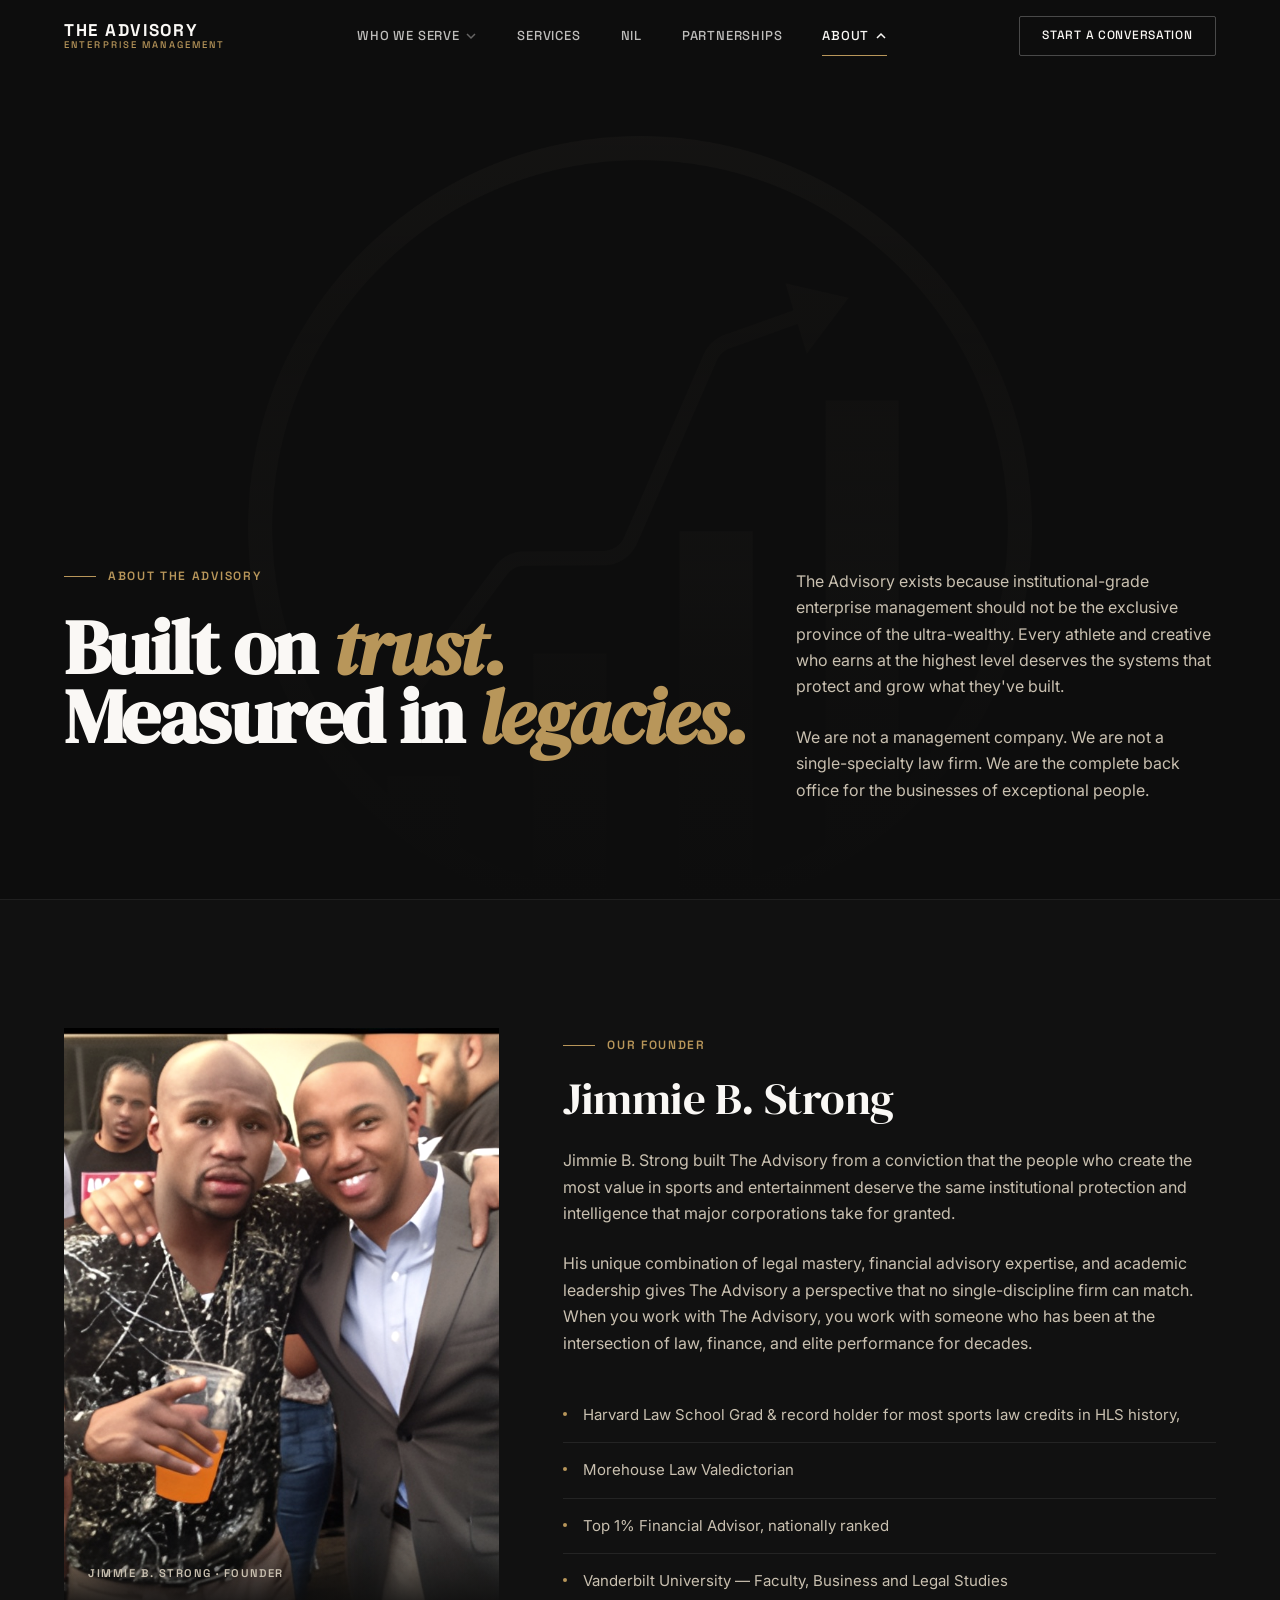
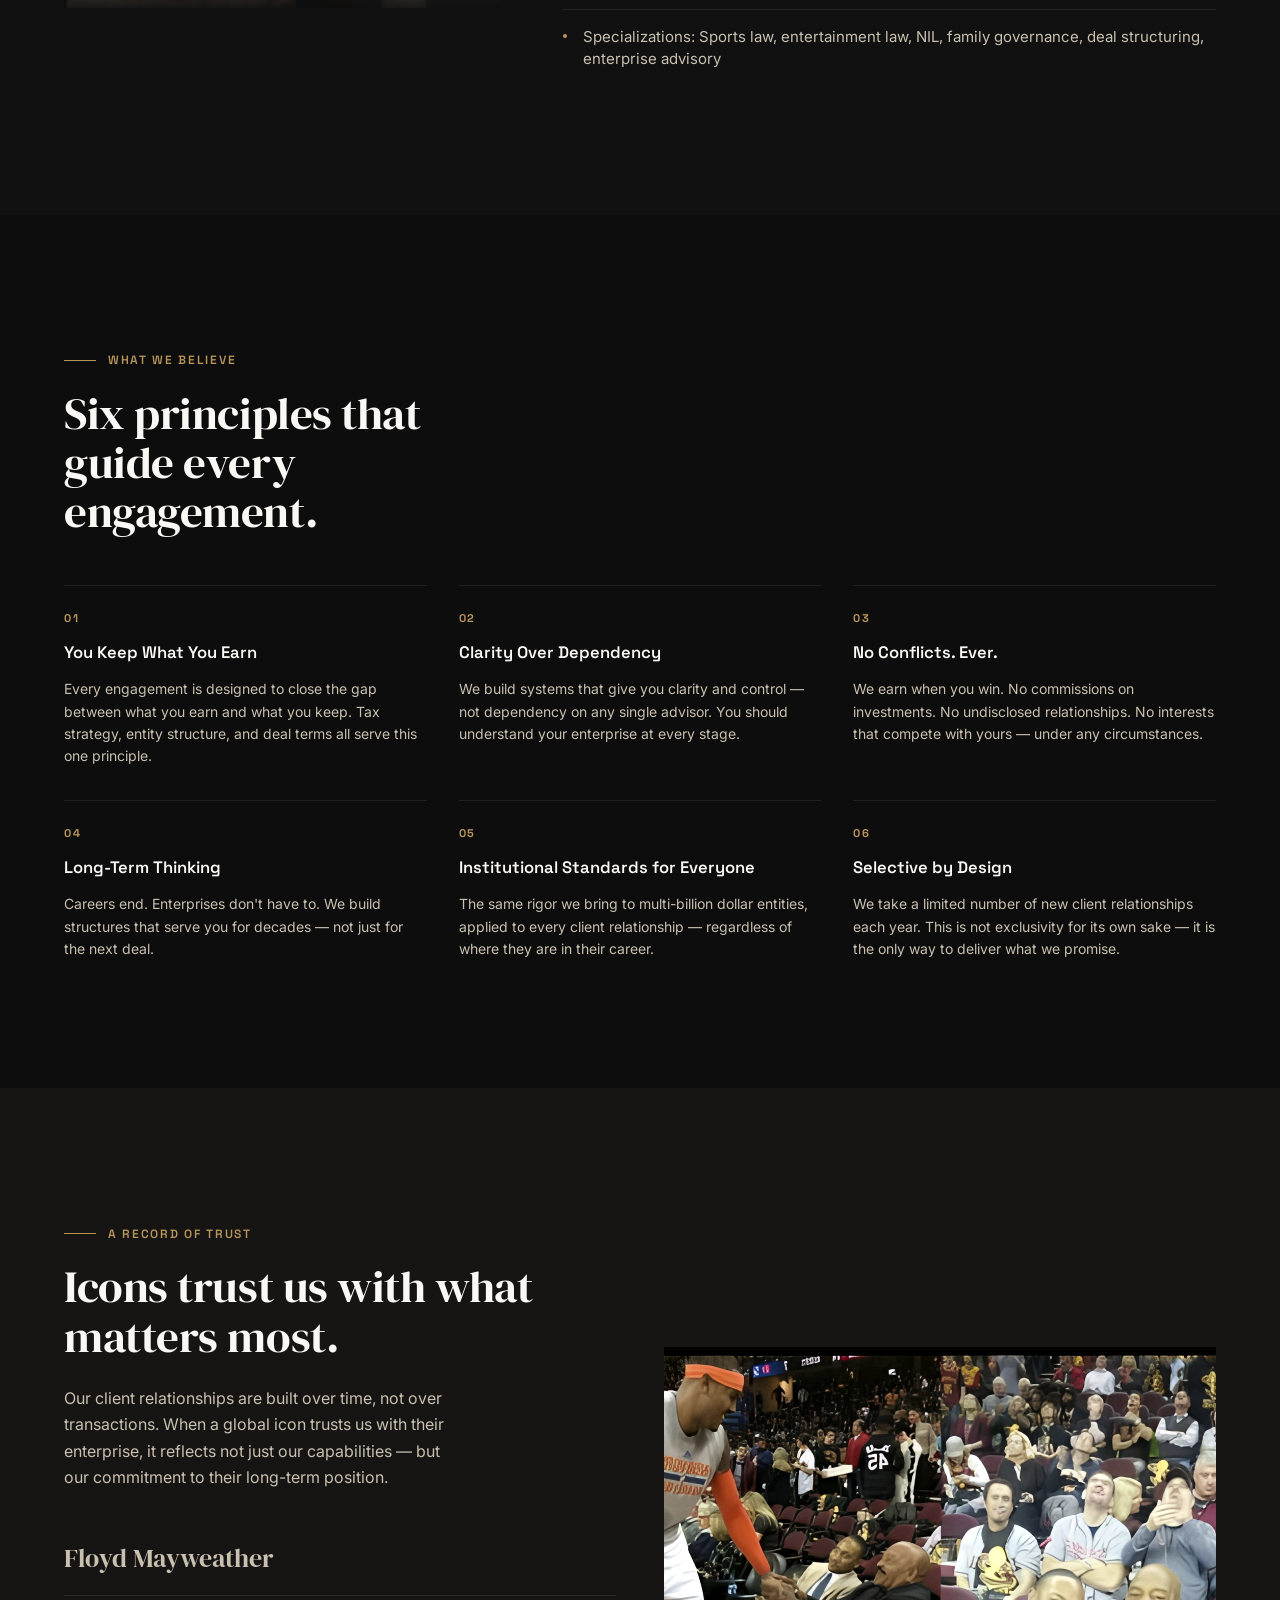
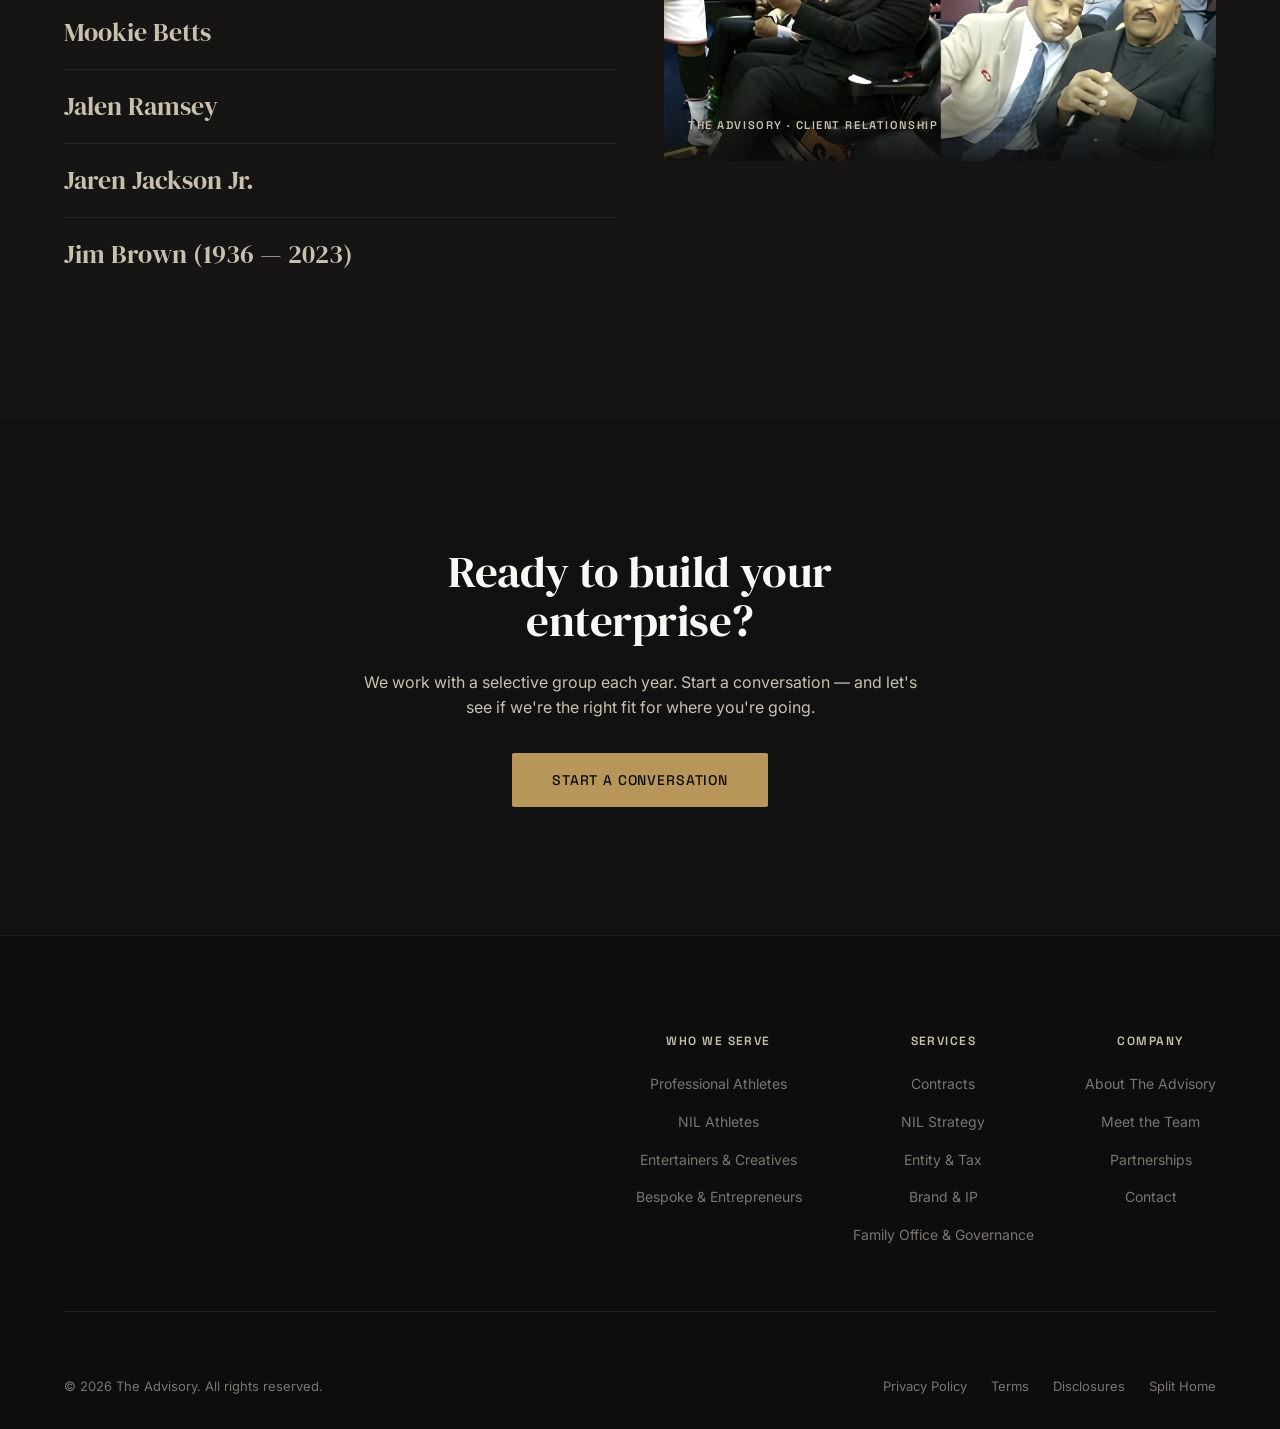
==== about.html @ fe15de4f "Save current mobile fixes" ====
<!DOCTYPE html>
<html lang="en">
<head>
  <meta charset="UTF-8">
  <meta name="viewport" content="width=device-width, initial-scale=1.0">
  <title>About | The Advisory</title>
  <meta name="description" content="Led by Jimmie B. Strong — Harvard Law Valedictorian, Vanderbilt Professor, Top 1% Financial Advisor. The Advisory builds institutional systems for athletes, entertainers, and entrepreneurs.">
  <link rel="stylesheet" href="css/design-system.css">
  <link rel="stylesheet" href="css/nav.css">
  <style>
    body { background-color: var(--near-black); }

    /* ===== ABOUT HERO ===== */
    .about-hero {
      --hero-headline-size: clamp(3rem, 6vw, 7.5rem);
      --hero-headline-lh: 0.9;
      border-bottom: 1px solid var(--border-dark);
      overflow: hidden;
    }

    .about-hero .page-hero__content {
      z-index: 3;
    }

    .about-hero .page-hero__layout {
      justify-items: start;
    }

    .about-hero .page-hero__main {
      align-items: flex-start;
      align-self: stretch;
      width: 100%;
      text-align: left;
    }

    .about-hero .page-hero__eyebrow {
      justify-content: flex-start;
      align-self: stretch;
      width: 100%;
    }

    .about-hero .page-hero__headline {
      text-align: left !important;
      width: 100%;
      max-width: none;
    }

    .about-hero .page-hero__prose {
      text-align: left;
    }

    .about-hero-overlay {
      position: absolute;
      inset: 0;
      background: linear-gradient(
        to top,
        rgba(13,13,13,1) 0%,
        rgba(13,13,13,0.7) 40%,
        rgba(13,13,13,0.35) 100%
      );
      z-index: 1;
    }

    .about-hero-wordmark-bg {
      position: absolute;
      inset: auto;
      top: calc(72px + 3vh);
      left: 0;
      right: 0;
      bottom: auto;
      height: auto;
      z-index: 0;
      display: flex;
      align-items: center;
      justify-content: center;
      pointer-events: none;
    }

    .about-hero-wordmark-bg img {
      width: clamp(420px, 67vw, 1008px);
      max-width: none;
      height: auto;
      object-fit: contain;
      opacity: 0.18;
      filter: brightness(0.45) saturate(0.28) contrast(0.92);
      user-select: none;
    }

    /* ===== FOUNDER SECTION ===== */
    .founder-section {
      background-color: var(--charcoal);
      padding: var(--space-8) 0;
    }

    .founder-layout {
      display: grid;
      grid-template-columns: 1fr 1.5fr;
      gap: var(--space-6);
      align-items: start;
    }

    .founder-image-wrap {
      position: relative;
      aspect-ratio: 3/4;
      overflow: hidden;
      max-height: 600px;
    }

    .founder-image-wrap img {
      width: 100%;
      height: 100%;
      object-fit: cover;
      filter: grayscale(20%) contrast(1.05);
    }

    .founder-credentials {
      margin-top: var(--space-4);
    }

    .credential-item {
      display: flex;
      align-items: flex-start;
      gap: var(--space-2);
      padding: var(--space-2) 0;
      border-bottom: 1px solid var(--border-dark);
    }

    .credential-item:last-child { border-bottom: none; }

    .cred-bullet {
      width: 4px;
      height: 4px;
      border-radius: 50%;
      background-color: var(--gold);
      flex-shrink: 0;
      margin-top: 8px;
    }

    .cred-text {
      font-size: 0.9375rem;
      color: var(--stone);
      line-height: 1.5;
    }

    /* ===== PHILOSOPHY ===== */
    .philosophy-section {
      background-color: var(--near-black);
      padding: var(--space-8) 0;
    }

    .philosophy-items {
      display: grid;
      grid-template-columns: repeat(3, 1fr);
      gap: var(--space-4);
      margin-top: var(--space-5);
    }

    .phi-item {
      padding-top: var(--space-3);
      border-top: 1px solid var(--border-dark);
    }

    .phi-num {
      font-family: var(--font-sans);
      font-size: 0.7rem;
      font-weight: 700;
      letter-spacing: 0.15em;
      color: var(--gold);
      text-transform: uppercase;
      margin-bottom: 0.75rem;
    }

    .phi-title {
      font-family: var(--font-sans);
      font-size: clamp(1rem, 1.3vw, 1.25rem);
      font-weight: 600;
      color: var(--ivory);
      margin-bottom: 0.75rem;
    }

    .phi-desc {
      font-size: 0.875rem;
      color: var(--stone);
      line-height: 1.6;
    }

    /* ===== LEGACY CLIENTS / PROOF ===== */
    .legacy-section {
      background-color: var(--surface-dark);
      padding: var(--space-8) 0;
    }

    .legacy-layout {
      display: grid;
      grid-template-columns: 1fr 1fr;
      gap: var(--space-5);
      align-items: center;
    }

    /* ===== BOTTOM CTA ===== */
    .about-cta {
      background-color: var(--charcoal);
      padding: var(--space-8) 0;
    }

    .about-cta-inner {
      text-align: center;
      max-width: 560px;
      margin: 0 auto;
    }

    .about-cta-inner h2 {
      margin-bottom: var(--space-3);
    }

    .about-cta-desc {
      color: var(--stone);
      margin-bottom: var(--space-4);
    }

    /* ===== RESPONSIVE ===== */
    @media (max-width: 1024px) {
      .founder-layout { grid-template-columns: 1fr; }
      .philosophy-items { grid-template-columns: 1fr 1fr; }
      .legacy-layout { grid-template-columns: 1fr; }
    }

    /* ===== TABLET AND BELOW (1023px and below) ===== */
    @media (max-width: 1023px) {
      .about-hero.page-hero--viewport {
        display: flex;
        flex-direction: column;
        justify-content: flex-start;
        height: auto;
        min-height: 0;
        max-height: none;
        padding-top: calc(72px + var(--space-2));
        padding-bottom: var(--space-3);
        align-items: stretch;
        overflow: hidden;
      }

      .about-hero .page-hero__content {
        position: relative;
        flex: 0 0 auto;
        display: flex;
        flex-direction: column;
        justify-content: flex-start;
        align-items: flex-start;
        text-align: left;
        width: 100%;
        padding: clamp(80px, 16vh, 140px) var(--container-padding) 0;
      }

      .about-hero .page-hero__layout {
        row-gap: var(--space-2);
        justify-items: start;
        width: 100%;
      }

      .about-hero .page-hero__aside {
        width: 100%;
        justify-self: stretch;
      }

      .about-hero .page-hero__prose {
        display: flex;
        flex-direction: column;
        align-items: flex-start;
        text-align: left;
      }

      .about-hero .page-hero__eyebrow {
        margin-bottom: var(--space-2);
        justify-content: flex-start !important;
        align-self: stretch;
        width: 100%;
      }

      .about-hero .page-hero__main {
        align-items: flex-start !important;
        align-self: stretch;
        width: 100%;
        text-align: left;
      }

      .about-hero .page-hero__headline,
      body.page-about:not(.page-video-hero) .about-hero .page-hero__headline {
        text-align: left !important;
        width: 100%;
        max-width: none;
      }

      .about-hero .page-hero__prose p {
        margin-bottom: var(--space-1);
      }

      .about-hero .page-hero__prose p:last-child {
        margin-bottom: 0;
      }

      .about-hero-wordmark-bg {
        top: 72px;
      }

      .about-hero-wordmark-bg img {
        width: clamp(378px, 88vw, 672px);
        opacity: 0.16;
        transform: translateY(-4vh);
      }

      .founder-section {
        padding: var(--space-5) 0;
      }

      .founder-credentials {
        margin-top: var(--space-3);
      }

      .philosophy-section {
        padding: var(--space-5) 0;
      }

      .philosophy-section > .container > .reveal {
        margin-bottom: var(--space-4) !important;
      }

      .philosophy-items {
        margin-top: var(--space-4);
        gap: var(--space-3);
      }

      .legacy-section {
        padding: var(--space-5) 0;
      }

      .about-cta {
        padding: var(--space-4) 0 var(--space-3) !important;
      }

      .about-cta-inner h2 {
        margin-bottom: var(--space-2) !important;
      }

      .about-cta-desc {
        margin-bottom: var(--space-3) !important;
      }

      .about-cta-inner .btn {
        padding: 0.65rem 1.25rem;
        font-size: 0.75rem;
      }

      .page-about .site-footer {
        padding-top: var(--space-3);
      }

      .page-about .footer-top {
        margin-bottom: var(--space-3);
        padding-bottom: var(--space-3);
      }
    }

    @media (max-width: 600px) {
      .philosophy-items { grid-template-columns: 1fr; }
    }
  </style>
</head>
<body class="page-about">

  <!-- HEADER -->
  <header class="site-header" id="site-header">
    <div class="container header-inner">
      <a href="home.html" class="site-logo">
        <div class="logo-text">
          <span class="logo-name">The Advisory</span>
          <span class="logo-sub">Enterprise Management</span>
        </div>
      </a>
      <nav class="primary-nav">
        <ul>
          <li class="nav-item">
            <a href="#" class="nav-link">Who We Serve
              <svg class="chevron" viewBox="0 0 12 12" fill="none" stroke="currentColor" stroke-width="1.5"><path d="M2 4l4 4 4-4"/></svg>
            </a>
            <ul class="dropdown">
              <li class="dropdown-item"><a href="sports.html" class="dropdown-link">Professional Athletes</a></li>
              <li class="dropdown-item"><a href="nil.html" class="dropdown-link">NIL Athletes</a></li>
              <li class="dropdown-item"><a href="creatives.html" class="dropdown-link">Entertainers &amp; Creatives</a></li>
              <li class="dropdown-item"><a href="bespoke.html" class="dropdown-link">Bespoke &amp; Entrepreneurs</a></li>
            </ul>
          </li>
          <li class="nav-item"><a href="services.html" class="nav-link">Services</a></li>
          <li class="nav-item"><a href="nil.html" class="nav-link">NIL</a></li>
          <li class="nav-item"><a href="partnerships.html" class="nav-link">Partnerships</a></li>
          <li class="nav-item active"><a href="about.html" class="nav-link">About<svg class="chevron" viewBox="0 0 12 12" fill="none" stroke="currentColor" stroke-width="1.5"><path d="M2 4l4 4 4-4"/></svg></a><ul class="dropdown"><li class="dropdown-item"><a href="about.html" class="dropdown-link">About The Advisory</a></li><li class="dropdown-item"><a href="https://6a1eb37727fe92400cbf351d--theadvisorypllc.netlify.app/attorneys" class="dropdown-link">Meet the Team</a></li></ul></li>
        </ul>
      </nav>
      <div class="header-cta"><a href="contact.html" class="btn btn--ghost">Start a Conversation</a></div>
      <button class="mobile-toggle" aria-label="Toggle menu"><span></span><span></span><span></span></button>
    </div>
  </header>
  <div class="mobile-nav-overlay"></div>
  <nav class="mobile-nav">
    <ul>
      <li class="mobile-nav-item"><button class="mobile-nav-trigger" data-submenu="ma-serve"><span>Who We Serve</span><svg class="m-chevron" viewBox="0 0 20 20" fill="none" stroke="currentColor" stroke-width="1.5"><path d="M5 8l5 5 5-5"/></svg></button>
        <div class="mobile-submenu" id="ma-serve">
          <a href="sports.html" class="mobile-submenu-link">Professional Athletes</a>
          <a href="nil.html" class="mobile-submenu-link">NIL Athletes</a>
          <a href="creatives.html" class="mobile-submenu-link">Entertainers &amp; Creatives</a>
          <a href="bespoke.html" class="mobile-submenu-link">Bespoke &amp; Entrepreneurs</a>
        </div>
      </li>
      <li class="mobile-nav-item"><button class="mobile-nav-trigger"><a href="services.html">Services</a></button></li>
      <li class="mobile-nav-item"><button class="mobile-nav-trigger"><a href="nil.html">NIL</a></button></li>
      <li class="mobile-nav-item"><button class="mobile-nav-trigger"><a href="partnerships.html">Partnerships</a></button></li>
      <li class="mobile-nav-item">
        <button class="mobile-nav-trigger" data-submenu="ma-about">
          <span>About</span>
          <svg class="m-chevron" viewBox="0 0 20 20" fill="none" stroke="currentColor" stroke-width="1.5"><path d="M5 8l5 5 5-5"/></svg>
        </button>
        <div class="mobile-submenu" id="ma-about">
          <a href="about.html" class="mobile-submenu-link">About The Advisory</a>
          <a href="https://6a1eb37727fe92400cbf351d--theadvisorypllc.netlify.app/attorneys" class="mobile-submenu-link">Meet the Team</a>
        </div>
      </li>
    </ul>
    <div class="mobile-nav-cta"><a href="contact.html" class="btn btn--primary">Start a Conversation</a></div>
  </nav>

  <!-- ABOUT HERO -->
  <section class="about-hero page-hero page-hero--viewport">
    <div class="about-hero-wordmark-bg" aria-hidden="true">
      <img src="images/official-logo-transparent.png"
           alt=""
           onerror="this.style.opacity='0'">
    </div>
    <div class="about-hero-overlay"></div>

    <div class="page-hero__content">
      <div class="page-hero__layout">
        <div class="page-hero__main">
          <div class="page-hero__eyebrow">
            <span class="label text-gold">About The Advisory</span>
          </div>
          <h1 class="page-hero__headline">
            Built on <em>trust.</em><br>Measured in <em>legacies.</em>
          </h1>
        </div>
        <div class="page-hero__aside">
          <div class="page-hero__prose">
            <p class="body-lg text-stone">
              The Advisory exists because institutional-grade enterprise management should not be the
              exclusive province of the ultra-wealthy. Every athlete and creative who earns at the
              highest level deserves the systems that protect and grow what they've built.
            </p>
            <p class="body-md text-stone">
              We are not a management company. We are not a single-specialty law firm.
              We are the complete back office for the businesses of exceptional people.
            </p>
          </div>
        </div>
      </div>
    </div>
  </section>

  <!-- FOUNDER SECTION -->
  <section class="founder-section">
    <div class="container">
      <div class="founder-layout">

        <div class="reveal">
          <div class="founder-image-wrap">
            <img src="images/social-proof-enhanced-1.jpg"
                 alt="Jimmie B. Strong, Founder — The Advisory"
                 loading="lazy"
                 onerror="this.src='images/social-proof-2.jpg'">
            <div style="position:absolute;bottom:0;left:0;right:0;padding:1.5rem;background:linear-gradient(to top,rgba(13,13,13,0.9),transparent);">
              <span style="font-family:var(--font-sans);font-size:0.7rem;font-weight:600;letter-spacing:0.14em;text-transform:uppercase;color:var(--stone);">Jimmie B. Strong · Founder</span>
            </div>
          </div>
        </div>

        <div class="reveal reveal-delay-1">
          <div class="eyebrow"><span class="label">Our Founder</span></div>
          <h2 class="display-md text-white" style="margin-bottom: var(--space-3);">Jimmie B. Strong</h2>
          <p class="body-md text-stone" style="margin-bottom: var(--space-3);">
            Jimmie B. Strong built The Advisory from a conviction that the people who create the
            most value in sports and entertainment deserve the same institutional protection
            and intelligence that major corporations take for granted.
          </p>
          <p class="body-md text-stone" style="margin-bottom: var(--space-4);">
            His unique combination of legal mastery, financial advisory expertise, and academic
            leadership gives The Advisory a perspective that no single-discipline firm can match.
            When you work with The Advisory, you work with someone who has been at the
            intersection of law, finance, and elite performance for decades.
          </p>

          <div class="founder-credentials">
            <div class="credential-item">
              <div class="cred-bullet"></div>
              <div class="cred-text">Harvard Law School Grad &amp; record holder for most sports law credits in HLS history,</div>
            </div>
            <div class="credential-item">
              <div class="cred-bullet"></div>
              <div class="cred-text">Morehouse Law Valedictorian</div>
            </div>
            <div class="credential-item">
              <div class="cred-bullet"></div>
              <div class="cred-text">Top 1% Financial Advisor, nationally ranked</div>
            </div>
            <div class="credential-item">
              <div class="cred-bullet"></div>
              <div class="cred-text">Vanderbilt University — Faculty, Business and Legal Studies</div>
            </div>
            <div class="credential-item">
              <div class="cred-bullet"></div>
              <div class="cred-text">Specializations: Sports law, entertainment law, NIL, family governance, deal structuring, enterprise advisory</div>
            </div>
          </div>
        </div>

      </div>
    </div>
  </section>

  <!-- PHILOSOPHY -->
  <section class="philosophy-section">
    <div class="container">
      <div class="reveal" style="margin-bottom: var(--space-5);">
        <div class="eyebrow"><span class="label">What We Believe</span></div>
        <h2 class="display-md text-white" style="max-width: 16ch;">Six principles that guide every engagement.</h2>
      </div>

      <div class="philosophy-items">
        <div class="phi-item reveal">
          <div class="phi-num">01</div>
          <div class="phi-title">You Keep What You Earn</div>
          <div class="phi-desc">Every engagement is designed to close the gap between what you earn and what you keep. Tax strategy, entity structure, and deal terms all serve this one principle.</div>
        </div>
        <div class="phi-item reveal reveal-delay-1">
          <div class="phi-num">02</div>
          <div class="phi-title">Clarity Over Dependency</div>
          <div class="phi-desc">We build systems that give you clarity and control — not dependency on any single advisor. You should understand your enterprise at every stage.</div>
        </div>
        <div class="phi-item reveal reveal-delay-2">
          <div class="phi-num">03</div>
          <div class="phi-title">No Conflicts. Ever.</div>
          <div class="phi-desc">We earn when you win. No commissions on investments. No undisclosed relationships. No interests that compete with yours — under any circumstances.</div>
        </div>
        <div class="phi-item reveal reveal-delay-1">
          <div class="phi-num">04</div>
          <div class="phi-title">Long-Term Thinking</div>
          <div class="phi-desc">Careers end. Enterprises don't have to. We build structures that serve you for decades — not just for the next deal.</div>
        </div>
        <div class="phi-item reveal reveal-delay-2">
          <div class="phi-num">05</div>
          <div class="phi-title">Institutional Standards for Everyone</div>
          <div class="phi-desc">The same rigor we bring to multi-billion dollar entities, applied to every client relationship — regardless of where they are in their career.</div>
        </div>
        <div class="phi-item reveal reveal-delay-3">
          <div class="phi-num">06</div>
          <div class="phi-title">Selective by Design</div>
          <div class="phi-desc">We take a limited number of new client relationships each year. This is not exclusivity for its own sake — it is the only way to deliver what we promise.</div>
        </div>
      </div>
    </div>
  </section>

  <!-- LEGACY CLIENTS -->
  <section class="legacy-section">
    <div class="container">
      <div class="legacy-layout">
        <div class="reveal">
          <div class="eyebrow"><span class="label">A Record of Trust</span></div>
          <h2 class="display-md text-white" style="margin-bottom: var(--space-3);">
            Icons trust us with what matters most.
          </h2>
          <p class="body-md text-stone" style="max-width: 38ch; margin-bottom: var(--space-4);">
            Our client relationships are built over time, not over transactions.
            When a global icon trusts us with their enterprise, it reflects not just our
            capabilities — but our commitment to their long-term position.
          </p>
          <div style="display: flex; flex-direction: column; gap: 0;">
            <div style="padding: 1rem 0; border-bottom: 1px solid var(--border-dark); font-family: var(--font-display); font-size: clamp(1.25rem, 2vw, 1.875rem); color: var(--stone);">Floyd Mayweather</div>
            <div style="padding: 1rem 0; border-bottom: 1px solid var(--border-dark); font-family: var(--font-display); font-size: clamp(1.25rem, 2vw, 1.875rem); color: var(--stone);">Mookie Betts</div>
            <div style="padding: 1rem 0; border-bottom: 1px solid var(--border-dark); font-family: var(--font-display); font-size: clamp(1.25rem, 2vw, 1.875rem); color: var(--stone);">Jalen Ramsey</div>
            <div style="padding: 1rem 0; border-bottom: 1px solid var(--border-dark); font-family: var(--font-display); font-size: clamp(1.25rem, 2vw, 1.875rem); color: var(--stone);">Jaren Jackson Jr.</div>
            <div style="padding: 1rem 0; font-family: var(--font-display); font-size: clamp(1.25rem, 2vw, 1.875rem); color: var(--stone);">Jim Brown (1936 — 2023)</div>
          </div>
        </div>

        <div class="reveal reveal-delay-2" style="position: relative; aspect-ratio: 4/3; overflow: hidden;">
          <img src="images/social-proof-enhanced-2.jpg"
               alt="The Advisory founder with clients"
               loading="lazy"
               onerror="this.src='images/social-proof-3.jpg'"
               style="width:100%;height:100%;object-fit:cover;filter:grayscale(20%) contrast(1.05);">
          <div style="position:absolute;bottom:0;left:0;right:0;padding:1.5rem;background:linear-gradient(to top,rgba(13,13,13,0.85),transparent);">
            <span style="font-family:var(--font-sans);font-size:0.7rem;font-weight:600;letter-spacing:0.14em;text-transform:uppercase;color:var(--stone);">The Advisory · Client Relationship</span>
          </div>
        </div>
      </div>
    </div>
  </section>

  <!-- CTA -->
  <section class="about-cta">
    <div class="container">
      <div class="about-cta-inner reveal">
        <h2 class="display-md text-white">Ready to build your enterprise?</h2>
        <p class="about-cta-desc">We work with a selective group each year. Start a conversation — and let's see if we're the right fit for where you're going.</p>
        <a href="contact.html" class="btn btn--primary" style="padding: 1rem 2.5rem;">Start a Conversation</a>
      </div>
    </div>
  </section>

  <!-- FOOTER -->
  <footer class="site-footer">
    <div class="container">
      <div class="footer-top">
        <div class="footer-nav-cols"><div class="footer-col"><h5>Who We Serve</h5><ul><li><a href="sports.html">Professional Athletes</a></li><li><a href="nil.html">NIL Athletes</a></li><li><a href="creatives.html">Entertainers &amp; Creatives</a></li><li><a href="bespoke.html">Bespoke &amp; Entrepreneurs</a></li></ul></div>
        <div class="footer-col"><h5>Services</h5><ul><li><a href="services.html#contracts">Contracts</a></li><li><a href="nil.html">NIL Strategy</a></li><li><a href="services.html#entity">Entity &amp; Tax</a></li><li><a href="services.html#brand-ip">Brand &amp; IP</a></li><li><a href="services.html#family-governance">Family Office &amp; Governance</a></li></ul></div>
        <div class="footer-col"><h5>Company</h5><ul><li><a href="about.html">About The Advisory</a></li><li><a href="https://6a1eb37727fe92400cbf351d--theadvisorypllc.netlify.app/attorneys">Meet the Team</a></li><li><a href="partnerships.html">Partnerships</a></li><li><a href="contact.html">Contact</a></li></ul></div></div>
      </div>
      <div class="footer-bottom">
        <p>&copy; 2026 The Advisory. All rights reserved.</p>
        <div class="footer-legal"><a href="#">Privacy Policy</a><a href="#">Terms</a><a href="#">Disclosures</a><a href="index.html">Split Home</a></div>
      </div>
    </div>
  </footer>

  <script src="js/main.js"></script>
</body>
</html>
---- css/design-system.css ----
/* ============================================================
   THE ADVISORY — Design System
   2026 Premium Web Standard
   ============================================================ */

/* ============================================================
   FONTS
   ============================================================ */
@import url('https://fonts.googleapis.com/css2?family=DM+Serif+Display:ital@0;1&family=Inter:wght@300;400;500;600&family=Space+Grotesk:wght@300;400;500;600;700&display=swap');

/* ============================================================
   CSS CUSTOM PROPERTIES
   ============================================================ */
:root {
  /* Brand colors */
  --charcoal: #111111;
  --near-black: #0D0D0D;
  --ivory: #FAF8F5;
  --stone: #C9C0B0;
  --gold: #B8965A;
  --warm-white: #F5F3EF;
  --body-text: #2C2C2C;
  --muted: #7A7570;

  /* Extended palette */
  --gold-light: #D4AF7A;
  --gold-dark: #9A7840;
  --surface-dark: #161514;
  --surface-dark-2: #1C1B19;
  --border-dark: rgba(255,255,255,0.08);
  --border-light: rgba(0,0,0,0.10);
  --overlay-dark: rgba(13,13,13,0.72);

  /* Typography scale */
  --font-display: 'DM Serif Display', Georgia, serif;
  --font-sans: 'Space Grotesk', 'Inter', system-ui, sans-serif;
  --font-body: 'Inter', system-ui, sans-serif;

  /* Spacing system (8px base) */
  --space-1: 0.5rem;   /* 8px */
  --space-2: 1rem;     /* 16px */
  --space-3: 1.5rem;   /* 24px */
  --space-4: 2rem;     /* 32px */
  --space-5: 3rem;     /* 48px */
  --space-6: 4rem;     /* 64px */
  --space-7: 6rem;     /* 96px */
  --space-8: 8rem;     /* 128px */
  --space-9: 12rem;    /* 192px */

  /* Container */
  --container-max: 1440px;
  --container-padding: clamp(1.5rem, 5vw, 5rem);

  /* Transitions */
  --ease-smooth: cubic-bezier(0.25, 0.46, 0.45, 0.94);
  --ease-out-expo: cubic-bezier(0.16, 1, 0.3, 1);
  --ease-in-expo: cubic-bezier(0.7, 0, 0.84, 0);
  --duration-fast: 200ms;
  --duration-base: 350ms;
  --duration-slow: 600ms;
  --duration-xslow: 900ms;

  /* Borders */
  --radius-sm: 2px;
  --radius-md: 4px;
  --radius-lg: 8px;
  --radius-xl: 16px;
  --radius-full: 9999px;

  /* Z-index layers */
  --z-base: 1;
  --z-above: 10;
  --z-nav: 100;
  --z-overlay: 200;
  --z-modal: 300;
}

/* ============================================================
   RESET & BASE
   ============================================================ */
*, *::before, *::after {
  box-sizing: border-box;
  margin: 0;
  padding: 0;
}

html {
  font-size: 16px;
  scroll-behavior: smooth;
  -webkit-text-size-adjust: 100%;
}

body {
  font-family: var(--font-body);
  font-weight: 400;
  line-height: 1.6;
  color: var(--body-text);
  background-color: var(--near-black);
  -webkit-font-smoothing: antialiased;
  -moz-osx-font-smoothing: grayscale;
  overflow-x: hidden;
}

img, video {
  max-width: 100%;
  height: auto;
  display: block;
}

a {
  color: inherit;
  text-decoration: none;
}

ul, ol {
  list-style: none;
}

button {
  cursor: pointer;
  border: none;
  background: none;
  font-family: inherit;
}

/* ============================================================
   LAYOUT UTILITIES
   ============================================================ */
.container {
  max-width: var(--container-max);
  margin-left: auto;
  margin-right: auto;
  padding-left: var(--container-padding);
  padding-right: var(--container-padding);
}

.container--narrow {
  max-width: 900px;
  margin-left: auto;
  margin-right: auto;
  padding-left: var(--container-padding);
  padding-right: var(--container-padding);
}

.container--wide {
  max-width: 1600px;
  margin-left: auto;
  margin-right: auto;
  padding-left: var(--container-padding);
  padding-right: var(--container-padding);
}

/* ============================================================
   TYPOGRAPHY
   ============================================================ */

/* Display headings — DM Serif Display */
.display-hero {
  font-family: var(--font-display);
  font-size: clamp(4rem, 10vw, 11rem);
  line-height: 0.9;
  letter-spacing: -0.02em;
  font-weight: 400;
}

.display-xl {
  font-family: var(--font-display);
  font-size: clamp(3rem, 7vw, 8rem);
  line-height: 0.92;
  letter-spacing: -0.02em;
  font-weight: 400;
}

.display-lg {
  font-family: var(--font-display);
  font-size: clamp(2.5rem, 5vw, 5.5rem);
  line-height: 1.0;
  letter-spacing: -0.02em;
  font-weight: 400;
}

.display-md {
  font-family: var(--font-display);
  font-size: clamp(2rem, 3.5vw, 3.75rem);
  line-height: 1.1;
  letter-spacing: -0.01em;
  font-weight: 400;
}

/* Section headings — Space Grotesk */
.heading-xl {
  font-family: var(--font-sans);
  font-size: clamp(1.75rem, 3vw, 3rem);
  line-height: 1.15;
  letter-spacing: -0.025em;
  font-weight: 600;
}

.heading-lg {
  font-family: var(--font-sans);
  font-size: clamp(1.5rem, 2.5vw, 2.25rem);
  line-height: 1.2;
  letter-spacing: -0.02em;
  font-weight: 600;
}

.heading-md {
  font-family: var(--font-sans);
  font-size: clamp(1.25rem, 1.75vw, 1.75rem);
  line-height: 1.25;
  letter-spacing: -0.015em;
  font-weight: 500;
}

.heading-sm {
  font-family: var(--font-sans);
  font-size: clamp(1rem, 1.25vw, 1.25rem);
  line-height: 1.3;
  letter-spacing: -0.01em;
  font-weight: 600;
}

/* Body — Inter */
.body-lg {
  font-family: var(--font-body);
  font-size: clamp(1rem, 1.2vw, 1.175rem);
  line-height: 1.65;
  font-weight: 400;
}

.body-md {
  font-family: var(--font-body);
  font-size: 1rem;
  line-height: 1.65;
  font-weight: 400;
}

.body-sm {
  font-family: var(--font-body);
  font-size: 0.875rem;
  line-height: 1.6;
  font-weight: 400;
}

/* Labels / overlines */
.label {
  font-family: var(--font-sans);
  font-size: 0.75rem;
  line-height: 1.4;
  letter-spacing: 0.14em;
  font-weight: 600;
  text-transform: uppercase;
}

.label-lg {
  font-family: var(--font-sans);
  font-size: 0.8125rem;
  line-height: 1.4;
  letter-spacing: 0.12em;
  font-weight: 600;
  text-transform: uppercase;
}

/* Color utilities */
.text-white { color: var(--ivory); }
.text-gold { color: var(--gold); }
.text-stone { color: var(--stone); }
.text-muted { color: var(--muted); }
.text-dark { color: var(--body-text); }

/* ============================================================
   BUTTONS
   ============================================================ */
.btn {
  display: inline-flex;
  align-items: center;
  justify-content: center;
  gap: 0.5em;
  font-family: var(--font-sans);
  font-size: 0.875rem;
  font-weight: 500;
  letter-spacing: 0.06em;
  text-transform: uppercase;
  padding: 0.875rem 2rem;
  border-radius: var(--radius-sm);
  transition: all var(--duration-base) var(--ease-smooth);
  position: relative;
  overflow: hidden;
  white-space: nowrap;
  text-align: center;
}

.btn--primary {
  background-color: var(--gold);
  color: var(--near-black);
}
.btn--primary:hover {
  background-color: var(--gold-light);
  transform: translateY(-1px);
}

.btn--ghost {
  background-color: transparent;
  color: var(--ivory);
  border: 1px solid rgba(255,255,255,0.25);
}
.btn--ghost:hover {
  border-color: var(--gold);
  color: var(--gold);
}

.btn--ghost-dark {
  background-color: transparent;
  color: var(--body-text);
  border: 1px solid var(--border-light);
}
.btn--ghost-dark:hover {
  border-color: var(--gold);
  color: var(--gold);
}

.btn--text {
  background: transparent;
  color: var(--gold);
  padding: 0;
  letter-spacing: 0.08em;
}
.btn--text::after {
  content: '→';
  display: inline-block;
  margin-left: 0.5rem;
  transition: transform var(--duration-fast) var(--ease-smooth);
}
.btn--text:hover::after {
  transform: translateX(4px);
}

/* ============================================================
   SECTION BASE STYLES
   ============================================================ */
.section {
  padding: var(--space-8) 0;
}

.section--dark {
  background-color: var(--near-black);
  color: var(--ivory);
}

.section--charcoal {
  background-color: var(--charcoal);
  color: var(--ivory);
}

.section--surface {
  background-color: var(--surface-dark);
  color: var(--ivory);
}

.section--light {
  background-color: var(--warm-white);
  color: var(--body-text);
}

.section--ivory {
  background-color: var(--ivory);
  color: var(--body-text);
}

.section--sm {
  padding: var(--space-6) 0;
}

.section--lg {
  padding: var(--space-9) 0;
}

/* Section eyebrow + headline pattern */
.section-header {
  margin-bottom: var(--space-6);
}

.eyebrow {
  display: inline-flex;
  align-items: center;
  gap: 0.75rem;
  color: var(--gold);
  margin-bottom: 1.25rem;
}

.eyebrow::before {
  content: '';
  display: block;
  width: 2rem;
  height: 1px;
  background-color: var(--gold);
  flex-shrink: 0;
}

/* ============================================================
   DIVIDERS
   ============================================================ */
.divider {
  width: 100%;
  height: 1px;
  background-color: var(--border-dark);
}

.divider--light {
  background-color: var(--border-light);
}

/* ============================================================
   GRID SYSTEM
   ============================================================ */
.grid-2 {
  display: grid;
  grid-template-columns: repeat(2, 1fr);
  gap: var(--space-4);
}

.grid-3 {
  display: grid;
  grid-template-columns: repeat(3, 1fr);
  gap: var(--space-4);
}

.grid-4 {
  display: grid;
  grid-template-columns: repeat(4, 1fr);
  gap: var(--space-3);
}

.grid-auto {
  display: grid;
  grid-template-columns: repeat(auto-fit, minmax(280px, 1fr));
  gap: var(--space-4);
}

@media (max-width: 1024px) {
  .grid-4 { grid-template-columns: repeat(2, 1fr); }
}

@media (max-width: 768px) {
  .grid-2, .grid-3, .grid-4 { grid-template-columns: 1fr; }
}

/* ============================================================
   CARD COMPONENTS
   ============================================================ */
.card {
  border: 1px solid var(--border-dark);
  padding: var(--space-4);
  transition: border-color var(--duration-base) var(--ease-smooth);
}

.card:hover {
  border-color: var(--gold);
}

.card--light {
  border-color: var(--border-light);
  background-color: transparent;
}

.card--light:hover {
  border-color: var(--gold);
}

/* ============================================================
   GOLD LINE ACCENT
   ============================================================ */
.gold-line {
  display: block;
  width: 3rem;
  height: 1px;
  background-color: var(--gold);
}

.gold-line--lg {
  width: 5rem;
}

/* ============================================================
   PAGE TRANSITIONS
   ============================================================ */
.page-enter {
  opacity: 0;
  transform: translateY(16px);
}

.page-enter-active {
  opacity: 1;
  transform: translateY(0);
  transition: opacity var(--duration-slow) var(--ease-out-expo),
              transform var(--duration-slow) var(--ease-out-expo);
}

/* ============================================================
   SCROLL REVEAL
   ============================================================ */
.reveal {
  opacity: 0;
  transform: translateY(24px);
  transition: opacity 0.7s var(--ease-out-expo),
              transform 0.7s var(--ease-out-expo);
}

.reveal.revealed {
  opacity: 1;
  transform: translateY(0);
}

.reveal-delay-1 { transition-delay: 0.1s; }
.reveal-delay-2 { transition-delay: 0.2s; }
.reveal-delay-3 { transition-delay: 0.3s; }
.reveal-delay-4 { transition-delay: 0.4s; }

/* ============================================================
   MEDIA WRAPPER
   ============================================================ */
.media-wrapper {
  position: relative;
  overflow: hidden;
  background-color: var(--charcoal);
}

.media-wrapper iframe {
  position: absolute;
  top: 50%;
  left: 50%;
  transform: translate(-50%, -50%);
  width: 100%;
  height: 100%;
  border: none;
  pointer-events: none;
}

.media-wrapper--16-9 {
  aspect-ratio: 16 / 9;
}

.media-wrapper--full {
  width: 100%;
  height: 100vh;
  min-height: 600px;
}

/* ============================================================
   STAT BLOCKS
   ============================================================ */
.stat-block {
  border-top: 1px solid var(--border-dark);
  padding-top: var(--space-3);
}

.stat-number {
  font-family: var(--font-display);
  font-size: clamp(2.5rem, 4vw, 4rem);
  line-height: 1;
  color: var(--gold);
  font-weight: 400;
}

.stat-label {
  font-family: var(--font-sans);
  font-size: 0.875rem;
  color: var(--muted);
  margin-top: 0.5rem;
  text-transform: uppercase;
  letter-spacing: 0.08em;
}

/* ============================================================
   QUOTE BLOCK
   ============================================================ */
.quote-block {
  position: relative;
  padding-left: 2rem;
}

.quote-block::before {
  content: '';
  position: absolute;
  left: 0;
  top: 0;
  bottom: 0;
  width: 2px;
  background-color: var(--gold);
}

.quote-text {
  font-family: var(--font-display);
  font-style: italic;
  font-size: clamp(1.25rem, 2vw, 2rem);
  line-height: 1.4;
  color: var(--ivory);
}

.quote-attribution {
  margin-top: 1rem;
  font-size: 0.875rem;
  color: var(--stone);
  letter-spacing: 0.06em;
  text-transform: uppercase;
}

/* ============================================================
   INTERIOR PAGE HERO — shared layout system
   ============================================================ */
.page-hero {
  --hero-headline-lh: 0.9;
  --hero-headline-size: clamp(3rem, 6vw, 7.5rem);
  position: relative;
}

.page-hero--viewport {
  height: 100vh;
  min-height: 680px;
  max-height: 1080px;
  overflow: hidden;
  display: flex;
  align-items: flex-end;
  background-color: var(--near-black);
}

.page-hero--static {
  padding: 160px var(--container-padding) var(--space-8);
  background-color: var(--near-black);
  overflow: hidden;
}

.page-hero__content {
  position: relative;
  z-index: 2;
  padding: 0 var(--container-padding) var(--space-7);
  max-width: var(--container-max);
  margin: 0 auto;
  width: 100%;
}

.page-hero--static .page-hero__content {
  padding: 0;
}

.page-hero__eyebrow {
  display: flex;
  align-items: center;
  gap: 0.75rem;
  margin-bottom: 1.75rem;
}

.page-hero__eyebrow::before {
  content: '';
  display: block;
  width: 2rem;
  height: 1px;
  background-color: var(--gold);
  flex-shrink: 0;
}

.page-hero__layout {
  display: grid;
  grid-template-columns: minmax(0, 1fr) auto;
  column-gap: var(--space-5);
  row-gap: var(--space-3);
  align-items: start;
}

.page-hero__main {
  display: flex;
  flex-direction: column;
  align-items: flex-start;
  min-width: 0;
}

.page-hero__headline {
  font-family: var(--font-display);
  font-size: var(--hero-headline-size);
  line-height: var(--hero-headline-lh);
  letter-spacing: -0.02em;
  color: var(--ivory);
  margin: 0;
}

.page-hero__headline em {
  font-style: italic;
  color: var(--gold);
}

.page-hero__tagline {
  font-size: clamp(0.9rem, 1.1vw, 1.05rem);
  color: var(--stone);
  max-width: 44ch;
  line-height: 1.65;
  margin: var(--space-3) 0 0;
}

.page-hero__aside {
  align-self: start;
  flex-shrink: 0;
  justify-self: end;
  margin-top: var(--hero-aside-offset, 0px);
}

.page-hero__actions {
  display: flex;
  flex-direction: column;
  gap: 0.875rem;
  align-items: flex-end;
}

.page-hero__prose {
  max-width: 42ch;
}

.page-hero__prose p {
  margin-bottom: var(--space-3);
}

.page-hero__prose p:last-child {
  margin-bottom: 0;
}

@media (max-width: 1024px) {
  .page-hero__layout {
    grid-template-columns: 1fr;
    align-items: start;
  }

  .page-hero__aside {
    align-self: start;
    margin-top: 0;
  }
}

/* Hero Vimeo unmute control (NIL, Bespoke) */
.page-hero-vimeo-unmute {
  position: absolute;
  top: 50%;
  left: 50%;
  right: auto;
  transform: translate(-50%, -50%);
  z-index: 4;
  display: inline-flex;
  align-items: center;
  gap: 0.5rem;
  min-height: 44px;
  padding: 0.5rem 1rem;
  font-family: var(--font-sans);
  font-size: 0.75rem;
  font-weight: 600;
  letter-spacing: 0.1em;
  text-transform: uppercase;
  color: var(--ivory);
  background-color: rgba(13, 13, 13, 0.72);
  border: 1px solid rgba(184, 150, 90, 0.45);
  border-radius: var(--radius-sm);
  cursor: pointer;
  backdrop-filter: blur(6px);
  transition: border-color var(--duration-base) var(--ease-smooth),
              background-color var(--duration-base) var(--ease-smooth);
}

.page-hero-vimeo-unmute:hover {
  border-color: var(--gold);
  background-color: rgba(13, 13, 13, 0.88);
}

.page-hero-vimeo-unmute.is-hidden {
  display: none;
}

.page-hero-vimeo-unmute-icon {
  display: inline-block;
  width: 1rem;
  height: 1rem;
  border: 1px solid var(--gold);
  border-radius: 50%;
  position: relative;
  flex-shrink: 0;
}

.page-hero-vimeo-unmute-icon::after {
  content: '';
  position: absolute;
  top: 50%;
  left: 50%;
  width: 0;
  height: 0;
  border-top: 3px solid transparent;
  border-bottom: 3px solid transparent;
  border-left: 5px solid var(--gold);
  transform: translate(-35%, -50%);
}

/* ============================================================
   LOGO STENCIL EFFECT (NIL reference concept)
   ============================================================ */
.logo-stencil-container {
  position: relative;
  overflow: hidden;
}

.logo-stencil-container img.bg-img {
  width: 100%;
  height: 100%;
  object-fit: cover;
  opacity: 0.5;
  filter: grayscale(60%) contrast(1.1);
}

/* ============================================================
   TAG / BADGE
   ============================================================ */
.tag {
  display: inline-block;
  font-family: var(--font-sans);
  font-size: 0.75rem;
  font-weight: 600;
  letter-spacing: 0.1em;
  text-transform: uppercase;
  padding: 0.35rem 0.85rem;
  border: 1px solid var(--gold);
  color: var(--gold);
  border-radius: var(--radius-sm);
}

/* ============================================================
   HORIZONTAL RULE SECTION SEPARATOR
   ============================================================ */
.hr-section {
  border: none;
  border-top: 1px solid var(--border-dark);
  margin: 0;
}

/* ============================================================
   SOCIAL PROOF IMAGE
   ============================================================ */
.social-proof-image {
  position: relative;
  overflow: hidden;
}

.social-proof-image img {
  width: 100%;
  height: 100%;
  object-fit: cover;
  filter: grayscale(20%) contrast(1.05);
  transition: filter var(--duration-slow) var(--ease-smooth),
              transform var(--duration-xslow) var(--ease-smooth);
}

.social-proof-image:hover img {
  filter: grayscale(0%) contrast(1.0);
  transform: scale(1.02);
}

.social-proof-image .caption {
  position: absolute;
  bottom: 0;
  left: 0;
  right: 0;
  padding: 1.5rem;
  background: linear-gradient(to top, rgba(13,13,13,0.85), transparent);
  color: var(--stone);
  font-size: 0.75rem;
  letter-spacing: 0.1em;
  text-transform: uppercase;
}

/* ============================================================
   SERVICE LANE CARDS
   ============================================================ */
.lane-card {
  padding: var(--space-4) 0;
  border-bottom: 1px solid var(--border-dark);
  display: grid;
  grid-template-columns: 2rem 1fr auto;
  align-items: start;
  gap: var(--space-3);
  transition: all var(--duration-base) var(--ease-smooth);
  cursor: pointer;
}

.lane-card:last-child {
  border-bottom: none;
}

.lane-card:hover .lane-title {
  color: var(--gold);
}

.lane-card:hover .lane-arrow {
  transform: translateX(6px);
  color: var(--gold);
}

.lane-number {
  font-family: var(--font-sans);
  font-size: 0.75rem;
  font-weight: 600;
  color: var(--gold);
  letter-spacing: 0.08em;
  margin-top: 3px;
}

.lane-title {
  font-family: var(--font-sans);
  font-size: clamp(1.1rem, 1.5vw, 1.4rem);
  font-weight: 500;
  color: var(--ivory);
  letter-spacing: -0.01em;
  transition: color var(--duration-base) var(--ease-smooth);
}

.lane-desc {
  font-size: 0.875rem;
  color: var(--muted);
  margin-top: 0.5rem;
  line-height: 1.5;
}

.lane-arrow {
  color: var(--stone);
  font-size: 1.25rem;
  margin-top: 3px;
  transition: all var(--duration-base) var(--ease-smooth);
}

/* ============================================================
   TIER CARDS
   ============================================================ */
.tier-card {
  padding: var(--space-5) var(--space-4);
  border: 1px solid var(--border-dark);
  position: relative;
  transition: border-color var(--duration-base) var(--ease-smooth),
              transform var(--duration-base) var(--ease-smooth);
}

.tier-card:hover {
  border-color: var(--gold);
  transform: translateY(-2px);
}

.tier-card--featured {
  border-color: var(--gold);
  background-color: rgba(184, 150, 90, 0.05);
}

.tier-card .tier-badge {
  position: absolute;
  top: -1px;
  left: var(--space-4);
  background-color: var(--gold);
  color: var(--near-black);
  font-family: var(--font-sans);
  font-size: 0.7rem;
  font-weight: 700;
  letter-spacing: 0.12em;
  text-transform: uppercase;
  padding: 0.25rem 0.75rem;
}

.tier-name {
  font-family: var(--font-display);
  font-size: clamp(1.75rem, 2.5vw, 2.5rem);
  font-weight: 400;
  color: var(--ivory);
  margin-bottom: 0.75rem;
}

.tier-tagline {
  font-size: 0.875rem;
  color: var(--stone);
  margin-bottom: var(--space-4);
  line-height: 1.5;
}

.tier-features {
  list-style: none;
  display: flex;
  flex-direction: column;
  gap: 0.875rem;
}

.tier-features li {
  display: flex;
  align-items: flex-start;
  gap: 0.75rem;
  font-size: 0.875rem;
  color: var(--stone);
  line-height: 1.5;
}

.tier-features li::before {
  content: '—';
  color: var(--gold);
  font-weight: 700;
  flex-shrink: 0;
  margin-top: 1px;
}

/* ============================================================
   PARTNER TIER CARDS (Partnerships page)
   ============================================================ */
.partner-card {
  padding: var(--space-5) var(--space-4);
  border-top: 2px solid transparent;
  background-color: var(--warm-white);
  transition: border-color var(--duration-base) var(--ease-smooth),
              box-shadow var(--duration-base) var(--ease-smooth);
}

.partner-card:hover {
  border-top-color: var(--gold);
  box-shadow: 0 8px 40px rgba(0,0,0,0.08);
}

.partner-card .partner-icon {
  width: 3rem;
  height: 3rem;
  border: 1px solid var(--border-light);
  display: flex;
  align-items: center;
  justify-content: center;
  margin-bottom: var(--space-3);
  color: var(--gold);
  font-size: 1.25rem;
}

/* ============================================================
   ACCORDION
   ============================================================ */
.accordion-item {
  border-bottom: 1px solid var(--border-dark);
}

.accordion-trigger {
  width: 100%;
  display: flex;
  align-items: center;
  justify-content: space-between;
  padding: var(--space-3) 0;
  font-family: var(--font-sans);
  font-size: clamp(1rem, 1.25vw, 1.2rem);
  font-weight: 500;
  color: var(--ivory);
  text-align: left;
  cursor: pointer;
  transition: color var(--duration-base) var(--ease-smooth);
}

.accordion-trigger:hover {
  color: var(--gold);
}

.accordion-trigger .icon {
  flex-shrink: 0;
  width: 1.5rem;
  height: 1.5rem;
  border: 1px solid var(--border-dark);
  display: flex;
  align-items: center;
  justify-content: center;
  color: var(--gold);
  font-size: 1rem;
  transition: transform var(--duration-base) var(--ease-smooth),
              border-color var(--duration-base) var(--ease-smooth);
}

.accordion-trigger.active .icon {
  transform: rotate(45deg);
  border-color: var(--gold);
}

.accordion-content {
  max-height: 0;
  overflow: hidden;
  transition: max-height var(--duration-slow) var(--ease-smooth),
              padding var(--duration-slow) var(--ease-smooth);
}

.accordion-content.open {
  max-height: 800px;
}

.accordion-content-inner {
  padding-bottom: var(--space-3);
  color: var(--stone);
  font-size: 0.9375rem;
  line-height: 1.65;
}

/* ============================================================
   FOOTER
   ============================================================ */
.site-footer {
  background-color: var(--near-black);
  border-top: 1px solid var(--border-dark);
  padding: var(--space-7) 0 var(--space-4);
}

.footer-top {
  display: grid;
  grid-template-columns: 1.5fr 1fr 1fr 1fr;
  gap: var(--space-5);
  margin-bottom: var(--space-6);
  padding-bottom: var(--space-6);
  border-bottom: 1px solid var(--border-dark);
}

.footer-brand .footer-logo {
  font-family: var(--font-sans);
  font-size: 1.25rem;
  font-weight: 700;
  letter-spacing: 0.08em;
  text-transform: uppercase;
  color: var(--ivory);
  margin-bottom: var(--space-2);
}

.footer-brand p {
  font-size: 0.875rem;
  color: var(--muted);
  line-height: 1.65;
  max-width: 280px;
}

.footer-col h5 {
  font-family: var(--font-sans);
  font-size: 0.75rem;
  font-weight: 600;
  letter-spacing: 0.12em;
  text-transform: uppercase;
  color: var(--stone);
  margin-bottom: 1.25rem;
}

.footer-col ul {
  display: flex;
  flex-direction: column;
  gap: 0.75rem;
}

.footer-col ul li a {
  font-size: 0.875rem;
  color: var(--muted);
  transition: color var(--duration-base) var(--ease-smooth);
}

.footer-col ul li a:hover {
  color: var(--gold);
}

.footer-bottom {
  display: flex;
  align-items: center;
  justify-content: space-between;
  flex-wrap: wrap;
  gap: var(--space-2);
}

.footer-bottom p {
  font-size: 0.8125rem;
  color: var(--muted);
}

.footer-legal {
  display: flex;
  gap: var(--space-3);
}

.footer-legal a {
  font-size: 0.8125rem;
  color: var(--muted);
  transition: color var(--duration-base) var(--ease-smooth);
}

.footer-legal a:hover {
  color: var(--stone);
}

@media (max-width: 1024px) {
  .footer-top {
    grid-template-columns: 1fr;
    gap: var(--space-4);
    margin-bottom: var(--space-4);
    padding-bottom: var(--space-4);
  }

  .footer-nav-cols {
    display: grid;
    grid-template-columns: repeat(3, minmax(0, 1fr));
    gap: var(--space-2) var(--space-3);
    align-items: start;
  }

  .footer-col h5 {
    margin-bottom: 0.75rem;
    font-size: 0.6875rem;
  }

  .footer-col ul {
    gap: 0.5rem;
  }

  .footer-col ul li a {
    font-size: 0.8125rem;
    line-height: 1.4;
  }
}

@media (max-width: 600px) {
  .footer-nav-cols {
    grid-template-columns: repeat(3, minmax(0, 1fr));
    gap: var(--space-2);
  }

  .footer-bottom {
    flex-direction: column;
    align-items: flex-start;
  }
}

/* ============================================================
   RESPONSIVE UTILITIES
   ============================================================ */
@media (max-width: 768px) {
  :root {
    --space-7: 4rem;
    --space-8: 5rem;
    --space-9: 6rem;
  }

  .section {
    padding: var(--space-7) 0;
  }
}

/* ============================================================
   RESPONSIVE COLLAPSIBLE ROWS (tablet / phablet / mobile)
   ============================================================ */
@media (max-width: 1023px) {
  .rc-collapsible:not(.rc-expanded) .pathway-desc,
  .rc-collapsible:not(.rc-expanded) .pathway-link,
  .rc-collapsible:not(.rc-expanded) .lane-desc,
  .rc-collapsible:not(.rc-expanded) .sp-desc,
  .rc-collapsible:not(.rc-expanded) .who-desc,
  .rc-collapsible:not(.rc-expanded) .ip-item-desc {
    display: none;
  }

  .rc-collapsible.rc-expanded .pathway-link,
  .rc-collapsible.rc-expanded .lane-arrow {
    display: inline-flex;
  }

  .rc-collapsible {
    cursor: pointer;
  }

  .rc-collapsible .lane-card,
  .rc-collapsible.lane-card {
    padding-top: var(--space-2);
    padding-bottom: var(--space-2);
  }

  .pathway-item.rc-collapsible:not(.rc-expanded) {
    padding-top: var(--space-3);
    padding-bottom: var(--space-3);
  }

  .pathway-item.rc-collapsible:not(.rc-expanded) .pathway-title {
    display: flex;
    align-items: center;
    justify-content: space-between;
    gap: var(--space-2);
    margin-bottom: 0;
  }

  .pathway-item.rc-collapsible:not(.rc-expanded) .pathway-title::after,
  .pathway-item.rc-collapsible.rc-expanded .pathway-title::after {
    content: '+';
    flex-shrink: 0;
    font-family: var(--font-sans);
    font-size: 1.125rem;
    font-weight: 400;
    color: var(--gold);
    opacity: 0.55;
    line-height: 1;
  }

  .pathway-item.rc-collapsible.rc-expanded .pathway-title::after {
    content: '−';
  }

  .lane-card.rc-collapsible:not(.rc-expanded) {
    grid-template-columns: 2rem 1fr 1.5rem;
    align-items: center;
  }

  .lane-card.rc-collapsible:not(.rc-expanded) .lane-title {
    margin-bottom: 0;
  }

  .lane-card.rc-collapsible:not(.rc-expanded) .lane-arrow {
    display: block;
    justify-self: end;
    text-align: right;
    width: 1.5rem;
    margin-top: 0;
    line-height: 1;
    font-size: 0;
    transform: none;
  }

  .lane-card.rc-collapsible:not(.rc-expanded) .lane-arrow::after {
    content: '+';
    font-family: var(--font-sans);
    font-size: 1.125rem;
    font-weight: 400;
    color: var(--gold);
    opacity: 0.55;
  }

  .lane-card.rc-collapsible.rc-expanded .lane-arrow {
    font-size: 1.25rem;
  }

  .lane-card.rc-collapsible.rc-expanded .lane-arrow::after {
    content: none;
  }

  .service-preview-item.rc-collapsible:not(.rc-expanded) {
    padding-bottom: var(--space-3);
  }

  .service-preview-item.rc-collapsible:not(.rc-expanded) .sp-title {
    display: flex;
    align-items: flex-start;
    justify-content: space-between;
    gap: var(--space-2);
    margin-bottom: 0;
  }

  .service-preview-item.rc-collapsible:not(.rc-expanded) .sp-title::after,
  .service-preview-item.rc-collapsible.rc-expanded .sp-title::after {
    content: '+';
    flex-shrink: 0;
    font-family: var(--font-sans);
    font-size: 1.125rem;
    font-weight: 400;
    color: var(--gold);
    opacity: 0.55;
    line-height: 1;
  }

  .service-preview-item.rc-collapsible.rc-expanded .sp-title::after {
    content: '−';
  }

  /* Tag / headline / paragraph stack tightening */
  .section-stack-tight .eyebrow,
  .mission-left .eyebrow,
  .lanes-header .eyebrow,
  .proof-section > .container > .reveal > .eyebrow {
    margin-bottom: var(--space-2);
  }

  .section-stack-tight .display-md,
  .mission-headline,
  .lanes-header .display-md {
    margin-bottom: var(--space-2);
  }

  .text-justify-responsive {
    text-align: justify;
  }

  .headline-keep {
    white-space: nowrap;
  }

  /* Hero headline centered only (exclude video hero pages) */
  body.page-home .hero-headline,
  body.page-home .hero-headline .line,
  body.page-home .hero-headline .line-inner {
    text-align: center;
  }

  body:not(.page-video-hero) .page-hero__headline {
    text-align: center;
  }

  /* Lanes + mission: center headline only, hide ghost CTAs */
  .lanes-header .display-md {
    text-align: center;
    margin-bottom: var(--space-1);
  }

  .lanes-header .lanes-section-cta {
    display: none;
  }

  .lanes-header {
    gap: var(--space-2);
    margin-bottom: var(--space-4);
  }

  .lanes-header .body-lg {
    margin-top: 0;
    margin-bottom: 0;
  }

  .mission-headline {
    text-align: center;
  }

  .mission-section-cta {
    display: none;
  }

  .mission-layout {
    gap: var(--space-3);
  }

  .mission-left .eyebrow {
    margin-bottom: var(--space-1);
  }

  .mission-headline {
    margin-bottom: var(--space-2);
  }

  /* Footer: brand block flush to top, space below */
  .cta-banner {
    padding-bottom: var(--space-3);
  }

  .site-footer {
    padding-top: var(--space-3);
    padding-bottom: var(--space-8);
  }

  .footer-top {
    align-items: start;
    margin-bottom: var(--space-3);
    padding-bottom: var(--space-3);
  }
}

@media (max-width: 430px) {
  .headline-keep {
    white-space: normal;
  }
}

/* ============================================================
   HOME — large mobile hero (430px and below only)
   ============================================================ */
@media screen and (max-width: 430px) {
  body.page-home .hero {
    display: block;
    height: auto;
    min-height: unset;
    max-height: none;
    padding-top: calc(72px + var(--space-2));
    padding-bottom: var(--space-5);
  }

  body.page-home .hero-wordmark-bg {
    inset: auto;
    top: 0;
    left: 0;
    right: 0;
    height: 52vh;
    min-height: 260px;
    align-items: center;
    justify-content: center;
  }

  body.page-home .hero-content {
    position: relative;
    z-index: 2;
    display: flex;
    flex-direction: column;
    align-items: flex-start;
    margin-top: 0;
    padding: 0 var(--container-padding) 0;
  }

  body.page-home .hero-eyebrow {
    width: 100%;
    margin-bottom: var(--space-3);
  }

  body.page-home .hero-headline {
    text-align: center;
    max-width: none;
    width: 100%;
    margin-bottom: var(--space-3);
  }

  body.page-home .hero-headline .line,
  body.page-home .hero-headline .line-inner {
    text-align: center;
  }

  body.page-home .hero-descriptor {
    text-align: justify;
    max-width: none;
    width: 100%;
    margin-bottom: var(--space-3);
  }

  body.page-home .hero-sub-row {
    display: flex;
    flex-direction: column;
    align-items: flex-start;
    width: 100%;
    gap: var(--space-3);
  }

  body.page-home .hero-actions {
    flex-wrap: nowrap;
    justify-content: center;
    align-items: stretch;
    align-self: center;
    width: 100%;
    max-width: 320px;
    margin: 0 auto;
  }

  body.page-home .hero-actions .btn {
    flex: 1 1 50%;
    min-width: 0;
    justify-content: center;
    text-align: center;
    padding-left: 0.5rem;
    padding-right: 0.5rem;
    font-size: 0.75rem;
  }
}

@media (min-width: 431px) and (max-width: 1023px) {
  body.page-home .hero {
    display: block;
    height: auto;
    min-height: unset;
    max-height: none;
    justify-content: flex-start;
    padding-top: calc(72px + var(--space-3));
    padding-bottom: var(--space-5);
  }

  body.page-home .hero-content {
    padding-bottom: var(--space-4);
  }

  body.page-home .hero-descriptor {
    text-align: justify;
  }

  body.page-home .hero-actions {
    justify-content: center;
    max-width: 340px;
    margin-top: var(--space-2);
  }

  body.page-home .hero-actions .btn {
    flex: 1 1 50%;
    justify-content: center;
  }
}

/* ============================================================
   STANDARD / SMALL LAPTOP ONLY (1366×768, 1440×900)
   Range: 1024px–1440px — does NOT affect tablet or desktop >1440
   ============================================================ */
@media (min-width: 1024px) and (max-width: 1440px) {
  /* Home: uniform Explore link alignment across pathway cards */
  .pathway-item {
    display: flex;
    flex-direction: column;
  }

  .pathway-desc {
    flex: 1 0 auto;
  }

  .pathway-link {
    margin-top: auto;
    padding-top: var(--space-3);
  }

  /* Home: crop thin black letterbox strip at top of proof photo */
  .proof-section--cream .proof-image-wrap {
    position: relative;
    overflow: hidden;
    aspect-ratio: 4/3;
    background-color: var(--warm-white);
    line-height: 0;
  }

  .proof-section--cream .proof-image-wrap img {
    position: absolute;
    top: -22px;
    left: 0;
    width: 100%;
    height: calc(100% + 22px);
    object-fit: cover;
    object-position: center top;
    display: block;
    transform: none;
  }

  .proof-section--cream .proof-image-wrap:hover img {
    transform: none;
  }

  .proof-section--cream .proof-image-caption {
    z-index: 1;
  }

  /* Footer: columns stay right; sub-category links centered within each col */
  .footer-top {
    display: flex;
    justify-content: space-between;
    align-items: flex-start;
    gap: var(--space-5);
  }

  .footer-top:not(:has(.footer-brand)) {
    justify-content: flex-end;
  }

  .footer-nav-cols {
    display: flex;
    flex: 0 0 auto;
    justify-content: flex-end;
    gap: clamp(2rem, 4vw, 3.5rem);
    margin-left: auto;
  }

  .footer-col {
    text-align: center;
  }

  .footer-col h5 {
    text-align: center;
  }

  .footer-col ul {
    align-items: center;
  }

  /* Sports hero: equal CTAs at laptop */
  .sports-hero .page-hero__actions {
    flex-direction: row;
    align-items: stretch;
    justify-content: flex-end;
    width: 100%;
    max-width: 24rem;
    gap: var(--space-2);
  }

  .sports-hero .page-hero__actions .btn {
    flex: 1 1 50%;
    min-width: 0;
    min-height: 44px;
    justify-content: center;
    text-align: center;
    padding-left: 0.65rem;
    padding-right: 0.65rem;
    font-size: 0.75rem;
  }

  /* Sports: What We Do — visible headline + Get Started CTA */
  .pro-services .display-md.text-white {
    color: var(--body-text) !important;
  }

  .pro-services .pro-services-cta {
    display: inline-flex !important;
    align-items: center;
    margin-top: var(--space-4);
    color: var(--gold);
  }

  /* NIL hero: equal CTAs at laptop */
  .nil-hero .page-hero__actions {
    flex-direction: row;
    align-items: stretch;
    justify-content: flex-end;
    width: 100%;
    max-width: 28rem;
    gap: var(--space-2);
  }

  .nil-hero .page-hero__actions .btn {
    flex: 1 1 50%;
    min-width: 0;
    min-height: 44px;
    justify-content: center;
    text-align: center;
    padding-left: 0.65rem;
    padding-right: 0.65rem;
    font-size: clamp(0.625rem, 1vw, 0.75rem);
    white-space: nowrap;
  }

  /* Creatives hero: stacked CTAs at laptop */
  .creatives-hero .page-hero__actions {
    flex-direction: column;
    align-items: stretch;
    max-width: 17rem;
  }

  .creatives-hero .page-hero__actions .btn {
    width: 100%;
    padding: 0.875rem 1.5rem;
  }

  /* Creatives: uniform identity card alignment */
  .creatives-who .who-item {
    display: flex;
    flex-direction: column;
  }

  .creatives-who .who-label {
    min-height: 2.75rem;
  }

  .creatives-who .who-title {
    min-height: 4.25rem;
    line-height: 1.15;
  }

  .creatives-who .who-desc {
    flex: 1;
  }

  /* Creatives: Our Standard — align label over quote start */
  .bespoke-quote-inner {
    display: flex;
    flex-direction: column;
    align-items: center;
    text-align: left;
  }

  .bespoke-quote-eyebrow,
  .bespoke-quote blockquote,
  .bespoke-quote-cite {
    width: 100%;
    max-width: 20ch;
    text-align: left;
    margin-left: auto;
    margin-right: auto;
  }

  .bespoke-quote-eyebrow {
    justify-content: flex-start;
    margin-bottom: var(--space-3);
  }

  .bespoke-quote blockquote {
    margin-bottom: var(--space-4);
  }

  /* Bespoke: lower background text 5% + more visible stencil */
  .bespoke-hero-stencil {
    top: 21.67%;
  }

  .bespoke-hero-stencil .stencil-text {
    opacity: 0.92;
    -webkit-text-stroke: 1.5px rgba(184, 150, 90, 0.35);
  }
}
---- css/nav.css ----
/* ============================================================
   THE ADVISORY — Navigation System
   CAA-inspired deep hierarchy with hover reveals (desktop)
   click reveals (mobile), with sticky behavior
   ============================================================ */

/* ============================================================
   SITE HEADER
   ============================================================ */
.site-header {
  position: fixed;
  top: 0;
  left: 0;
  right: 0;
  z-index: var(--z-nav);
  height: 72px;
  display: flex;
  align-items: center;
  transition: background-color var(--duration-base) var(--ease-smooth),
              border-color var(--duration-base) var(--ease-smooth),
              backdrop-filter var(--duration-base) var(--ease-smooth);
}

.site-header.scrolled {
  background-color: rgba(13, 13, 13, 0.92);
  backdrop-filter: blur(12px);
  -webkit-backdrop-filter: blur(12px);
  border-bottom: 1px solid var(--border-dark);
}

.site-header.scrolled-light {
  background-color: rgba(245, 243, 239, 0.92);
  backdrop-filter: blur(12px);
  -webkit-backdrop-filter: blur(12px);
  border-bottom: 1px solid var(--border-light);
}

.header-inner {
  display: flex;
  align-items: center;
  justify-content: space-between;
  width: 100%;
}

/* ============================================================
   LOGO
   ============================================================ */
.site-logo {
  display: flex;
  align-items: center;
  gap: 0.75rem;
  flex-shrink: 0;
  z-index: calc(var(--z-nav) + 1);
}

.logo-icon {
  width: 36px;
  height: 36px;
  flex-shrink: 0;
}

.logo-icon img {
  width: 100%;
  height: 100%;
  object-fit: contain;
  display: block;
}

.logo-text {
  display: flex;
  flex-direction: column;
  gap: 0;
}

.logo-name {
  font-family: var(--font-sans);
  font-size: 1.0625rem;
  font-weight: 700;
  letter-spacing: 0.1em;
  text-transform: uppercase;
  color: var(--ivory);
  line-height: 1.1;
  transition: color var(--duration-base) var(--ease-smooth);
}

.logo-sub {
  font-family: var(--font-sans);
  font-size: 0.6rem;
  font-weight: 500;
  letter-spacing: 0.22em;
  text-transform: uppercase;
  color: var(--gold);
  line-height: 1.2;
}

.site-header.light-header .logo-name {
  color: var(--body-text);
}

/* ============================================================
   PRIMARY NAVIGATION (Desktop)
   ============================================================ */
.primary-nav {
  display: flex;
  align-items: center;
  gap: 0;
}

.primary-nav > ul {
  display: flex;
  align-items: center;
}

/* Level 1 items */
.nav-item {
  position: relative;
}

.nav-link {
  display: flex;
  align-items: center;
  gap: 0.35rem;
  padding: 0 1.25rem;
  height: 72px;
  font-family: var(--font-sans);
  font-size: 0.8125rem;
  font-weight: 500;
  letter-spacing: 0.06em;
  text-transform: uppercase;
  color: rgba(250, 248, 245, 0.75);
  transition: color var(--duration-base) var(--ease-smooth);
  white-space: nowrap;
}

.nav-link:hover,
.nav-item.active > .nav-link {
  color: var(--ivory);
}

.nav-link .chevron {
  width: 12px;
  height: 12px;
  opacity: 0.5;
  transition: transform var(--duration-base) var(--ease-smooth),
              opacity var(--duration-base) var(--ease-smooth);
}

.nav-item:hover .nav-link .chevron,
.nav-item.active > .nav-link .chevron {
  transform: rotate(180deg);
  opacity: 1;
}

/* Hover underline */
.nav-link::after {
  content: '';
  position: absolute;
  bottom: 16px;
  left: 1.25rem;
  right: 1.25rem;
  height: 1px;
  background-color: var(--gold);
  transform: scaleX(0);
  transform-origin: left center;
  transition: transform var(--duration-base) var(--ease-smooth);
}

.nav-link:hover::after,
.nav-item.active > .nav-link::after {
  transform: scaleX(1);
}

/* Light header nav */
.site-header.light-header .nav-link {
  color: rgba(44, 44, 44, 0.65);
}
.site-header.light-header .nav-link:hover,
.site-header.light-header .nav-item.active > .nav-link {
  color: var(--body-text);
}

/* ============================================================
   DROPDOWN MENUS (Level 2)
   ============================================================ */
.dropdown {
  position: absolute;
  top: calc(72px - 8px);
  left: 50%;
  transform: translateX(-50%) translateY(8px);
  min-width: 220px;
  background-color: var(--surface-dark-2);
  border: 1px solid var(--border-dark);
  border-top: 1px solid var(--gold);
  padding: 0.75rem 0;
  opacity: 0;
  visibility: hidden;
  pointer-events: none;
  transition: opacity var(--duration-base) var(--ease-smooth),
              transform var(--duration-base) var(--ease-smooth),
              visibility var(--duration-base) var(--ease-smooth);
  z-index: var(--z-overlay);
}

.nav-item:hover .dropdown {
  opacity: 1;
  visibility: visible;
  pointer-events: auto;
  transform: translateX(-50%) translateY(0);
}

/* Dropdown items */
.dropdown-item {
  position: relative;
}

.dropdown-link {
  display: flex;
  align-items: center;
  justify-content: space-between;
  padding: 0.625rem 1.25rem;
  font-family: var(--font-sans);
  font-size: 0.8125rem;
  font-weight: 500;
  letter-spacing: 0.03em;
  color: var(--stone);
  transition: color var(--duration-fast) var(--ease-smooth),
              background-color var(--duration-fast) var(--ease-smooth),
              padding-left var(--duration-fast) var(--ease-smooth);
  white-space: nowrap;
}

.dropdown-link:hover {
  color: var(--ivory);
  padding-left: 1.625rem;
}

.dropdown-link .sub-chevron {
  width: 10px;
  height: 10px;
  opacity: 0.4;
  transform: rotate(-90deg);
  flex-shrink: 0;
}

/* Level 3 dropdown (sub-dropdown) */
.sub-dropdown {
  position: absolute;
  top: -0.75rem;
  left: calc(100% - 2px);
  min-width: 200px;
  background-color: var(--surface-dark-2);
  border: 1px solid var(--border-dark);
  border-left: 1px solid var(--gold);
  padding: 0.75rem 0;
  opacity: 0;
  visibility: hidden;
  pointer-events: none;
  transition: opacity var(--duration-base) var(--ease-smooth),
              visibility var(--duration-base) var(--ease-smooth);
  z-index: var(--z-overlay);
}

.dropdown-item:hover .sub-dropdown {
  opacity: 1;
  visibility: visible;
  pointer-events: auto;
}

/* ============================================================
   HEADER CTA
   ============================================================ */
.header-cta {
  display: flex;
  align-items: center;
  gap: var(--space-2);
  flex-shrink: 0;
}

.header-cta .btn {
  padding: 0.6rem 1.4rem;
  font-size: 0.75rem;
}

/* ============================================================
   MOBILE MENU TOGGLE
   ============================================================ */
.mobile-toggle {
  display: none;
  flex-direction: column;
  justify-content: center;
  align-items: center;
  gap: 6px;
  width: 40px;
  height: 40px;
  cursor: pointer;
  z-index: calc(var(--z-nav) + 2);
  background: transparent;
  border: none;
  padding: 0;
}

.mobile-toggle span {
  display: block;
  width: 22px;
  height: 2px;
  background-color: var(--ivory);
  border-radius: 1px;
  transition: transform var(--duration-base) var(--ease-smooth),
              opacity var(--duration-base) var(--ease-smooth);
  transform-origin: center;
}

.mobile-toggle.active span:nth-child(1) {
  transform: translateY(8px) rotate(45deg);
}
.mobile-toggle.active span:nth-child(2) {
  opacity: 0;
  transform: scaleX(0);
}
.mobile-toggle.active span:nth-child(3) {
  transform: translateY(-8px) rotate(-45deg);
}

/* ============================================================
   MOBILE NAVIGATION PANEL
   ============================================================ */
.mobile-nav {
  position: fixed;
  top: 0;
  right: 0;
  bottom: 0;
  width: min(420px, 100vw);
  background-color: var(--near-black);
  border-left: 1px solid var(--border-dark);
  transform: translateX(100%);
  transition: transform var(--duration-slow) var(--ease-out-expo);
  z-index: var(--z-overlay);
  overflow-y: auto;
  padding: 100px var(--space-4) var(--space-5);
}

.mobile-nav.open {
  transform: translateX(0);
}

.mobile-nav-overlay {
  position: fixed;
  inset: 0;
  background-color: rgba(0,0,0,0.5);
  z-index: calc(var(--z-overlay) - 1);
  opacity: 0;
  visibility: hidden;
  transition: opacity var(--duration-base) var(--ease-smooth),
              visibility var(--duration-base) var(--ease-smooth);
}

.mobile-nav-overlay.active {
  opacity: 1;
  visibility: visible;
}

/* Mobile nav items */
.mobile-nav-item {
  border-bottom: 1px solid var(--border-dark);
}

.mobile-nav-trigger {
  width: 100%;
  display: flex;
  align-items: center;
  justify-content: space-between;
  padding: 1.1rem 0;
  font-family: var(--font-sans);
  font-size: 1.0625rem;
  font-weight: 500;
  color: var(--ivory);
  text-align: left;
  letter-spacing: 0.02em;
  background: transparent;
  border: none;
  cursor: pointer;
  transition: color var(--duration-base) var(--ease-smooth);
}

.mobile-nav-trigger a {
  flex: 1;
  color: inherit;
  text-decoration: none;
}

.mobile-nav-trigger:hover {
  color: var(--gold);
}

.mobile-nav-trigger .m-chevron {
  width: 20px;
  height: 20px;
  color: var(--muted);
  transition: transform var(--duration-base) var(--ease-smooth),
              color var(--duration-base) var(--ease-smooth);
  flex-shrink: 0;
}

.mobile-nav-trigger.open .m-chevron {
  transform: rotate(180deg);
  color: var(--gold);
}

.mobile-submenu {
  max-height: 0;
  overflow: hidden;
  transition: max-height var(--duration-slow) var(--ease-smooth);
}

.mobile-submenu.open {
  max-height: 600px;
}

.mobile-submenu-link {
  display: block;
  padding: 0.75rem 0 0.75rem 1.25rem;
  font-family: var(--font-sans);
  font-size: 0.9375rem;
  color: var(--stone);
  transition: color var(--duration-base) var(--ease-smooth),
              padding-left var(--duration-base) var(--ease-smooth);
  border-bottom: 1px solid rgba(255,255,255,0.04);
}

.mobile-submenu-link:last-child {
  border-bottom: none;
}

.mobile-submenu-link:hover {
  color: var(--gold);
  padding-left: 1.625rem;
}

.mobile-nav-cta {
  margin-top: var(--space-4);
  display: flex;
  flex-direction: column;
  gap: 0.875rem;
}

.mobile-nav-cta .btn {
  width: 100%;
  justify-content: center;
  padding: 1rem;
}

/* ============================================================
   PAGE HEADER SPACER
   ============================================================ */
.header-spacer {
  height: 72px;
}

/* ============================================================
   RESPONSIVE
   ============================================================ */
@media (max-width: 1200px) {
  .primary-nav {
    display: none;
  }
  .mobile-toggle {
    display: flex;
  }
}

@media (max-width: 600px) {
  .header-cta {
    display: none;
  }
}
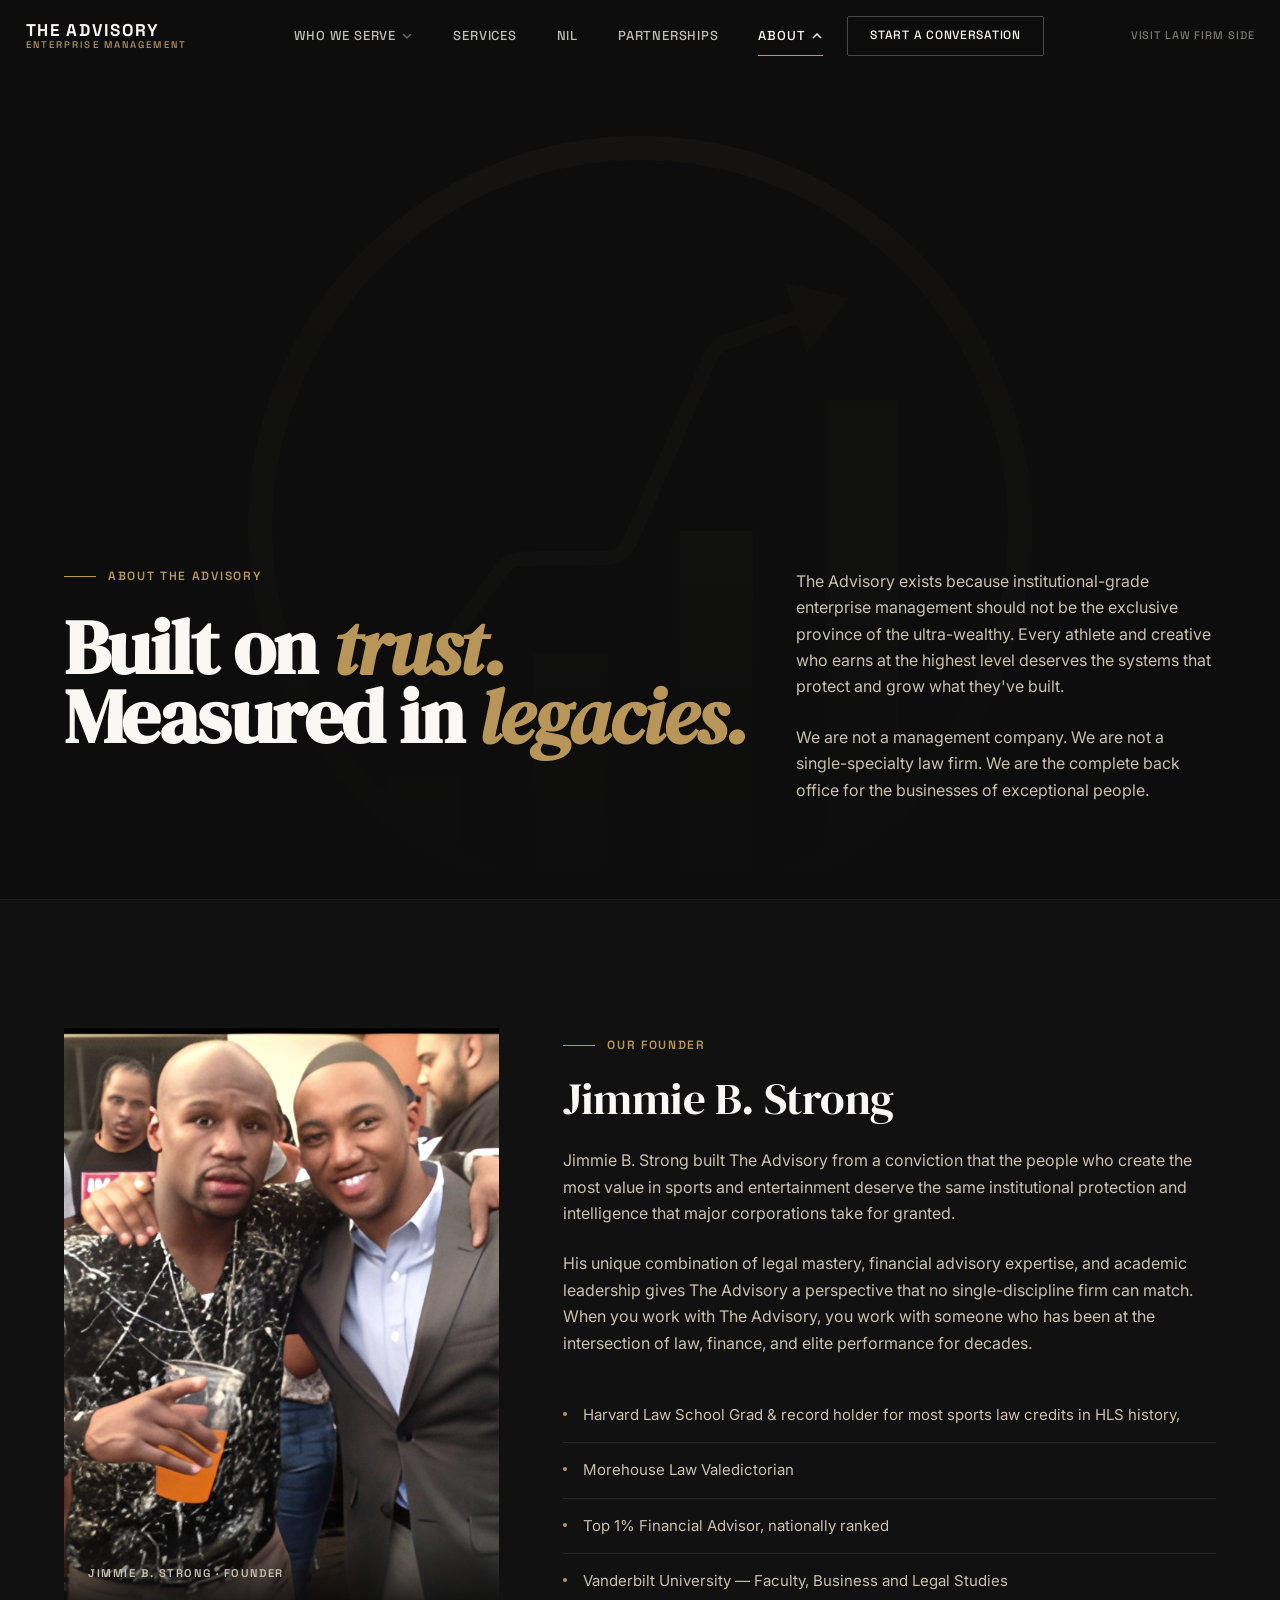
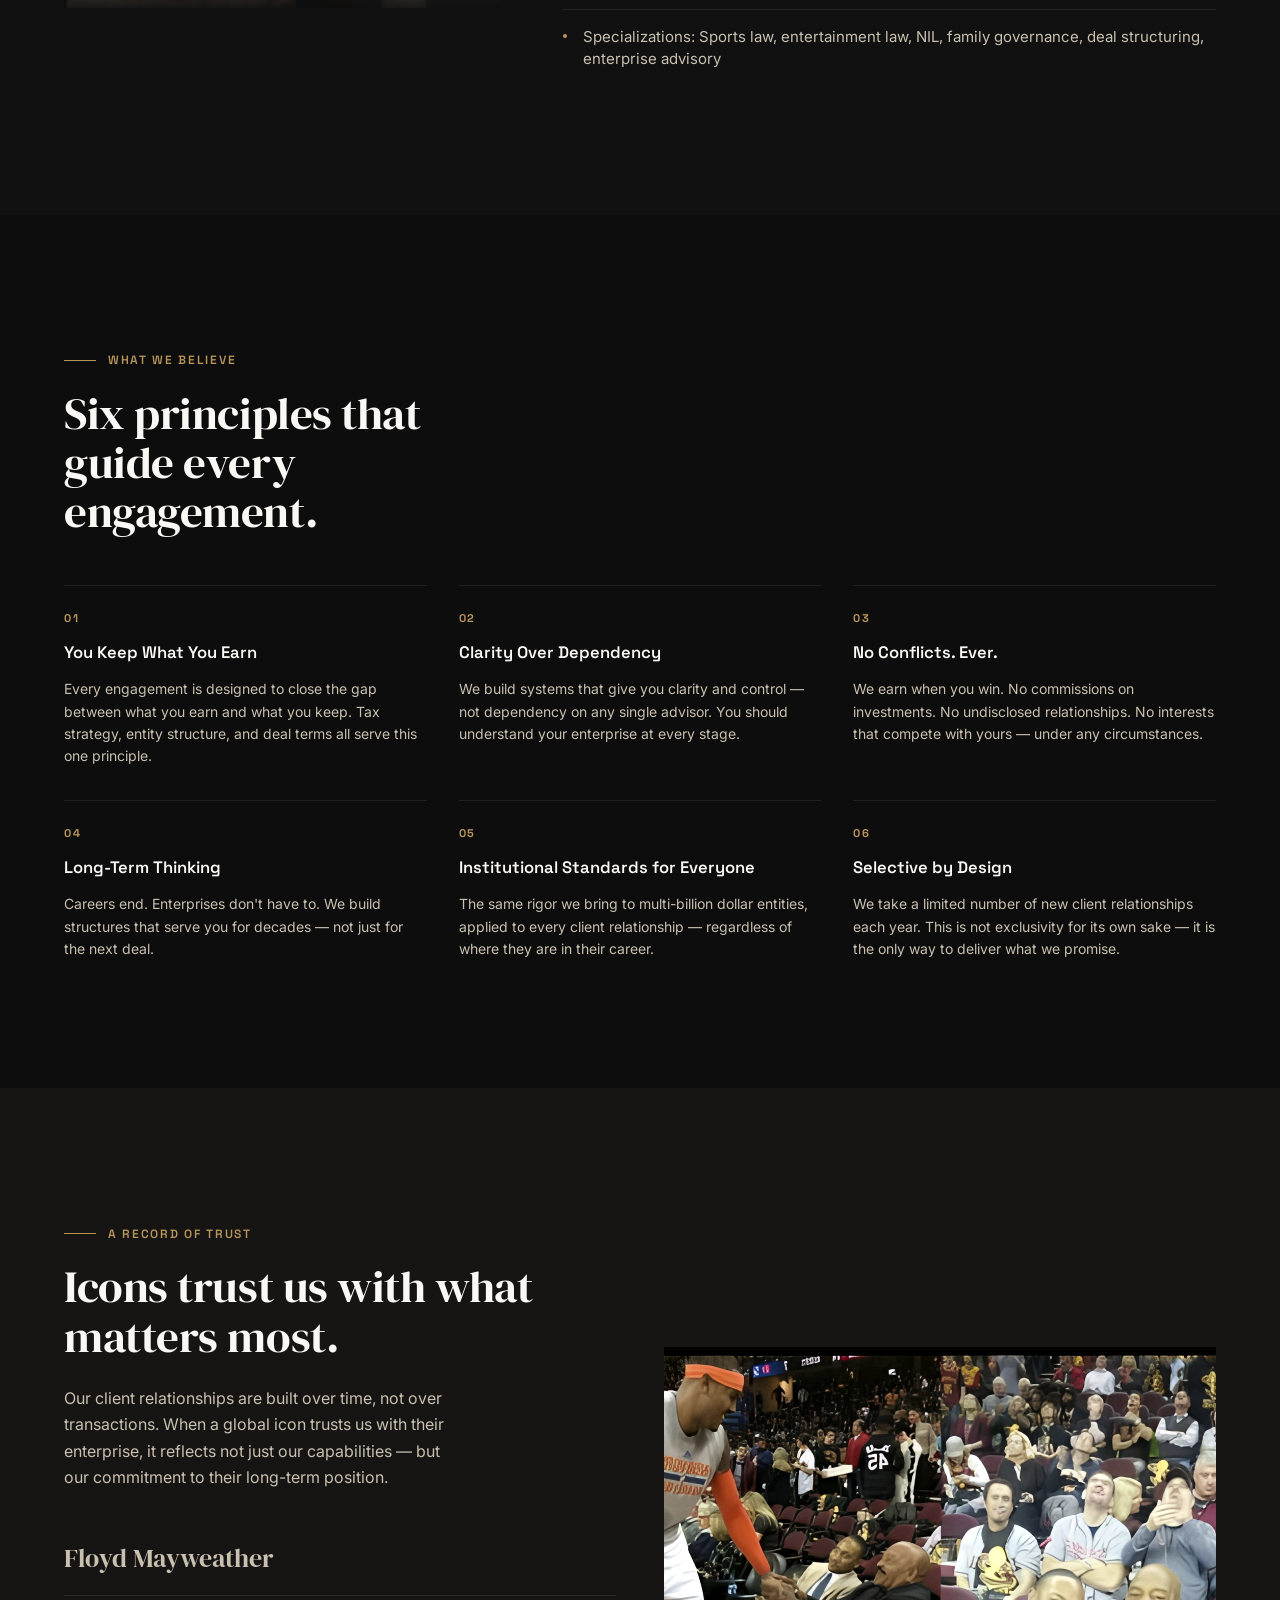
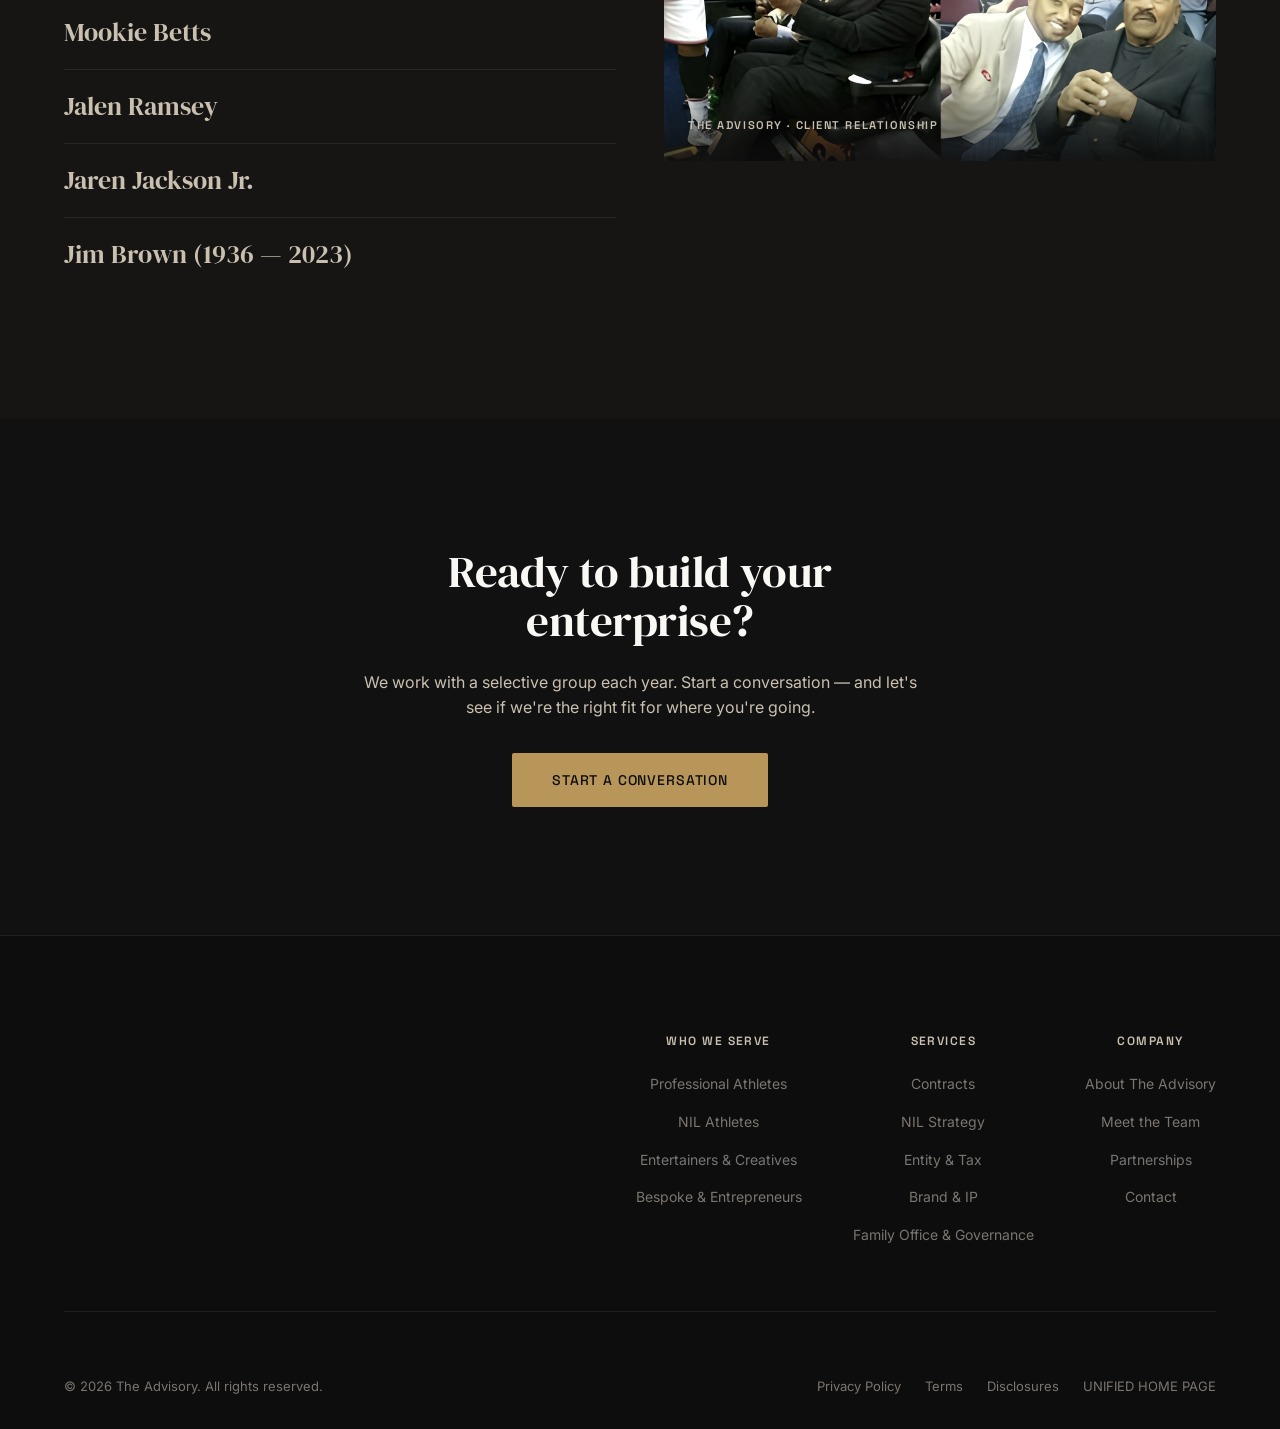
==== commit 2fa69778: "Save recent updates" ====
--- a/about.html
+++ b/about.html
@@ -1,4 +1,4 @@
-<!DOCTYPE html>
+﻿<!DOCTYPE html>
 <html lang="en">
 <head>
   <meta charset="UTF-8">
@@ -377,6 +377,7 @@
           <span class="logo-sub">Enterprise Management</span>
         </div>
       </a>
+      <div class="header-center">
       <nav class="primary-nav">
         <ul>
           <li class="nav-item">
@@ -393,10 +394,15 @@
           <li class="nav-item"><a href="services.html" class="nav-link">Services</a></li>
           <li class="nav-item"><a href="nil.html" class="nav-link">NIL</a></li>
           <li class="nav-item"><a href="partnerships.html" class="nav-link">Partnerships</a></li>
-          <li class="nav-item active"><a href="about.html" class="nav-link">About<svg class="chevron" viewBox="0 0 12 12" fill="none" stroke="currentColor" stroke-width="1.5"><path d="M2 4l4 4 4-4"/></svg></a><ul class="dropdown"><li class="dropdown-item"><a href="about.html" class="dropdown-link">About The Advisory</a></li><li class="dropdown-item"><a href="https://6a1eb37727fe92400cbf351d--theadvisorypllc.netlify.app/attorneys" class="dropdown-link">Meet the Team</a></li></ul></li>
+          <li class="nav-item active"><a href="about.html" class="nav-link">About<svg class="chevron" viewBox="0 0 12 12" fill="none" stroke="currentColor" stroke-width="1.5"><path d="M2 4l4 4 4-4"/></svg></a><ul class="dropdown"><li class="dropdown-item"><a href="about.html" class="dropdown-link">About The Advisory</a></li><li class="dropdown-item"><a href="https://theadvisorypllc.netlify.app/attorneys" class="dropdown-link">Meet the Team</a></li></ul></li>
         </ul>
       </nav>
-      <div class="header-cta"><a href="contact.html" class="btn btn--ghost">Start a Conversation</a></div>
+            <div class="header-cta">
+        <a href="contact.html" class="btn btn--ghost">Start a Conversation</a>
+      </div>
+      </div>
+      <a href="https://theadvisorypllc.netlify.app/" class="header-cta-link">Visit Law Firm Side</a>
+
       <button class="mobile-toggle" aria-label="Toggle menu"><span></span><span></span><span></span></button>
     </div>
   </header>
@@ -421,11 +427,14 @@
         </button>
         <div class="mobile-submenu" id="ma-about">
           <a href="about.html" class="mobile-submenu-link">About The Advisory</a>
-          <a href="https://6a1eb37727fe92400cbf351d--theadvisorypllc.netlify.app/attorneys" class="mobile-submenu-link">Meet the Team</a>
+          <a href="https://theadvisorypllc.netlify.app/attorneys" class="mobile-submenu-link">Meet the Team</a>
         </div>
       </li>
     </ul>
-    <div class="mobile-nav-cta"><a href="contact.html" class="btn btn--primary">Start a Conversation</a></div>
+        <div class="mobile-nav-cta">
+      <a href="contact.html" class="btn btn--primary">Start a Conversation</a>
+      <a href="https://theadvisorypllc.netlify.app/" class="header-cta-link" style="text-align:center;display:block;padding:0.5rem 0;">Visit Law Firm Side</a>
+    </div>
   </nav>
 
   <!-- ABOUT HERO -->
@@ -621,11 +630,11 @@
       <div class="footer-top">
         <div class="footer-nav-cols"><div class="footer-col"><h5>Who We Serve</h5><ul><li><a href="sports.html">Professional Athletes</a></li><li><a href="nil.html">NIL Athletes</a></li><li><a href="creatives.html">Entertainers &amp; Creatives</a></li><li><a href="bespoke.html">Bespoke &amp; Entrepreneurs</a></li></ul></div>
         <div class="footer-col"><h5>Services</h5><ul><li><a href="services.html#contracts">Contracts</a></li><li><a href="nil.html">NIL Strategy</a></li><li><a href="services.html#entity">Entity &amp; Tax</a></li><li><a href="services.html#brand-ip">Brand &amp; IP</a></li><li><a href="services.html#family-governance">Family Office &amp; Governance</a></li></ul></div>
-        <div class="footer-col"><h5>Company</h5><ul><li><a href="about.html">About The Advisory</a></li><li><a href="https://6a1eb37727fe92400cbf351d--theadvisorypllc.netlify.app/attorneys">Meet the Team</a></li><li><a href="partnerships.html">Partnerships</a></li><li><a href="contact.html">Contact</a></li></ul></div></div>
+        <div class="footer-col"><h5>Company</h5><ul><li><a href="about.html">About The Advisory</a></li><li><a href="https://theadvisorypllc.netlify.app/attorneys">Meet the Team</a></li><li><a href="partnerships.html">Partnerships</a></li><li><a href="contact.html">Contact</a></li></ul></div></div>
       </div>
       <div class="footer-bottom">
         <p>&copy; 2026 The Advisory. All rights reserved.</p>
-        <div class="footer-legal"><a href="#">Privacy Policy</a><a href="#">Terms</a><a href="#">Disclosures</a><a href="index.html">Split Home</a></div>
+        <div class="footer-legal"><a href="#">Privacy Policy</a><a href="#">Terms</a><a href="#">Disclosures</a><a href="index.html">UNIFIED HOME PAGE</a></div>
       </div>
     </div>
   </footer>
--- a/css/design-system.css
+++ b/css/design-system.css
@@ -1155,6 +1155,10 @@
   color: var(--gold);
 }
 
+.footer-nav-cols {
+  display: contents;
+}
+
 .footer-bottom {
   display: flex;
   align-items: center;
@@ -1577,10 +1581,10 @@
 }
 
 /* ============================================================
-   STANDARD / SMALL LAPTOP ONLY (1366×768, 1440×900)
-   Range: 1024px–1440px — does NOT affect tablet or desktop >1440
-   ============================================================ */
-@media (min-width: 1024px) and (max-width: 1440px) {
+   LAPTOP & DESKTOP (1025px+)
+   Footer nav columns horizontal; home pathway card alignment
+   ============================================================ */
+@media (min-width: 1025px) {
   /* Home: uniform Explore link alignment across pathway cards */
   .pathway-item {
     display: flex;
--- a/css/nav.css
+++ b/css/nav.css
@@ -39,7 +39,21 @@
   display: flex;
   align-items: center;
   justify-content: space-between;
+  max-width: 1600px;
   width: 100%;
+  gap: 1.5rem;
+  padding-left: clamp(1.5rem, 2vw, 2.5rem);
+  padding-right: clamp(1.5rem, 2vw, 2.5rem);
+}
+
+/* Logo (far left) · nav + CTA (center) · law firm link (far right) */
+.header-center {
+  display: flex;
+  align-items: center;
+  justify-content: center;
+  flex: 1;
+  min-width: 0;
+  gap: 0.25rem;
 }
 
 /* ============================================================
@@ -104,6 +118,7 @@
   display: flex;
   align-items: center;
   gap: 0;
+  flex: 0 1 auto;
 }
 
 .primary-nav > ul {
@@ -272,13 +287,38 @@
 .header-cta {
   display: flex;
   align-items: center;
-  gap: var(--space-2);
   flex-shrink: 0;
 }
 
 .header-cta .btn {
   padding: 0.6rem 1.4rem;
   font-size: 0.75rem;
+  flex-shrink: 0;
+}
+
+.header-cta-link {
+  font-family: var(--font-sans);
+  font-size: 0.6875rem;
+  font-weight: 500;
+  letter-spacing: 0.08em;
+  text-transform: uppercase;
+  color: rgba(250, 248, 245, 0.45);
+  white-space: nowrap;
+  transition: color var(--duration-base) var(--ease-smooth);
+  flex-shrink: 0;
+  margin-left: 0;
+}
+
+.header-cta-link:hover {
+  color: var(--gold);
+}
+
+.site-header.light-header .header-cta-link {
+  color: rgba(44, 44, 44, 0.45);
+}
+
+.site-header.light-header .header-cta-link:hover {
+  color: var(--gold);
 }
 
 /* ============================================================
@@ -469,7 +509,8 @@
 }
 
 @media (max-width: 600px) {
-  .header-cta {
+  .header-center .header-cta,
+  .header-cta-link {
     display: none;
   }
 }
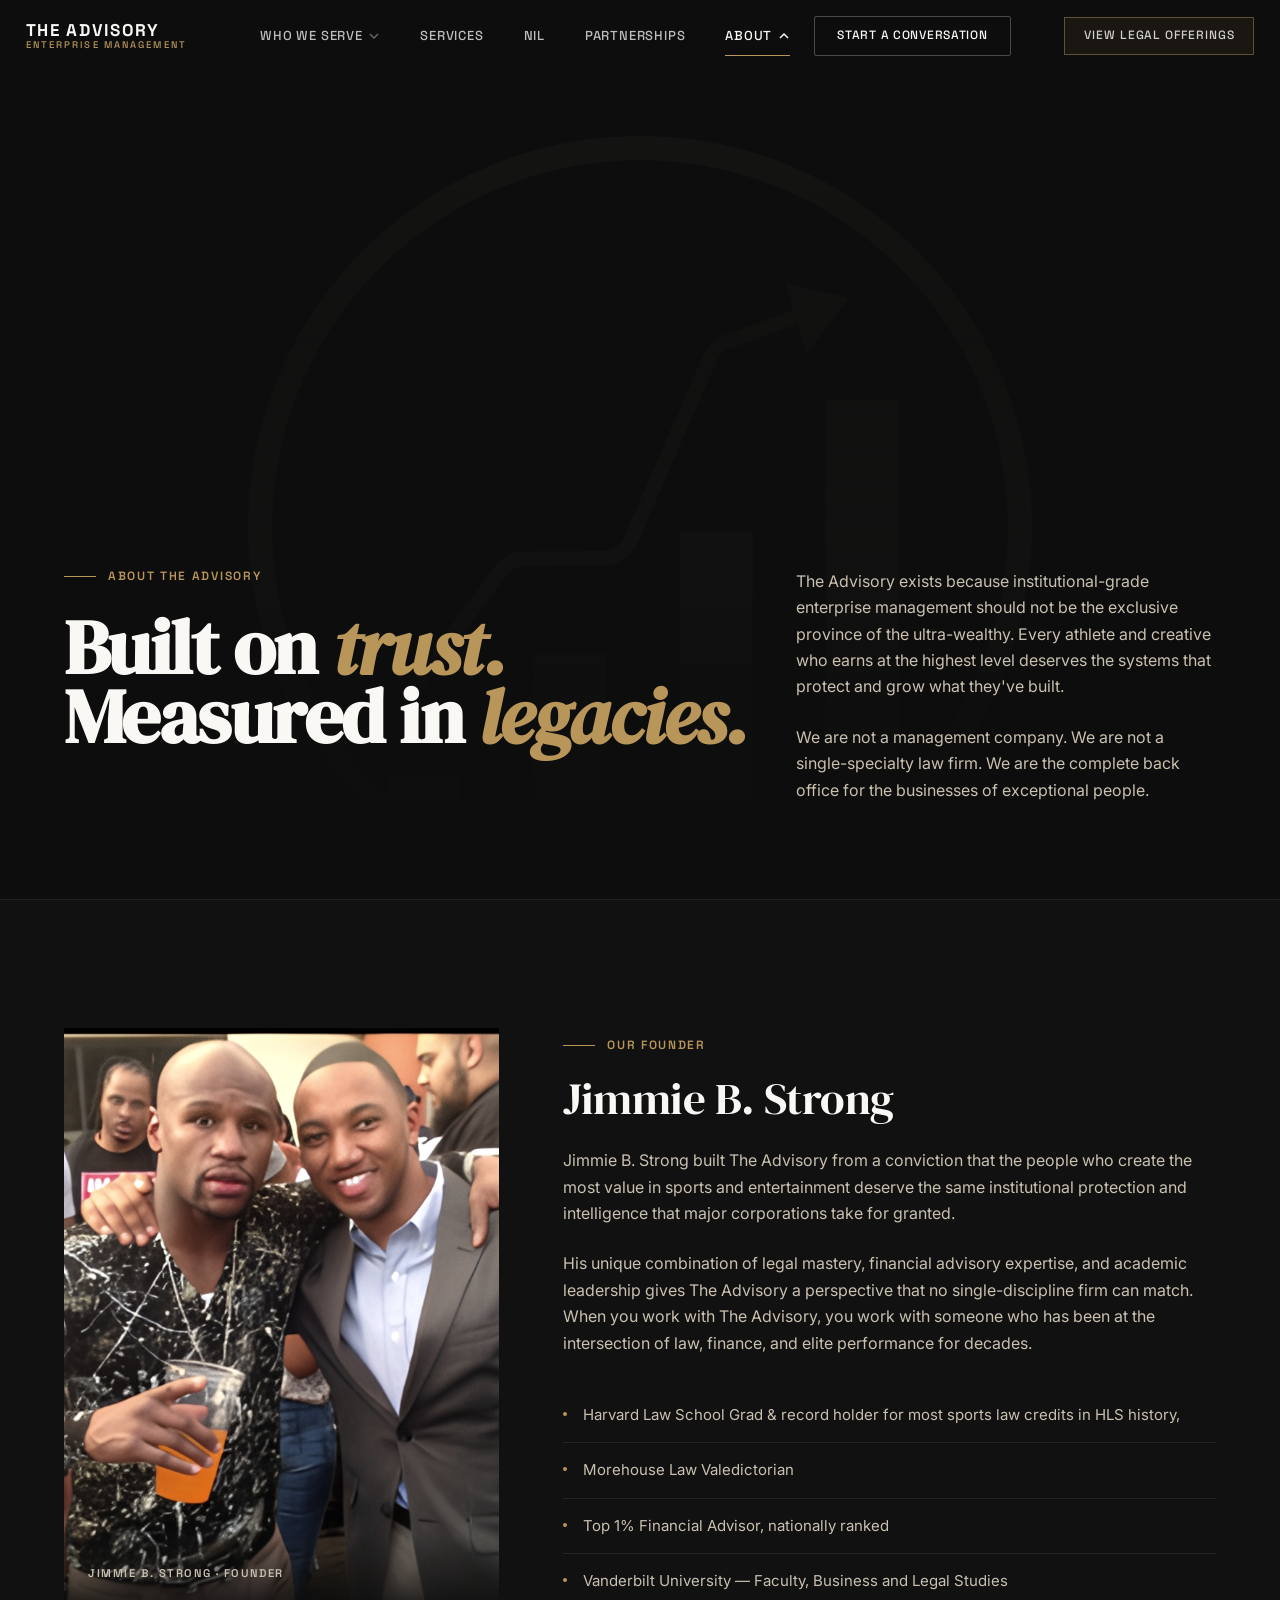
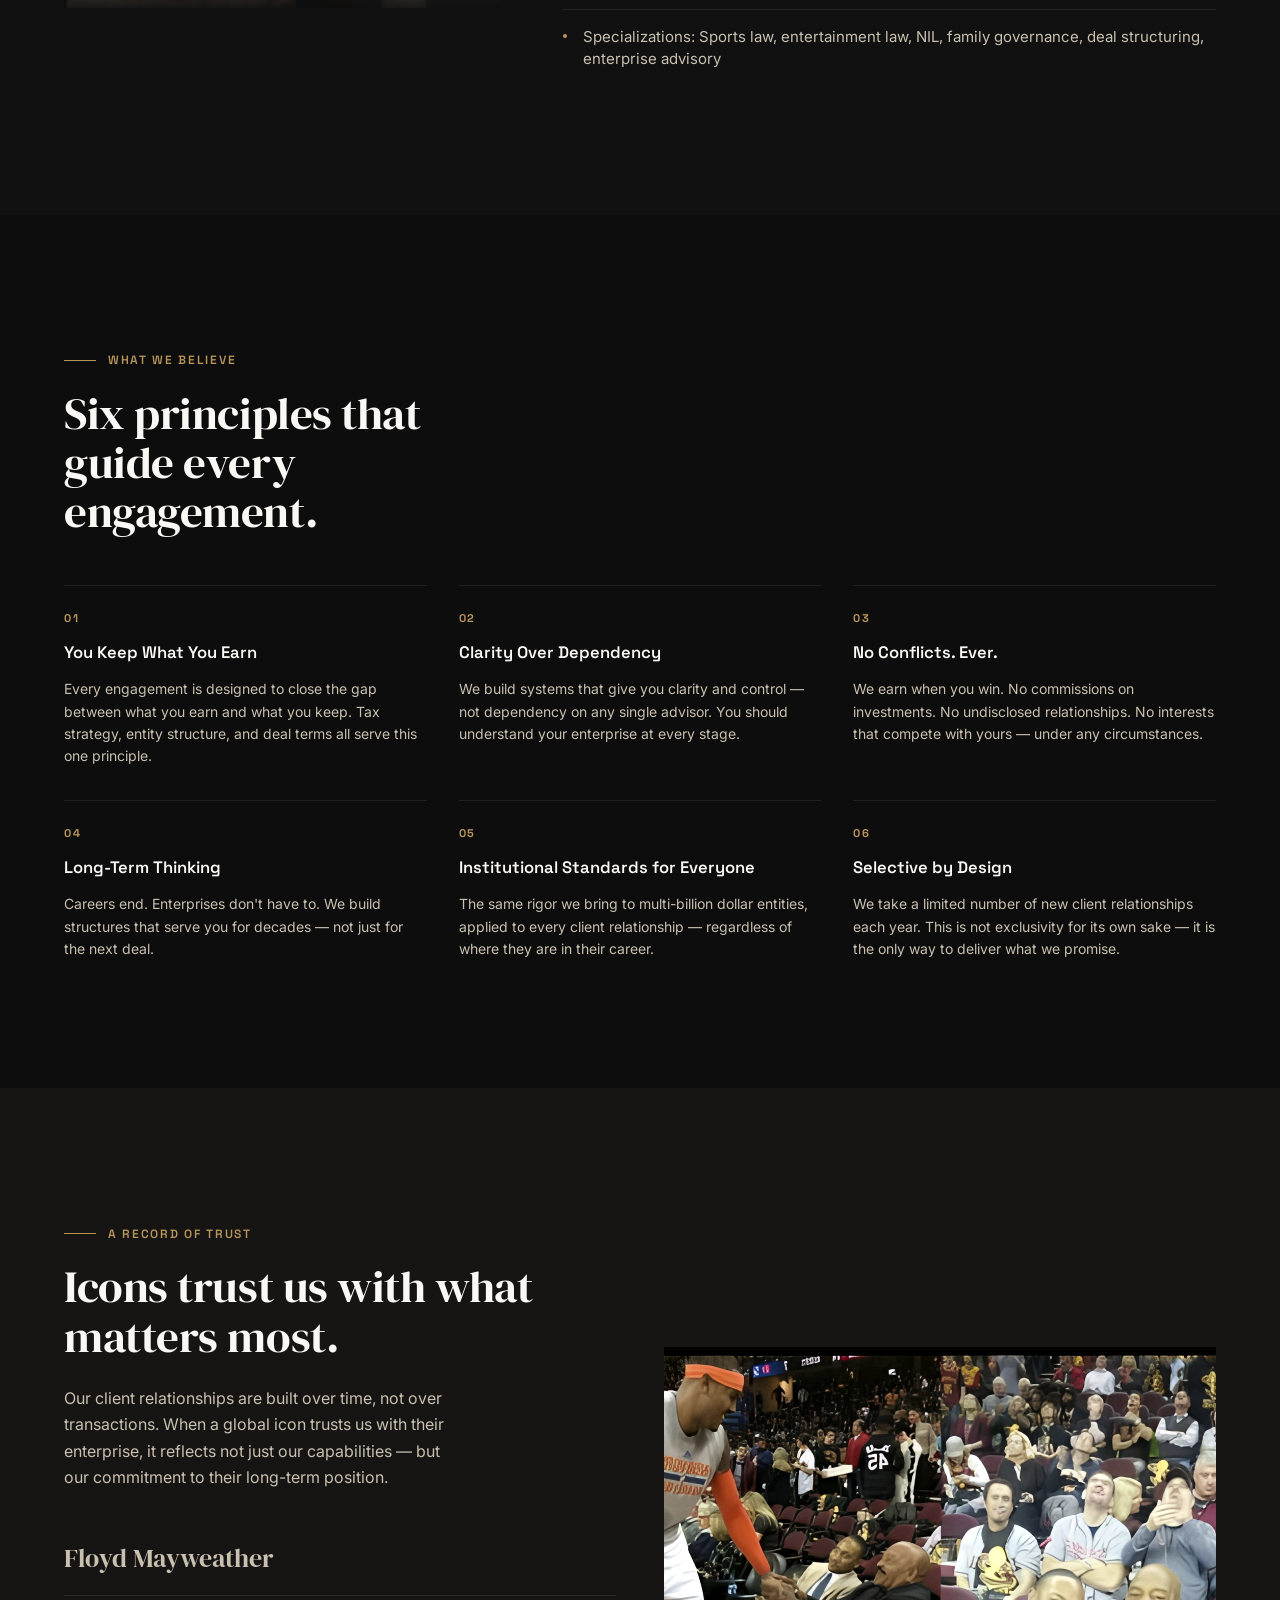
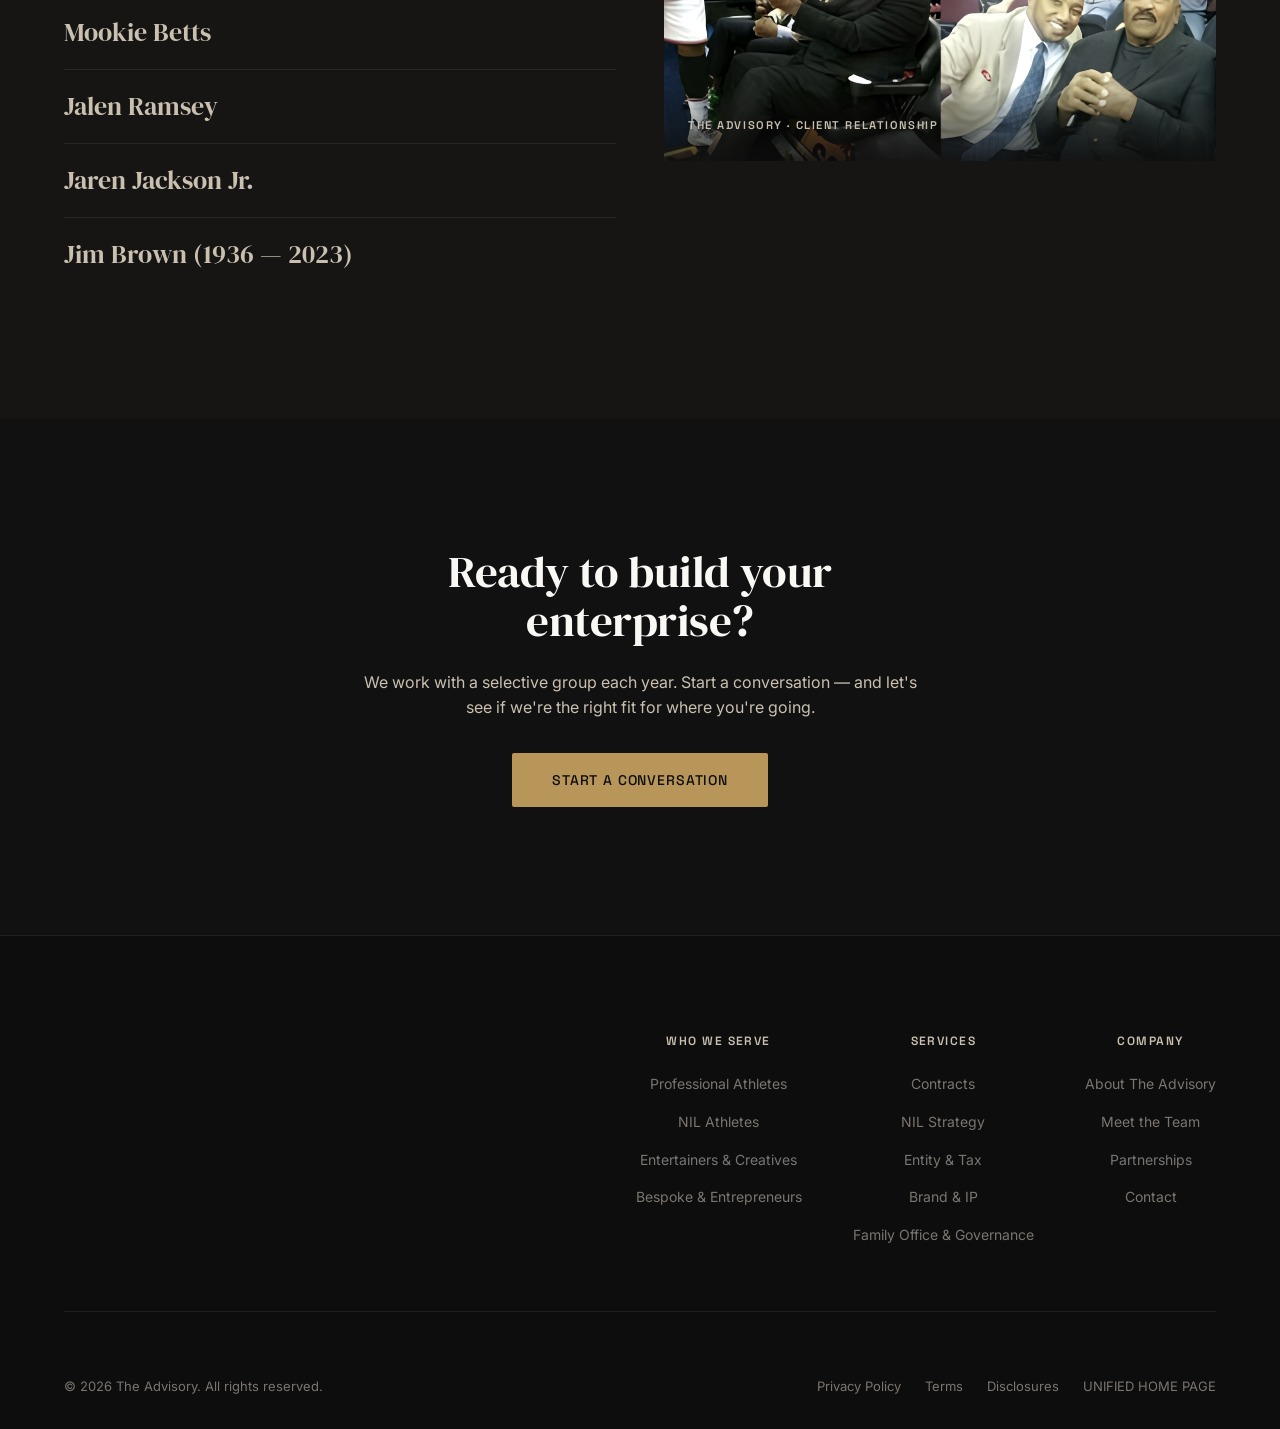
==== commit 1c47de09: "Describe update" ====
--- a/about.html
+++ b/about.html
@@ -401,7 +401,7 @@
         <a href="contact.html" class="btn btn--ghost">Start a Conversation</a>
       </div>
       </div>
-      <a href="https://theadvisorypllc.netlify.app/" class="header-cta-link">Visit Law Firm Side</a>
+      <a href="https://theadvisorypllc.netlify.app/" class="header-cta-link">View Legal Offerings</a>
 
       <button class="mobile-toggle" aria-label="Toggle menu"><span></span><span></span><span></span></button>
     </div>
@@ -433,7 +433,7 @@
     </ul>
         <div class="mobile-nav-cta">
       <a href="contact.html" class="btn btn--primary">Start a Conversation</a>
-      <a href="https://theadvisorypllc.netlify.app/" class="header-cta-link" style="text-align:center;display:block;padding:0.5rem 0;">Visit Law Firm Side</a>
+      <a href="https://theadvisorypllc.netlify.app/" class="header-cta-link" style="text-align:center;display:block;padding:0.5rem 0;">View Legal Offerings</a>
     </div>
   </nav>
 
--- a/css/nav.css
+++ b/css/nav.css
@@ -297,28 +297,41 @@
 }
 
 .header-cta-link {
-  font-family: var(--font-sans);
-  font-size: 0.6875rem;
+  display: inline-flex;
+  align-items: center;
+  font-family: var(--font-sans);
+  font-size: 0.75rem;
   font-weight: 500;
   letter-spacing: 0.08em;
   text-transform: uppercase;
-  color: rgba(250, 248, 245, 0.45);
+  color: rgba(250, 248, 245, 0.82);
   white-space: nowrap;
-  transition: color var(--duration-base) var(--ease-smooth);
+  padding: 0.55rem 1.15rem;
+  border: 1px solid rgba(184, 150, 90, 0.45);
+  background-color: rgba(184, 150, 90, 0.08);
+  transition: color var(--duration-base) var(--ease-smooth),
+              border-color var(--duration-base) var(--ease-smooth),
+              background-color var(--duration-base) var(--ease-smooth);
   flex-shrink: 0;
   margin-left: 0;
 }
 
 .header-cta-link:hover {
   color: var(--gold);
+  border-color: var(--gold);
+  background-color: rgba(184, 150, 90, 0.14);
 }
 
 .site-header.light-header .header-cta-link {
-  color: rgba(44, 44, 44, 0.45);
+  color: rgba(44, 44, 44, 0.82);
+  border-color: rgba(184, 150, 90, 0.5);
+  background-color: rgba(184, 150, 90, 0.06);
 }
 
 .site-header.light-header .header-cta-link:hover {
   color: var(--gold);
+  border-color: var(--gold);
+  background-color: rgba(184, 150, 90, 0.12);
 }
 
 /* ============================================================
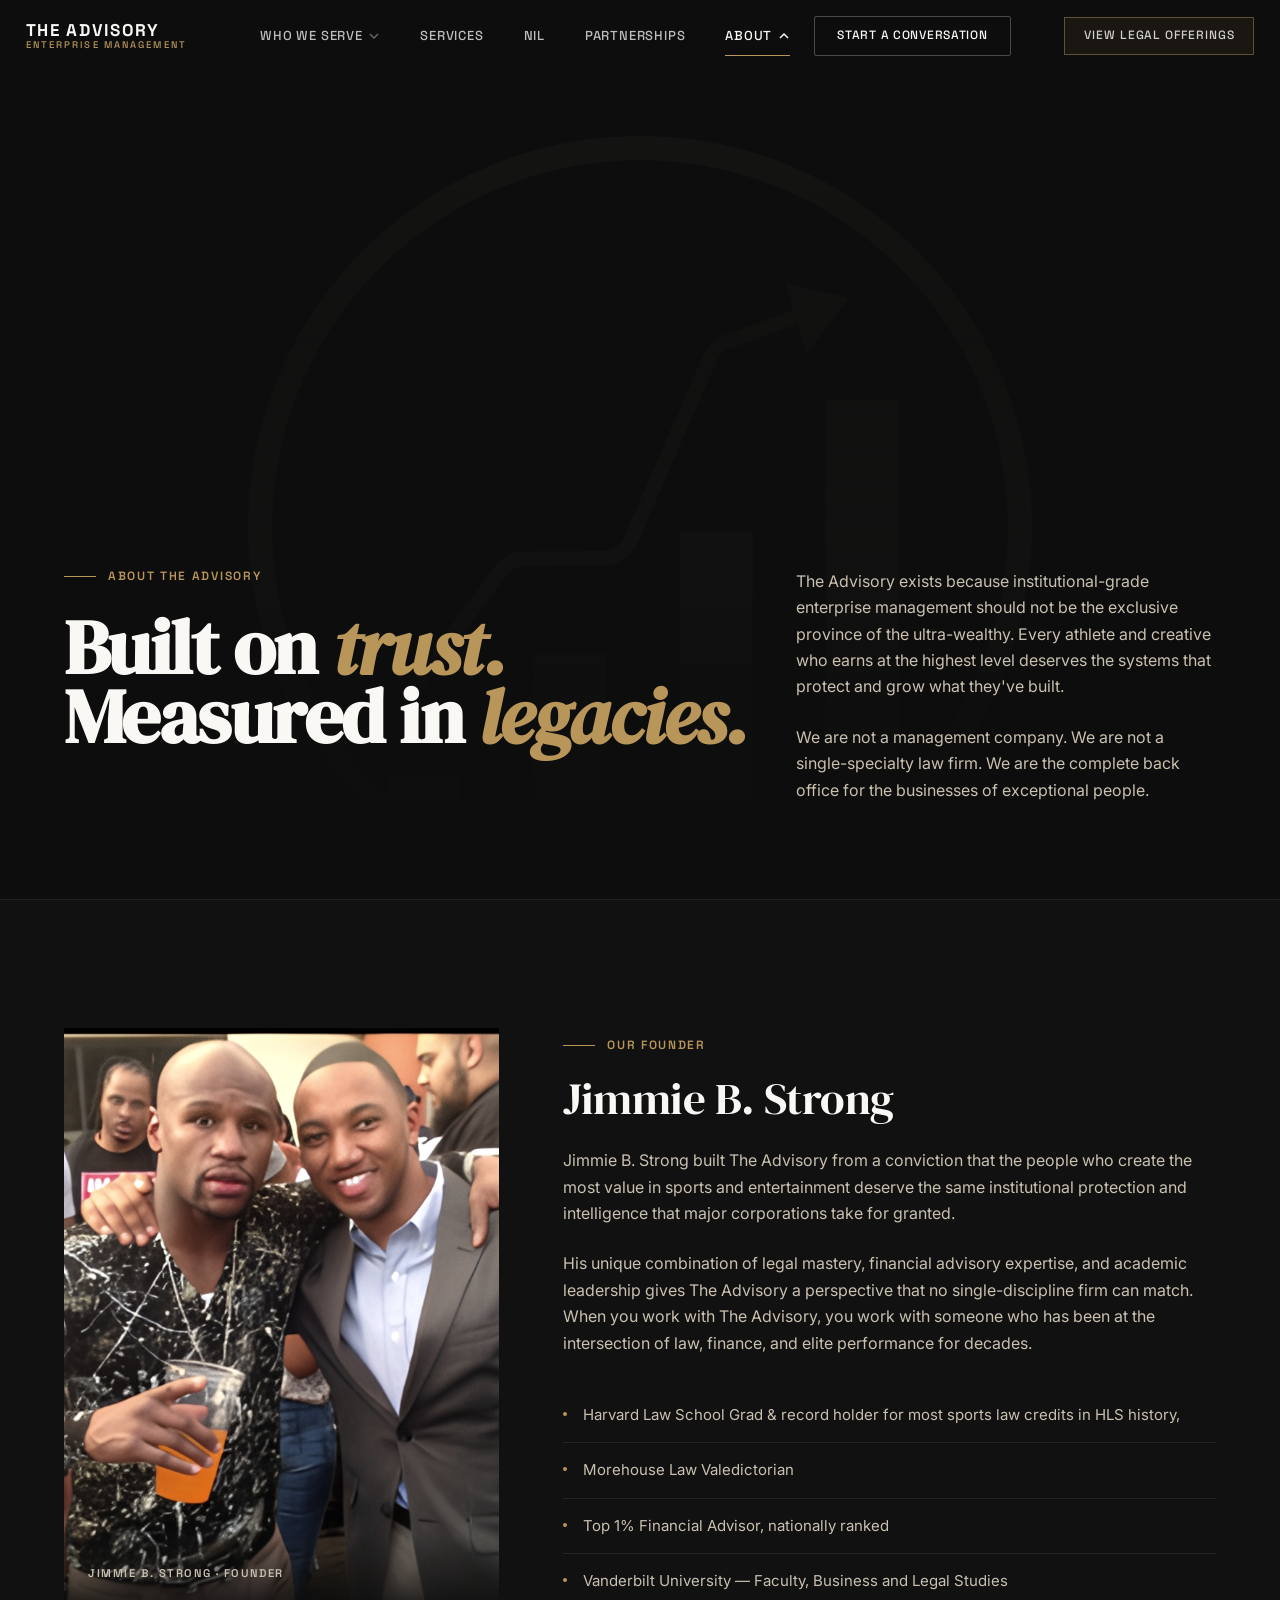
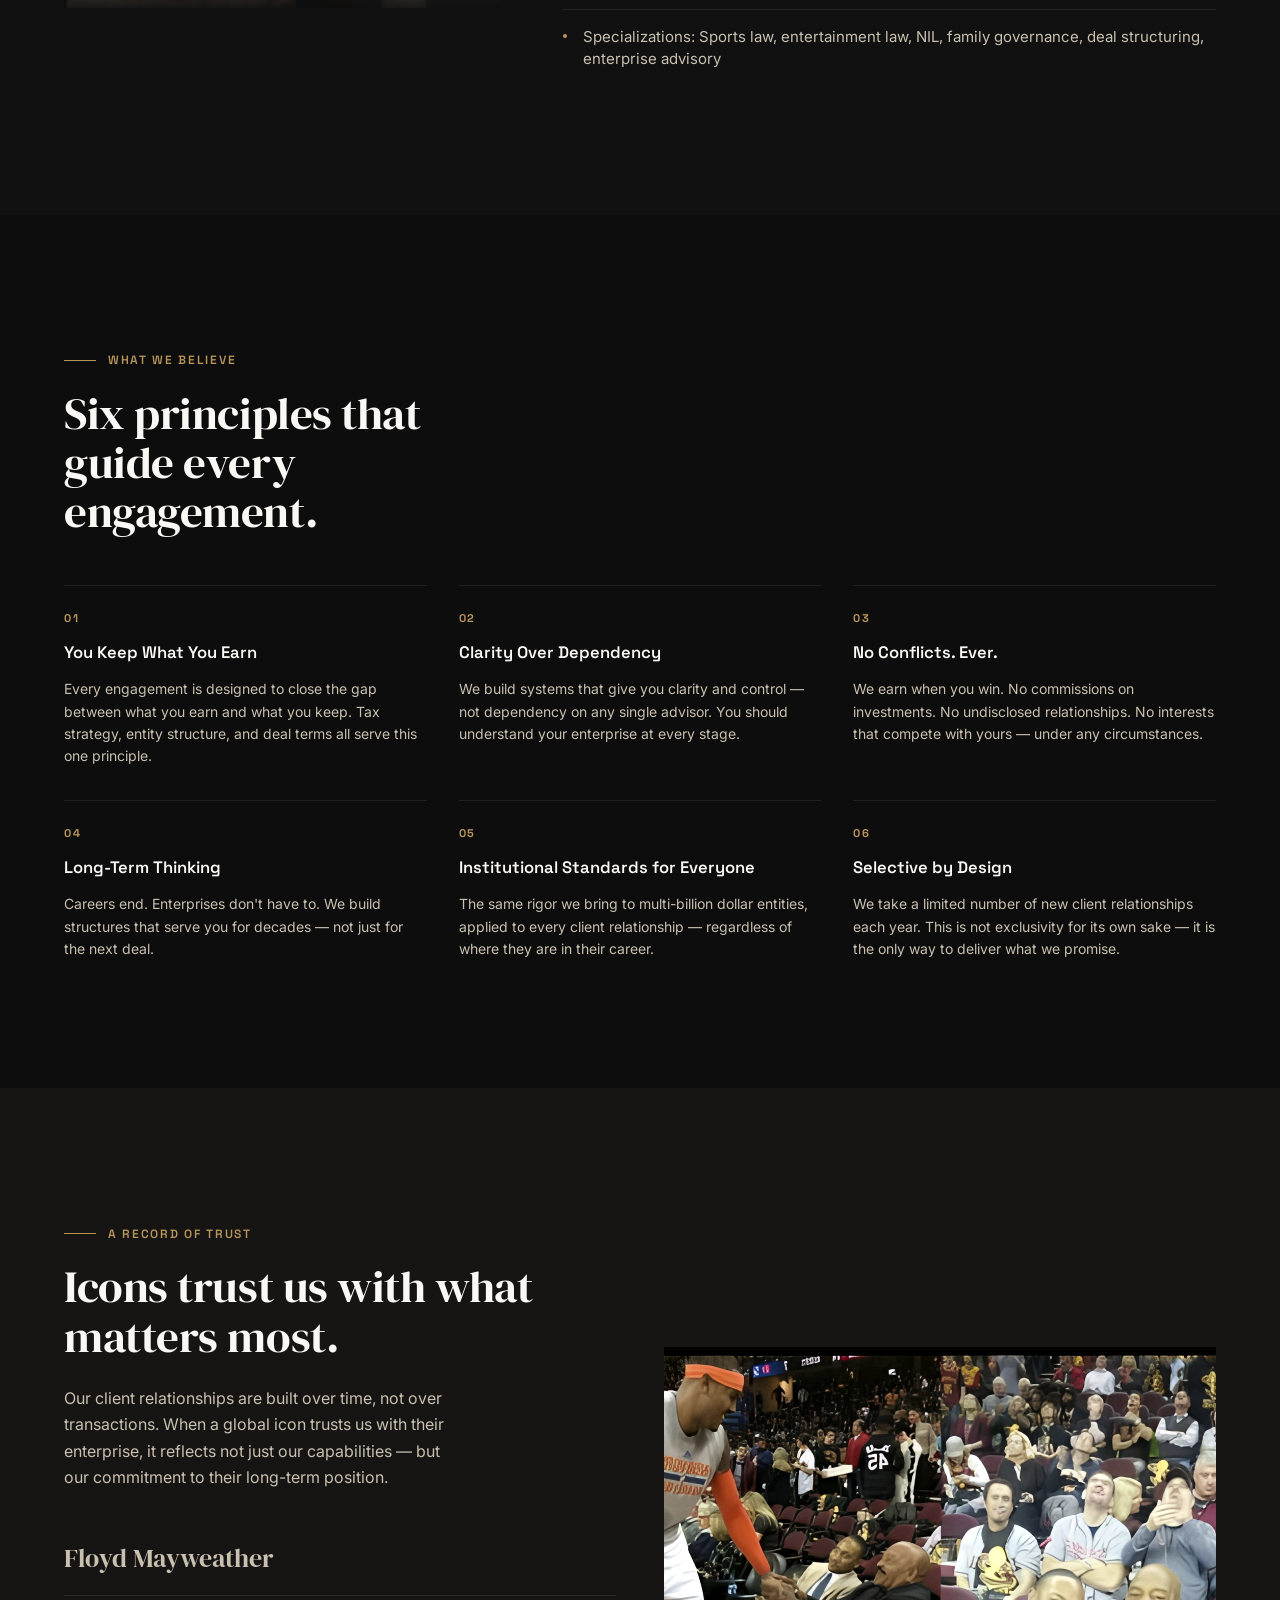
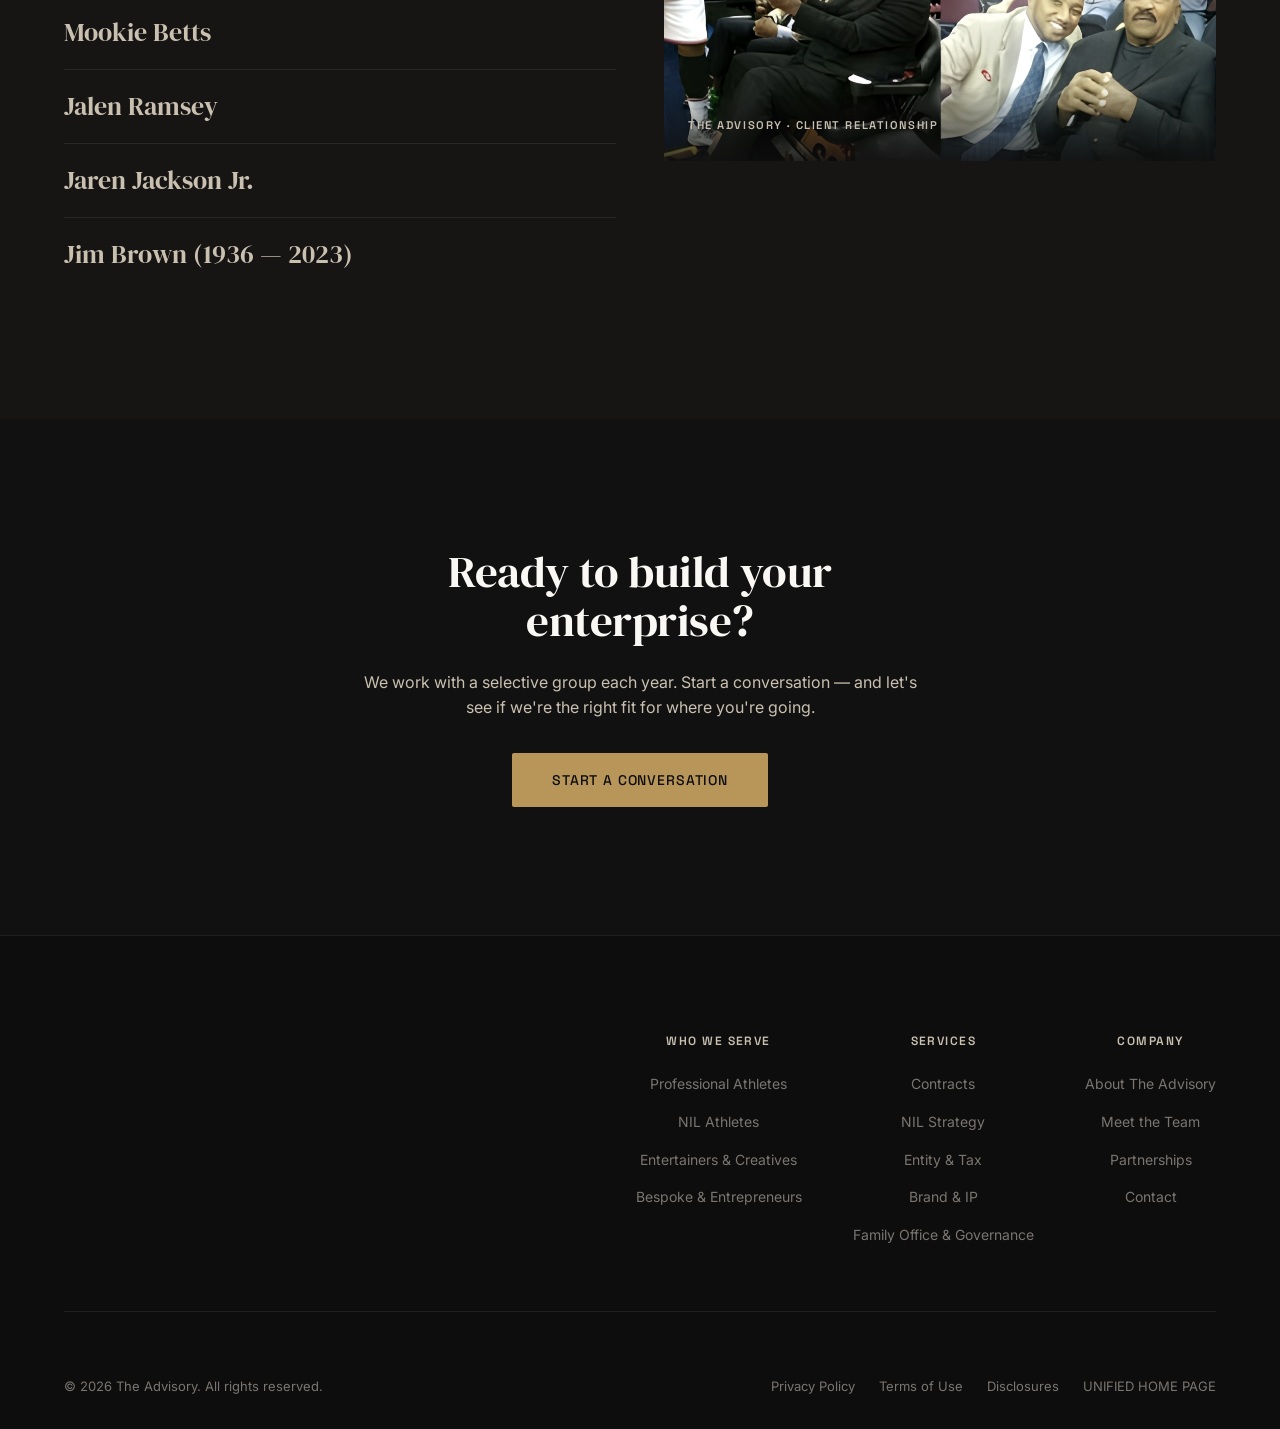
==== commit c476c5e3: "Fixed the Law CTA to Enterprise" ====
--- a/about.html
+++ b/about.html
@@ -634,7 +634,7 @@
       </div>
       <div class="footer-bottom">
         <p>&copy; 2026 The Advisory. All rights reserved.</p>
-        <div class="footer-legal"><a href="#">Privacy Policy</a><a href="#">Terms</a><a href="#">Disclosures</a><a href="index.html">UNIFIED HOME PAGE</a></div>
+        <div class="footer-legal"><a href="privacy-policy.html">Privacy Policy</a><a href="terms-of-use.html">Terms of Use</a><a href="disclosures.html">Disclosures</a><a href="index.html">UNIFIED HOME PAGE</a></div>
       </div>
     </div>
   </footer>
--- a/css/design-system.css
+++ b/css/design-system.css
@@ -1172,6 +1172,97 @@
   color: var(--muted);
 }
 
+/* ============================================================
+   LEGAL PAGES
+   ============================================================ */
+.page-legal {
+  background-color: var(--near-black);
+}
+
+.legal-hero {
+  padding-top: calc(72px + var(--space-6));
+  padding-bottom: var(--space-5);
+  border-bottom: 1px solid var(--border-dark);
+}
+
+.legal-doc {
+  padding: var(--space-6) 0 var(--space-8);
+}
+
+.legal-meta {
+  font-size: 0.8125rem;
+  color: var(--muted);
+  margin-top: var(--space-2);
+}
+
+.legal-nav {
+  display: flex;
+  flex-wrap: wrap;
+  gap: var(--space-3);
+  margin-bottom: var(--space-5);
+  padding-bottom: var(--space-4);
+  border-bottom: 1px solid var(--border-dark);
+}
+
+.legal-nav a {
+  font-family: var(--font-sans);
+  font-size: 0.75rem;
+  font-weight: 500;
+  letter-spacing: 0.06em;
+  text-transform: uppercase;
+  color: var(--muted);
+  transition: color var(--duration-base) var(--ease-smooth);
+}
+
+.legal-nav a:hover,
+.legal-nav a.is-active {
+  color: var(--gold);
+}
+
+.legal-doc h2 {
+  font-family: var(--font-sans);
+  font-size: 0.875rem;
+  font-weight: 700;
+  letter-spacing: 0.1em;
+  text-transform: uppercase;
+  color: var(--gold);
+  margin: var(--space-5) 0 var(--space-2);
+}
+
+.legal-doc h2:first-of-type {
+  margin-top: 0;
+}
+
+.legal-doc p,
+.legal-doc li {
+  font-size: 0.9375rem;
+  line-height: 1.75;
+  color: var(--stone);
+}
+
+.legal-doc p {
+  margin-bottom: var(--space-2);
+}
+
+.legal-doc ul,
+.legal-doc ol {
+  padding-left: 1.25rem;
+  margin-bottom: var(--space-3);
+}
+
+.legal-doc li {
+  margin-bottom: 0.5rem;
+}
+
+.legal-doc a {
+  color: var(--gold);
+  transition: color var(--duration-base) var(--ease-smooth);
+}
+
+.legal-doc a:hover {
+  color: var(--ivory);
+}
+
 .footer-legal {
   display: flex;
   gap: var(--space-3);
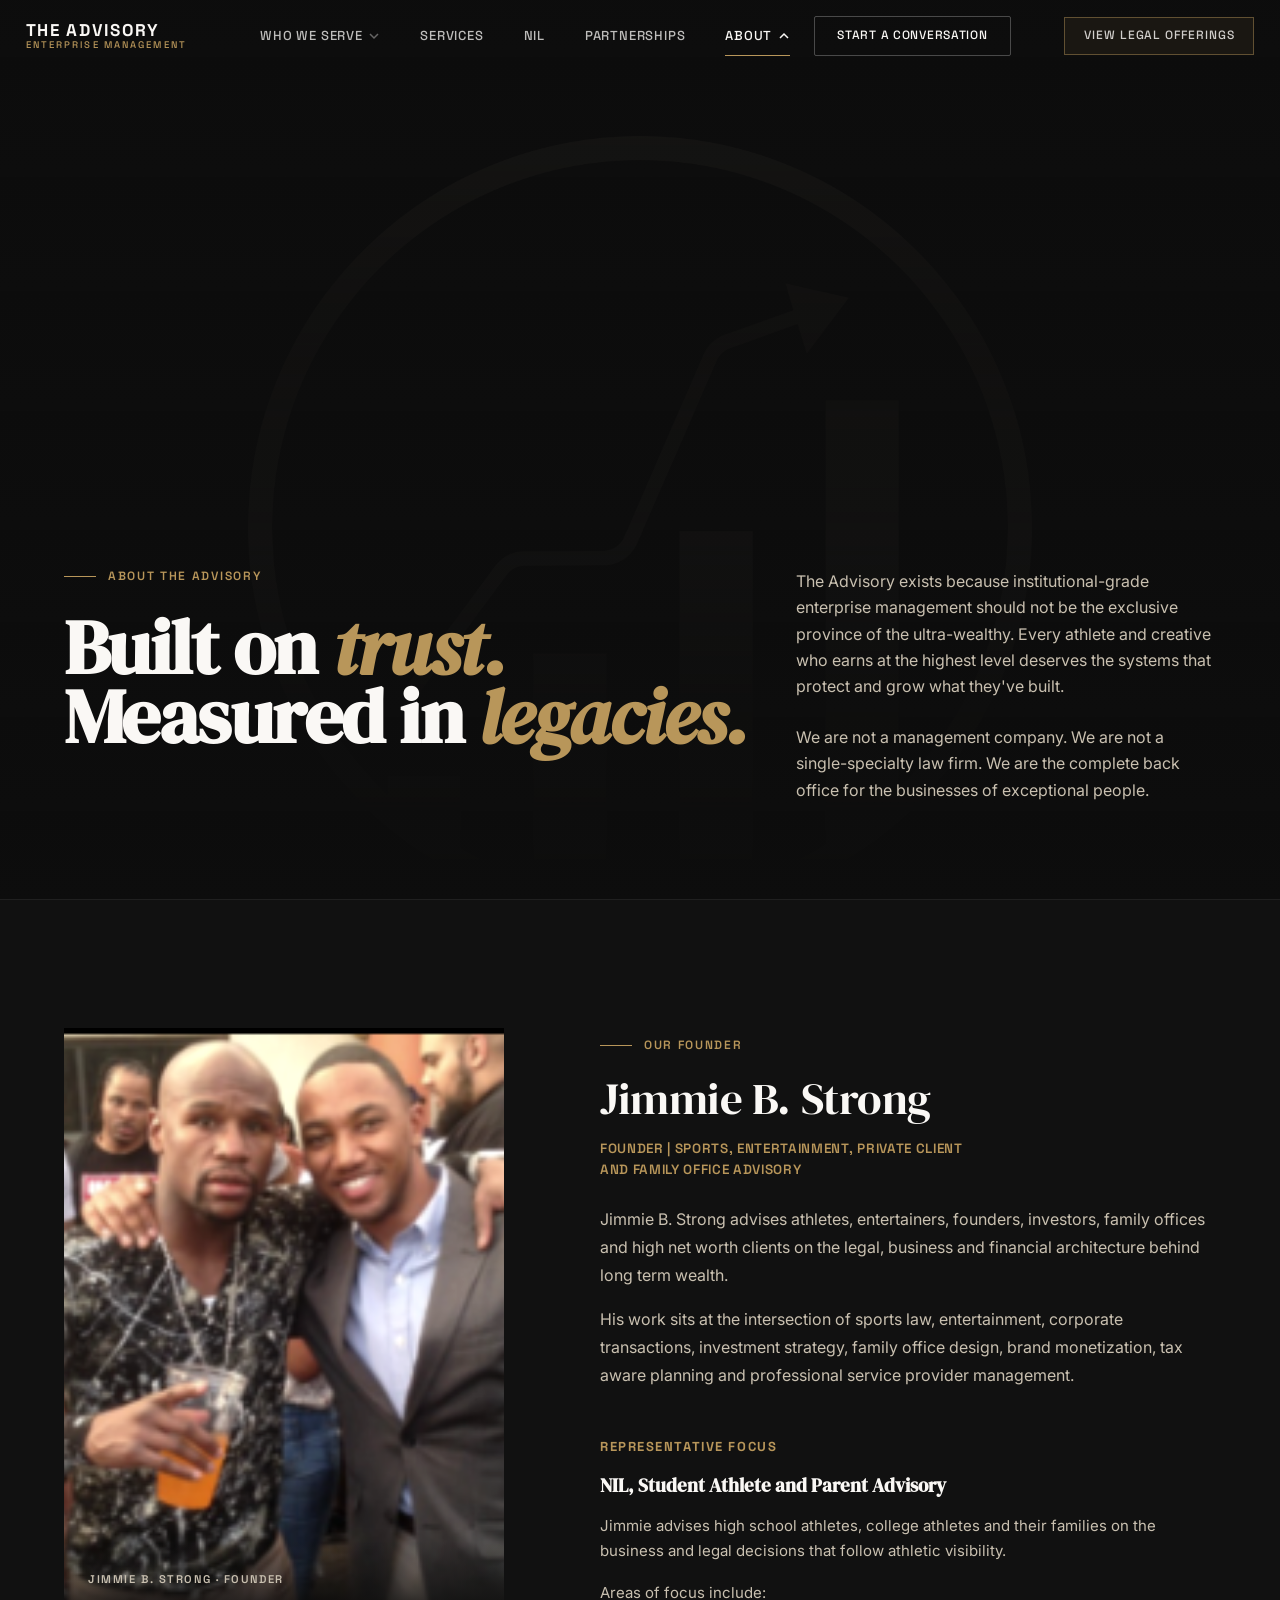
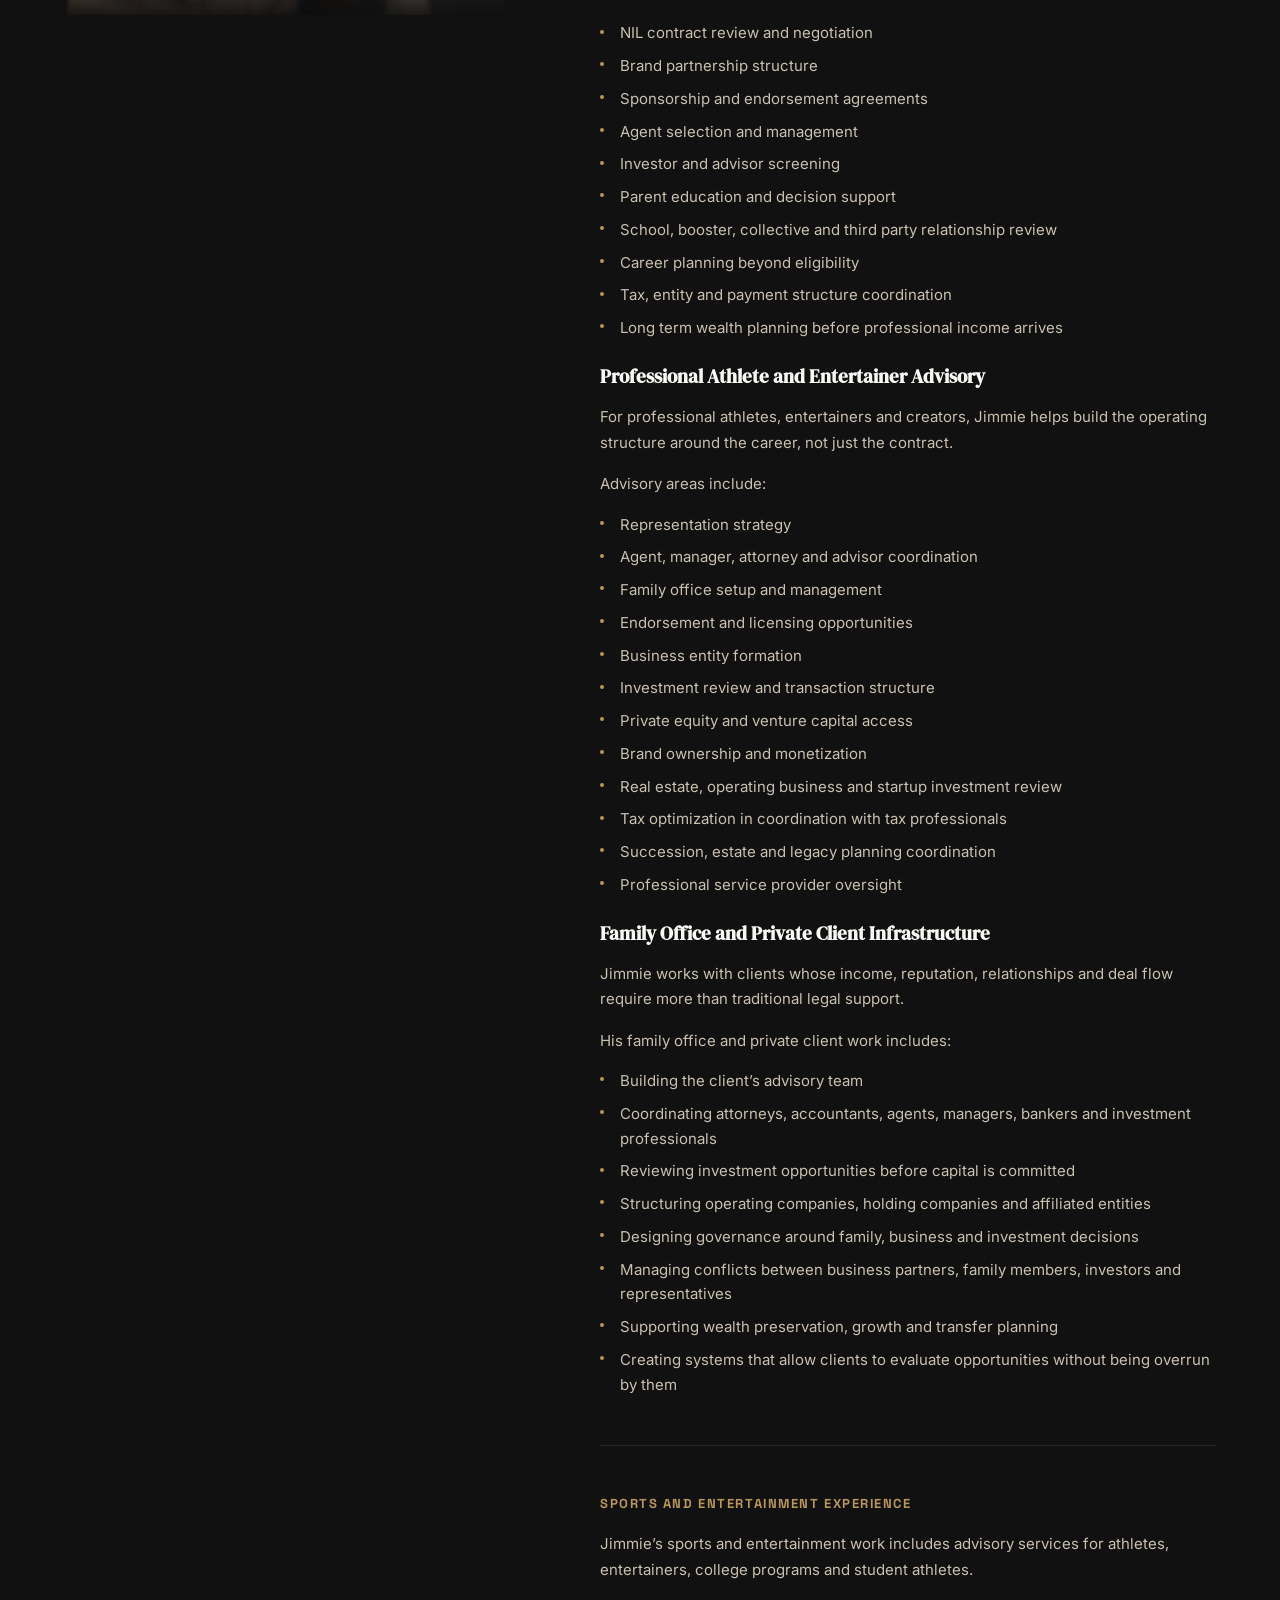
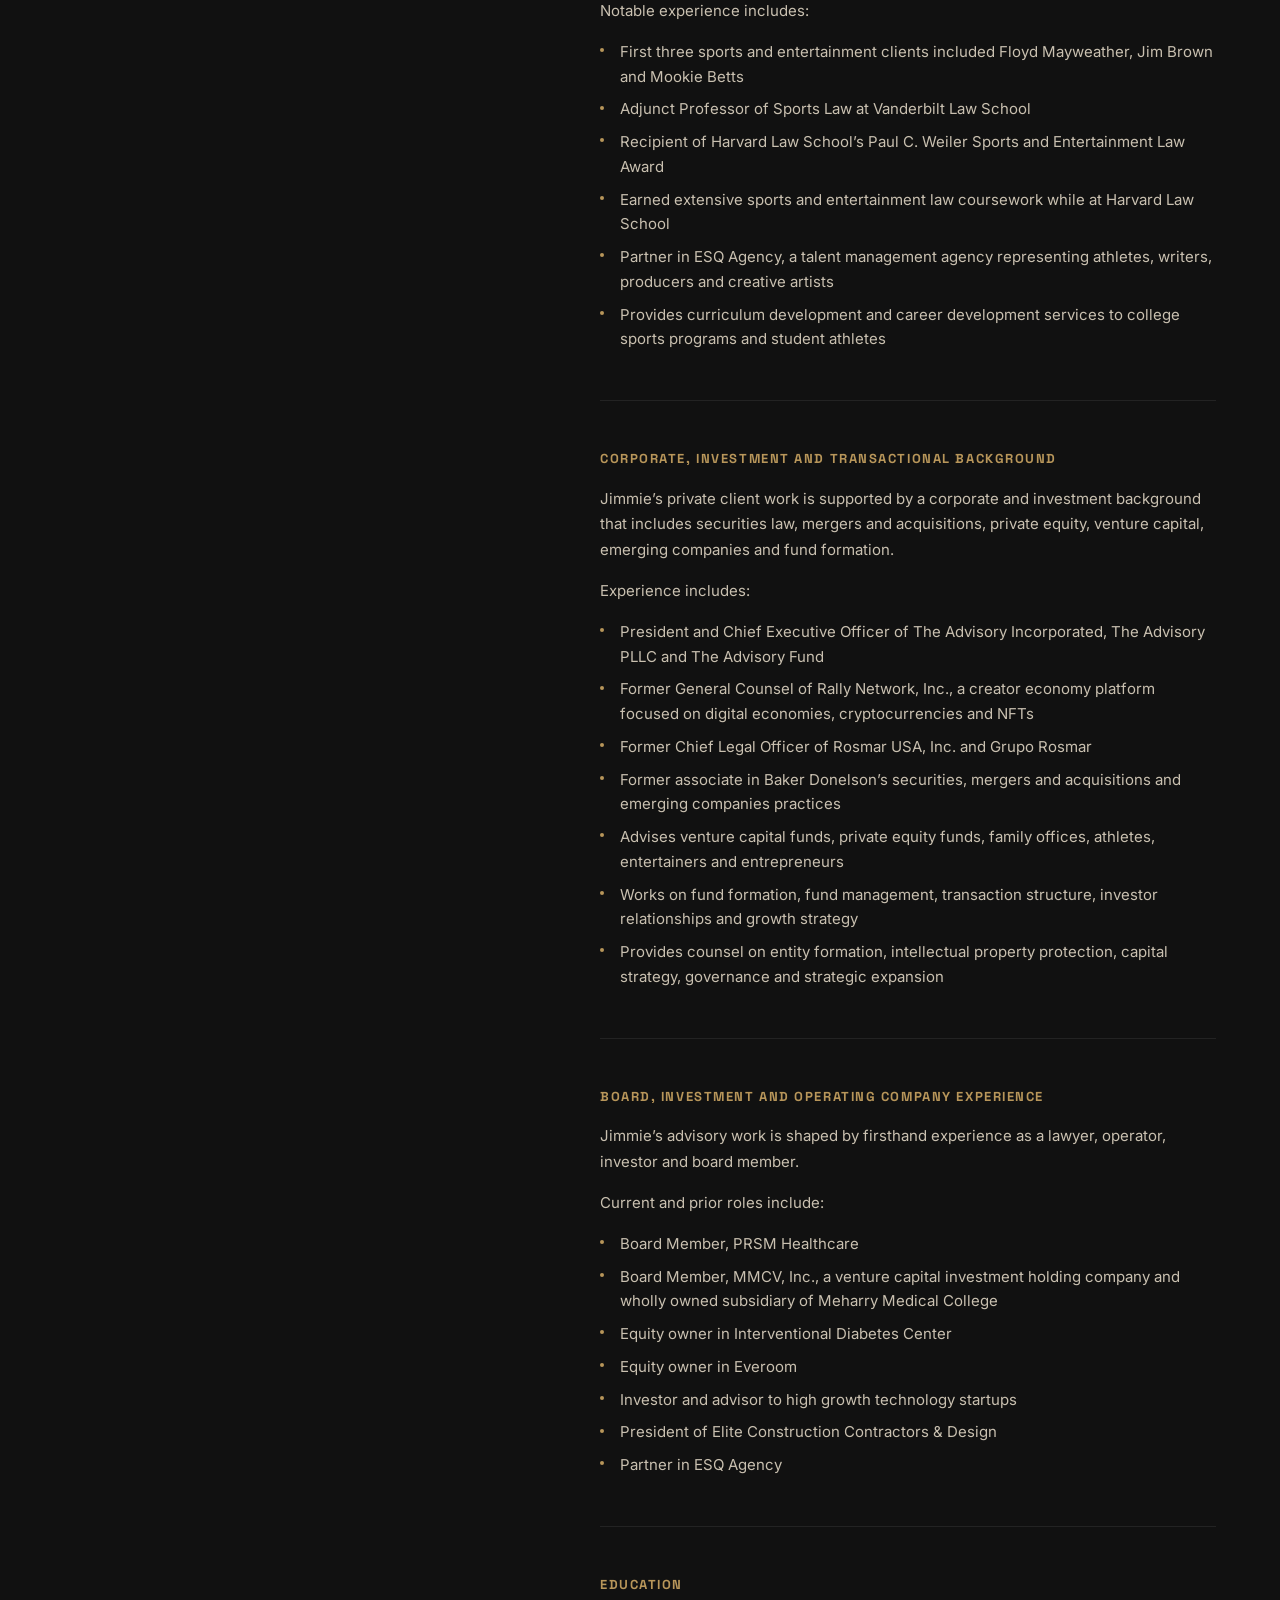
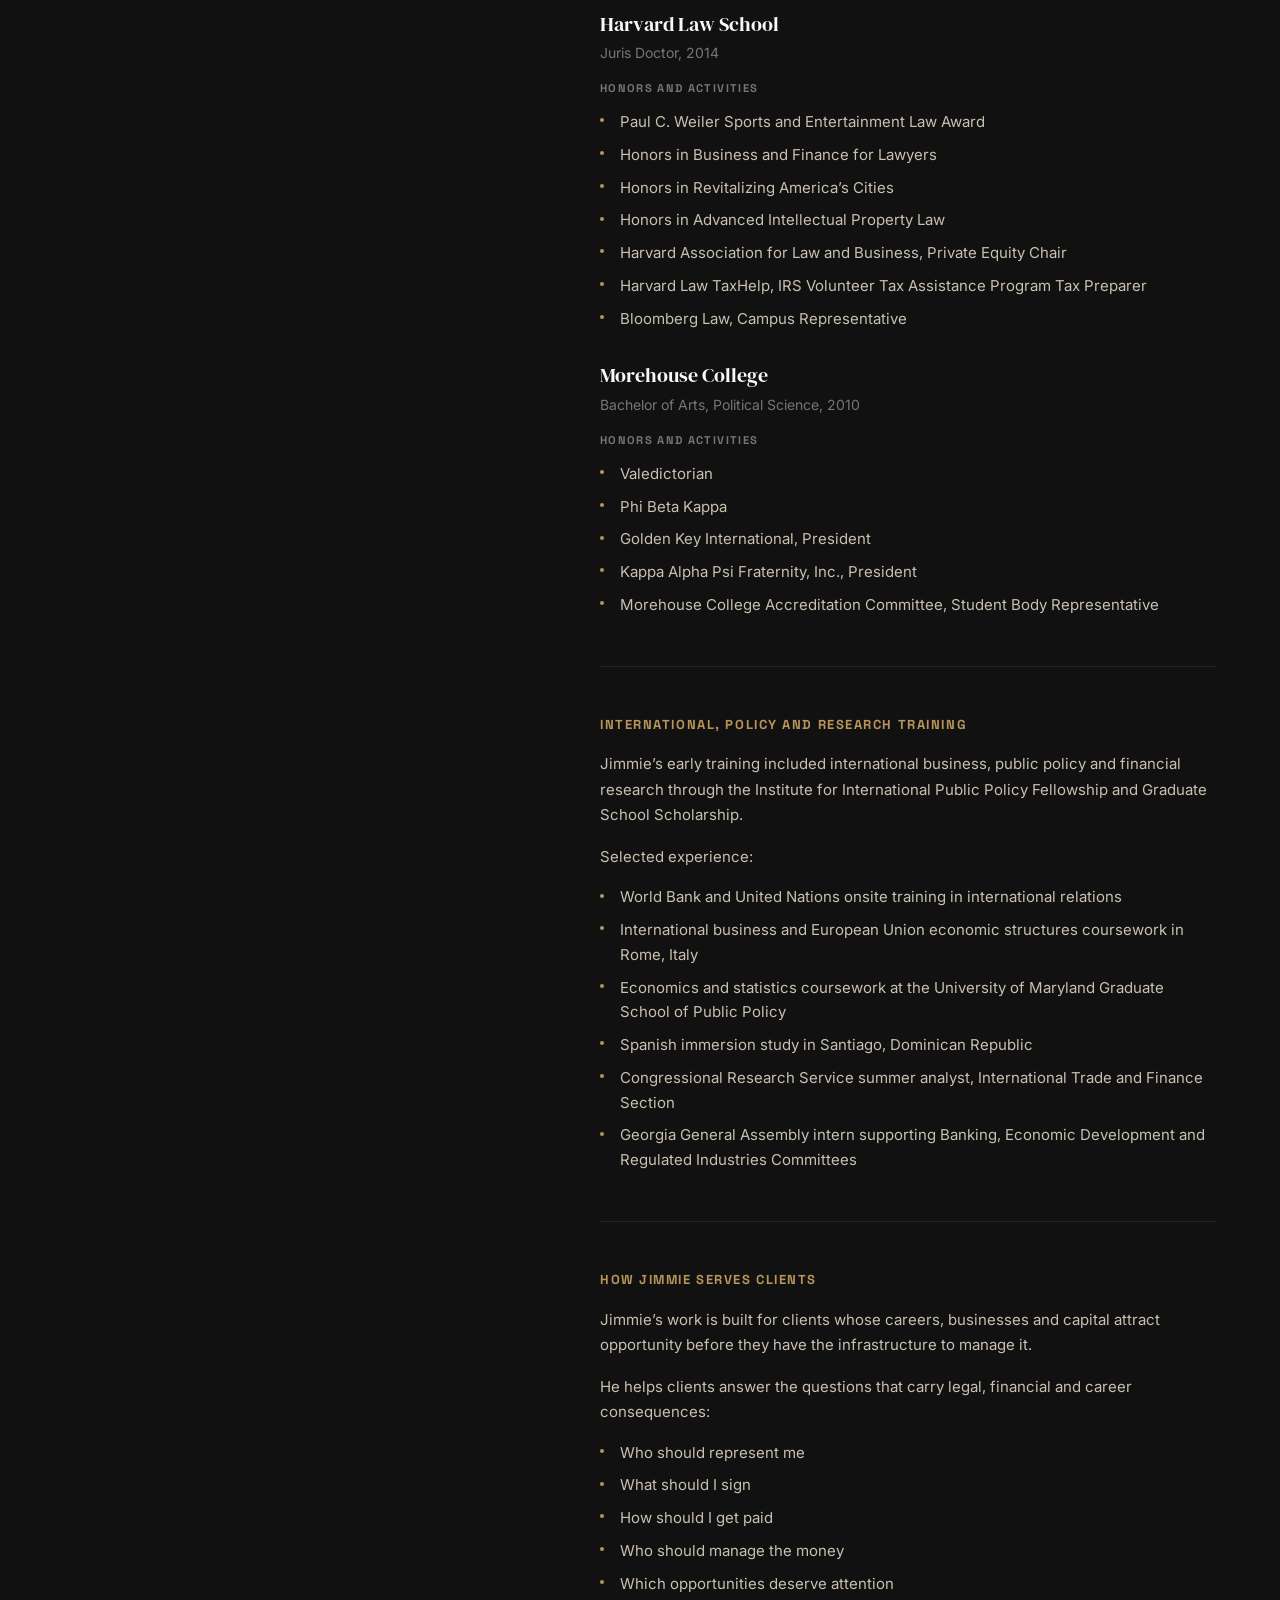
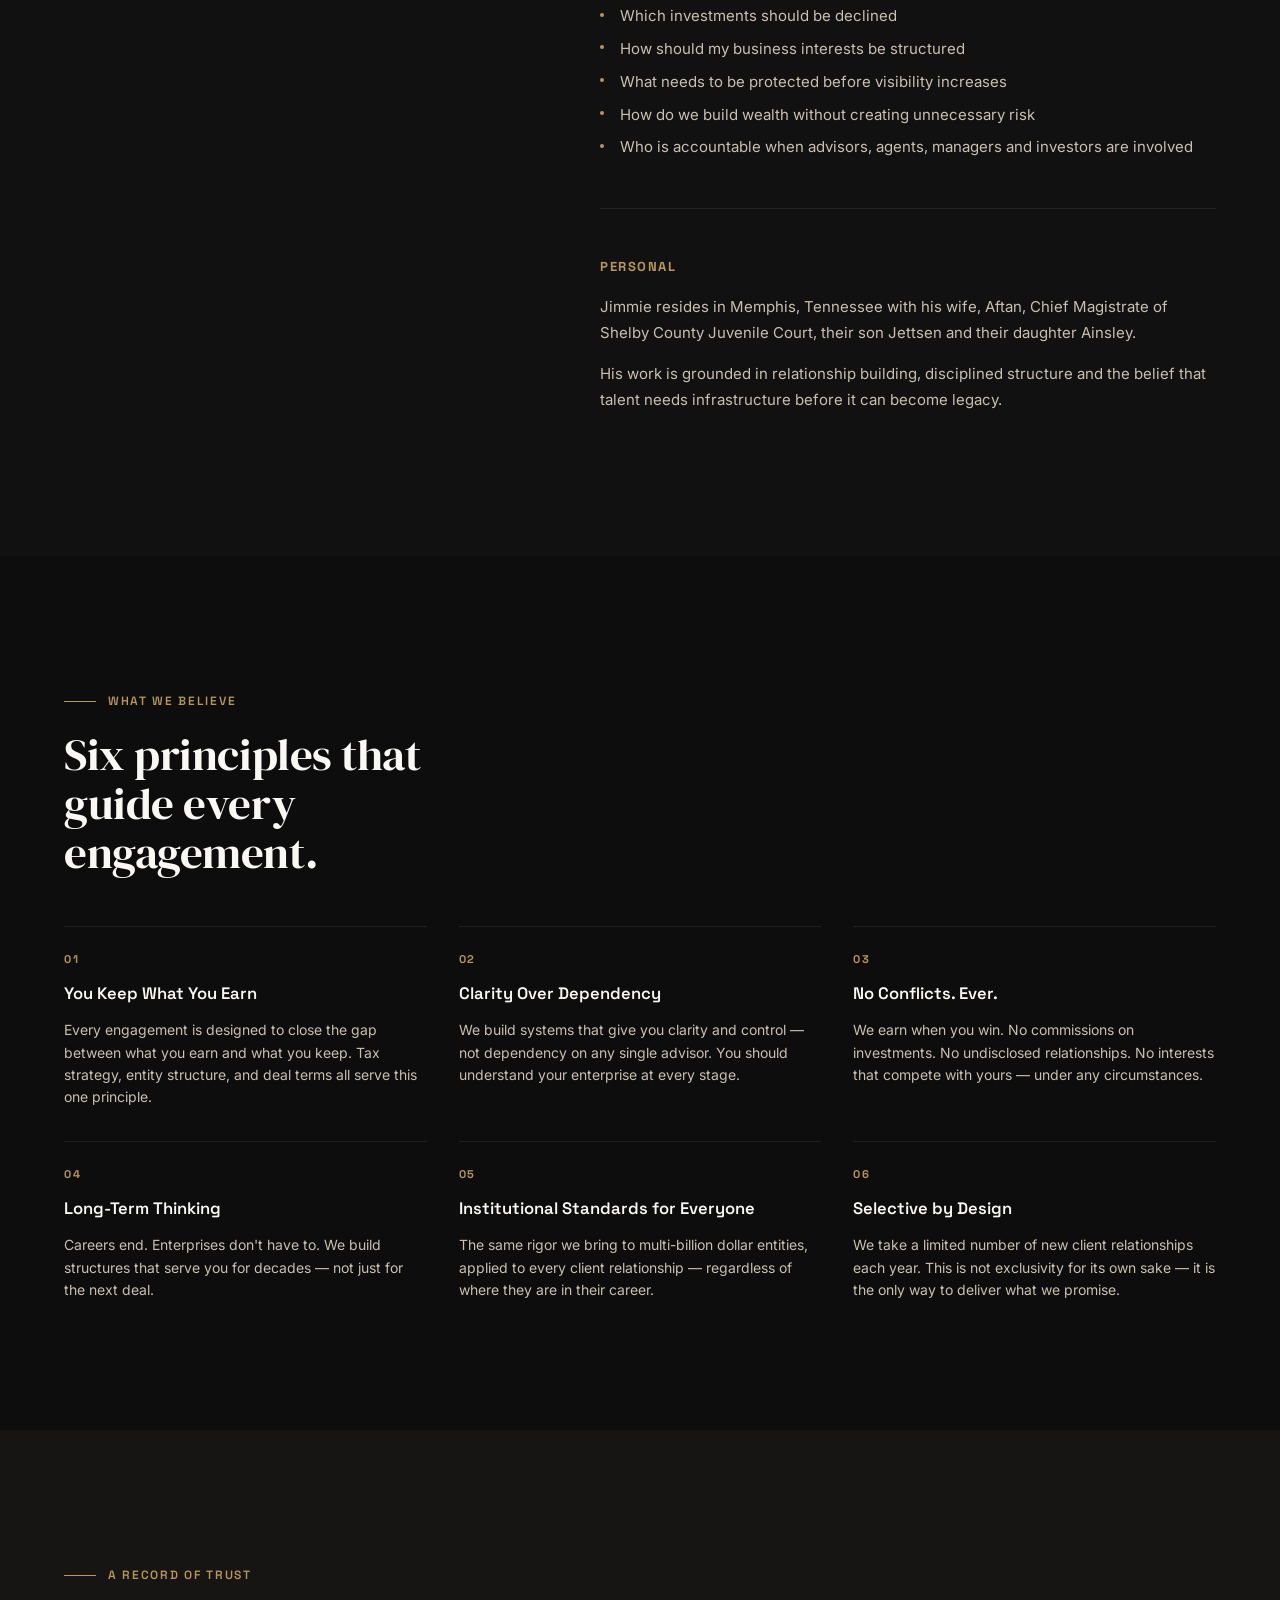
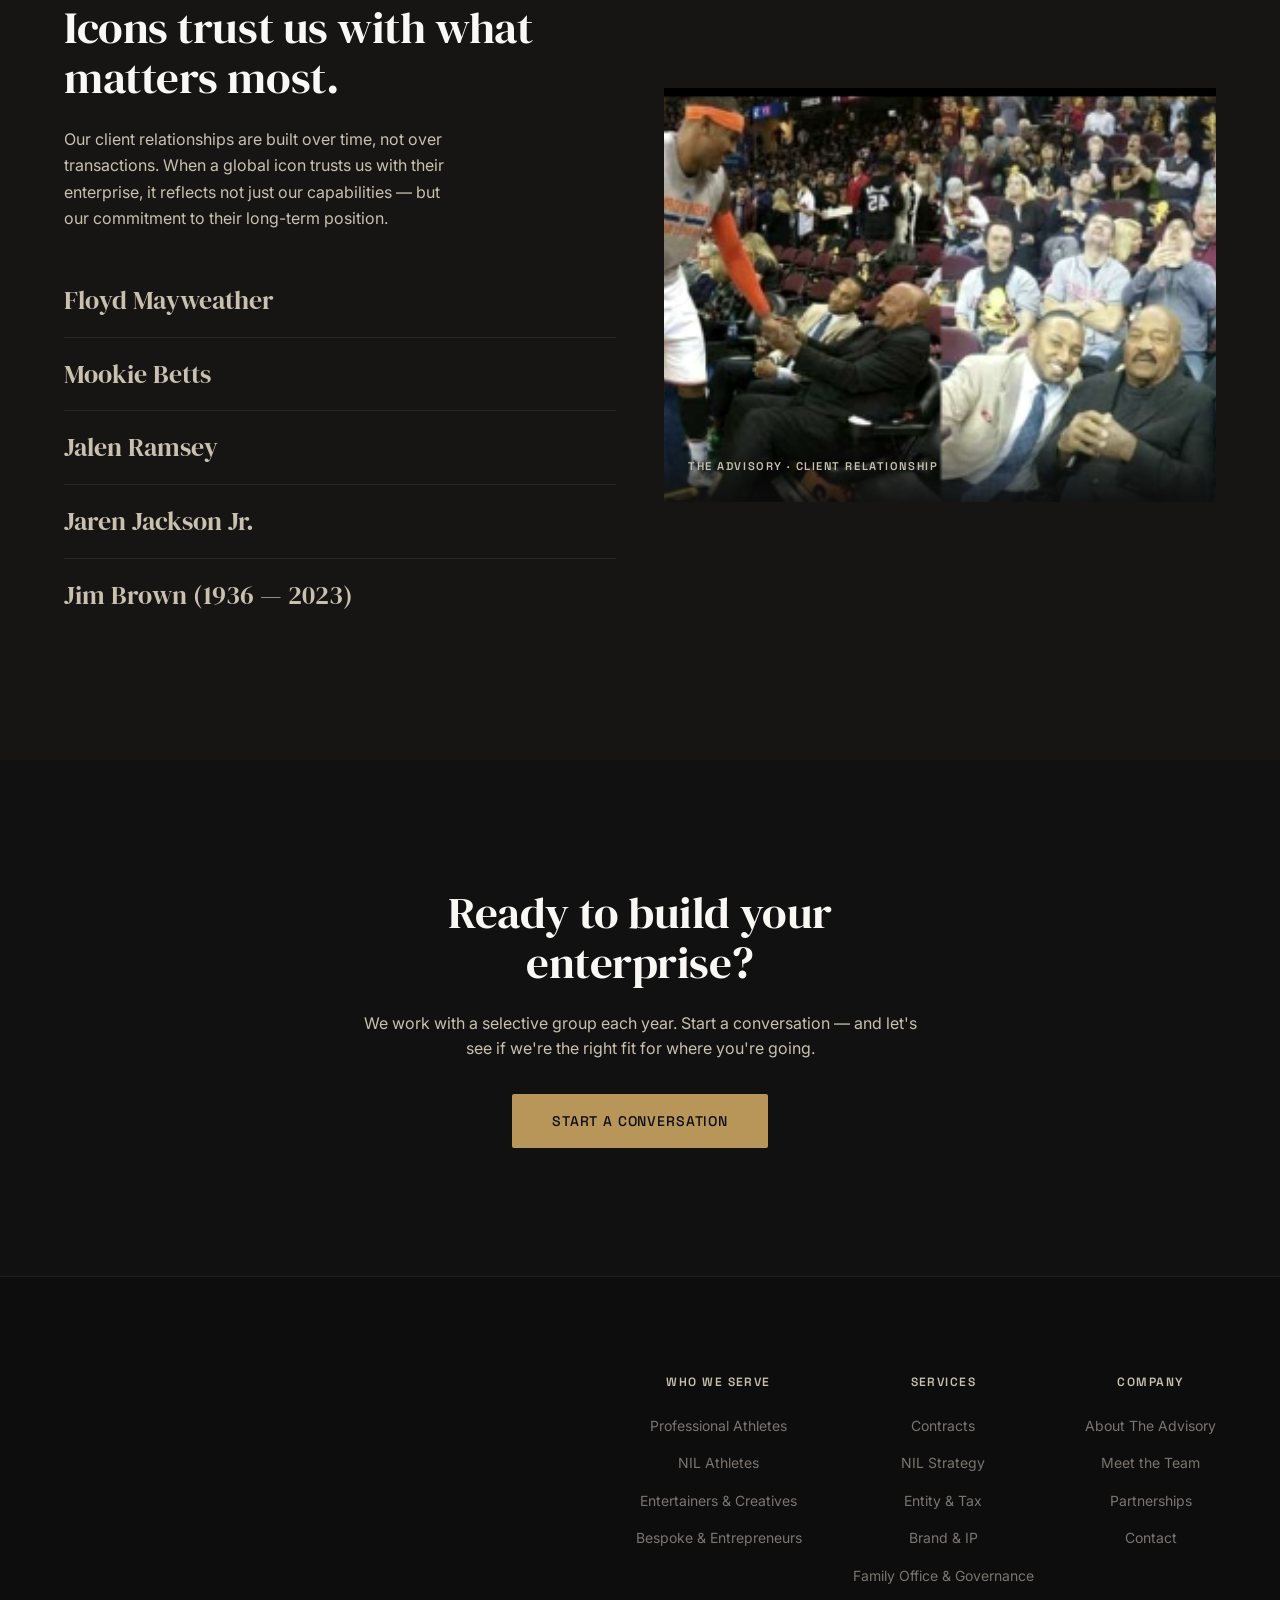
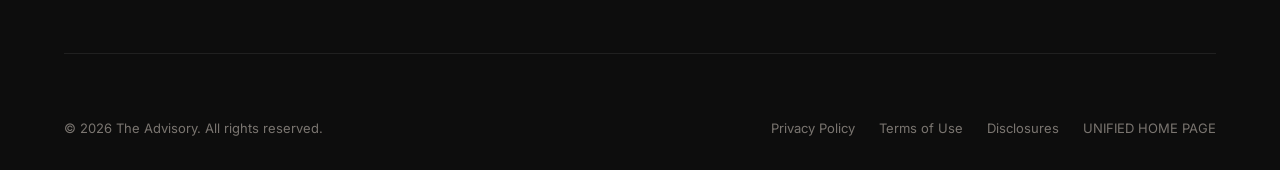
==== commit 7972beaf: "Meet Atty Card Preview Update" ====
--- a/about.html
+++ b/about.html
@@ -4,7 +4,7 @@
   <meta charset="UTF-8">
   <meta name="viewport" content="width=device-width, initial-scale=1.0">
   <title>About | The Advisory</title>
-  <meta name="description" content="Led by Jimmie B. Strong — Harvard Law Valedictorian, Vanderbilt Professor, Top 1% Financial Advisor. The Advisory builds institutional systems for athletes, entertainers, and entrepreneurs.">
+  <meta name="description" content="Jimmie B. Strong — Founder of The Advisory. Sports, entertainment, private client and family office advisory for athletes, entertainers, founders, investors and high net worth clients.">
   <link rel="stylesheet" href="css/design-system.css">
   <link rel="stylesheet" href="css/nav.css">
   <style>
@@ -94,16 +94,21 @@
 
     .founder-layout {
       display: grid;
-      grid-template-columns: 1fr 1.5fr;
-      gap: var(--space-6);
+      grid-template-columns: 5fr 7fr;
+      gap: var(--space-7);
       align-items: start;
+    }
+
+    .founder-photo-col {
+      position: sticky;
+      top: 100px;
     }
 
     .founder-image-wrap {
       position: relative;
       aspect-ratio: 3/4;
       overflow: hidden;
-      max-height: 600px;
+      max-height: 640px;
     }
 
     .founder-image-wrap img {
@@ -113,33 +118,122 @@
       filter: grayscale(20%) contrast(1.05);
     }
 
-    .founder-credentials {
-      margin-top: var(--space-4);
-    }
-
-    .credential-item {
-      display: flex;
-      align-items: flex-start;
-      gap: var(--space-2);
-      padding: var(--space-2) 0;
+    .founder-role {
+      font-family: var(--font-sans);
+      font-size: clamp(0.78rem, 1.05vw, 0.9rem);
+      font-weight: 600;
+      letter-spacing: 0.05em;
+      text-transform: uppercase;
+      color: var(--gold);
+      line-height: 1.55;
+      margin-bottom: var(--space-3);
+      max-width: 42ch;
+    }
+
+    .founder-intro {
+      font-size: 1rem;
+      color: var(--stone);
+      line-height: 1.75;
+      margin-bottom: var(--space-2);
+    }
+
+    .founder-block {
+      margin-bottom: var(--space-5);
+      padding-bottom: var(--space-4);
       border-bottom: 1px solid var(--border-dark);
     }
 
-    .credential-item:last-child { border-bottom: none; }
-
-    .cred-bullet {
+    .founder-block:last-child {
+      border-bottom: none;
+      margin-bottom: 0;
+      padding-bottom: 0;
+    }
+
+    .founder-block h3 {
+      font-family: var(--font-sans);
+      font-size: 0.8125rem;
+      font-weight: 700;
+      letter-spacing: 0.12em;
+      text-transform: uppercase;
+      color: var(--gold);
+      margin-bottom: var(--space-2);
+    }
+
+    .founder-block h4 {
+      font-family: var(--font-display);
+      font-size: clamp(1.125rem, 1.45vw, 1.375rem);
+      color: var(--ivory);
+      margin: var(--space-3) 0 var(--space-2);
+      line-height: 1.25;
+    }
+
+    .founder-block h4:first-of-type {
+      margin-top: 0;
+    }
+
+    .founder-block p {
+      font-size: 0.9375rem;
+      color: var(--stone);
+      line-height: 1.7;
+      margin-bottom: var(--space-2);
+    }
+
+    .founder-block ul {
+      list-style: none;
+      margin: 0 0 var(--space-2);
+      padding: 0;
+    }
+
+    .founder-block li {
+      position: relative;
+      padding-left: 1.25rem;
+      font-size: 0.9375rem;
+      color: var(--stone);
+      line-height: 1.65;
+      margin-bottom: 0.5rem;
+    }
+
+    .founder-block li::before {
+      content: '';
+      position: absolute;
+      left: 0;
+      top: 0.55em;
       width: 4px;
       height: 4px;
       border-radius: 50%;
       background-color: var(--gold);
-      flex-shrink: 0;
-      margin-top: 8px;
-    }
-
-    .cred-text {
-      font-size: 0.9375rem;
-      color: var(--stone);
-      line-height: 1.5;
+    }
+
+    .founder-edu {
+      margin-bottom: var(--space-4);
+    }
+
+    .founder-edu:last-child {
+      margin-bottom: 0;
+    }
+
+    .founder-edu-school {
+      font-family: var(--font-display);
+      font-size: clamp(1.25rem, 1.6vw, 1.5rem);
+      color: var(--ivory);
+      margin-bottom: 0.35rem;
+      line-height: 1.2;
+    }
+
+    .founder-edu-degree {
+      font-size: 0.875rem;
+      color: var(--muted);
+      margin-bottom: var(--space-2);
+    }
+
+    .founder-edu-label {
+      font-family: var(--font-sans);
+      font-size: 0.7rem;
+      font-weight: 700;
+      letter-spacing: 0.12em;
+      text-transform: uppercase;
+      color: var(--muted);
+      margin-bottom: 0.75rem;
     }
 
     /* ===== PHILOSOPHY ===== */
@@ -221,6 +315,7 @@
     /* ===== RESPONSIVE ===== */
     @media (max-width: 1024px) {
       .founder-layout { grid-template-columns: 1fr; }
+      .founder-photo-col { position: static; }
       .philosophy-items { grid-template-columns: 1fr 1fr; }
       .legacy-layout { grid-template-columns: 1fr; }
     }
@@ -474,59 +569,195 @@
   </section>
 
   <!-- FOUNDER SECTION -->
-  <section class="founder-section">
+  <section class="founder-section" id="founder">
     <div class="container">
       <div class="founder-layout">
 
-        <div class="reveal">
+        <div class="founder-photo-col reveal">
           <div class="founder-image-wrap">
-            <img src="images/social-proof-enhanced-1.jpg"
-                 alt="Jimmie B. Strong, Founder — The Advisory"
-                 loading="lazy"
-                 onerror="this.src='images/social-proof-2.jpg'">
+            <img src="images/social-proof-2.jpg"
+                 alt="Jimmie B. Strong — Founder, The Advisory"
+                 loading="lazy">
             <div style="position:absolute;bottom:0;left:0;right:0;padding:1.5rem;background:linear-gradient(to top,rgba(13,13,13,0.9),transparent);">
               <span style="font-family:var(--font-sans);font-size:0.7rem;font-weight:600;letter-spacing:0.14em;text-transform:uppercase;color:var(--stone);">Jimmie B. Strong · Founder</span>
             </div>
           </div>
         </div>
 
-        <div class="reveal reveal-delay-1">
+        <div class="founder-bio-col reveal reveal-delay-1">
           <div class="eyebrow"><span class="label">Our Founder</span></div>
-          <h2 class="display-md text-white" style="margin-bottom: var(--space-3);">Jimmie B. Strong</h2>
-          <p class="body-md text-stone" style="margin-bottom: var(--space-3);">
-            Jimmie B. Strong built The Advisory from a conviction that the people who create the
-            most value in sports and entertainment deserve the same institutional protection
-            and intelligence that major corporations take for granted.
-          </p>
-          <p class="body-md text-stone" style="margin-bottom: var(--space-4);">
-            His unique combination of legal mastery, financial advisory expertise, and academic
-            leadership gives The Advisory a perspective that no single-discipline firm can match.
-            When you work with The Advisory, you work with someone who has been at the
-            intersection of law, finance, and elite performance for decades.
-          </p>
-
-          <div class="founder-credentials">
-            <div class="credential-item">
-              <div class="cred-bullet"></div>
-              <div class="cred-text">Harvard Law School Grad &amp; record holder for most sports law credits in HLS history,</div>
+          <h2 class="display-md text-white" style="margin-bottom: var(--space-2);">Jimmie B. Strong</h2>
+          <p class="founder-role">Founder | Sports, Entertainment, Private Client and Family Office Advisory</p>
+
+          <p class="founder-intro">Jimmie B. Strong advises athletes, entertainers, founders, investors, family offices and high net worth clients on the legal, business and financial architecture behind long term wealth.</p>
+          <p class="founder-intro" style="margin-bottom: var(--space-5);">His work sits at the intersection of sports law, entertainment, corporate transactions, investment strategy, family office design, brand monetization, tax aware planning and professional service provider management.</p>
+
+          <div class="founder-block">
+            <h3>Representative Focus</h3>
+
+            <h4>NIL, Student Athlete and Parent Advisory</h4>
+            <p>Jimmie advises high school athletes, college athletes and their families on the business and legal decisions that follow athletic visibility.</p>
+            <p>Areas of focus include:</p>
+            <ul>
+              <li>NIL contract review and negotiation</li>
+              <li>Brand partnership structure</li>
+              <li>Sponsorship and endorsement agreements</li>
+              <li>Agent selection and management</li>
+              <li>Investor and advisor screening</li>
+              <li>Parent education and decision support</li>
+              <li>School, booster, collective and third party relationship review</li>
+              <li>Career planning beyond eligibility</li>
+              <li>Tax, entity and payment structure coordination</li>
+              <li>Long term wealth planning before professional income arrives</li>
+            </ul>
+
+            <h4>Professional Athlete and Entertainer Advisory</h4>
+            <p>For professional athletes, entertainers and creators, Jimmie helps build the operating structure around the career, not just the contract.</p>
+            <p>Advisory areas include:</p>
+            <ul>
+              <li>Representation strategy</li>
+              <li>Agent, manager, attorney and advisor coordination</li>
+              <li>Family office setup and management</li>
+              <li>Endorsement and licensing opportunities</li>
+              <li>Business entity formation</li>
+              <li>Investment review and transaction structure</li>
+              <li>Private equity and venture capital access</li>
+              <li>Brand ownership and monetization</li>
+              <li>Real estate, operating business and startup investment review</li>
+              <li>Tax optimization in coordination with tax professionals</li>
+              <li>Succession, estate and legacy planning coordination</li>
+              <li>Professional service provider oversight</li>
+            </ul>
+
+            <h4>Family Office and Private Client Infrastructure</h4>
+            <p>Jimmie works with clients whose income, reputation, relationships and deal flow require more than traditional legal support.</p>
+            <p>His family office and private client work includes:</p>
+            <ul>
+              <li>Building the client&rsquo;s advisory team</li>
+              <li>Coordinating attorneys, accountants, agents, managers, bankers and investment professionals</li>
+              <li>Reviewing investment opportunities before capital is committed</li>
+              <li>Structuring operating companies, holding companies and affiliated entities</li>
+              <li>Designing governance around family, business and investment decisions</li>
+              <li>Managing conflicts between business partners, family members, investors and representatives</li>
+              <li>Supporting wealth preservation, growth and transfer planning</li>
+              <li>Creating systems that allow clients to evaluate opportunities without being overrun by them</li>
+            </ul>
+          </div>
+
+          <div class="founder-block">
+            <h3>Sports and Entertainment Experience</h3>
+            <p>Jimmie&rsquo;s sports and entertainment work includes advisory services for athletes, entertainers, college programs and student athletes.</p>
+            <p>Notable experience includes:</p>
+            <ul>
+              <li>First three sports and entertainment clients included Floyd Mayweather, Jim Brown and Mookie Betts</li>
+              <li>Adjunct Professor of Sports Law at Vanderbilt Law School</li>
+              <li>Recipient of Harvard Law School&rsquo;s Paul C. Weiler Sports and Entertainment Law Award</li>
+              <li>Earned extensive sports and entertainment law coursework while at Harvard Law School</li>
+              <li>Partner in ESQ Agency, a talent management agency representing athletes, writers, producers and creative artists</li>
+              <li>Provides curriculum development and career development services to college sports programs and student athletes</li>
+            </ul>
+          </div>
+
+          <div class="founder-block">
+            <h3>Corporate, Investment and Transactional Background</h3>
+            <p>Jimmie&rsquo;s private client work is supported by a corporate and investment background that includes securities law, mergers and acquisitions, private equity, venture capital, emerging companies and fund formation.</p>
+            <p>Experience includes:</p>
+            <ul>
+              <li>President and Chief Executive Officer of The Advisory Incorporated, The Advisory PLLC and The Advisory Fund</li>
+              <li>Former General Counsel of Rally Network, Inc., a creator economy platform focused on digital economies, cryptocurrencies and NFTs</li>
+              <li>Former Chief Legal Officer of Rosmar USA, Inc. and Grupo Rosmar</li>
+              <li>Former associate in Baker Donelson&rsquo;s securities, mergers and acquisitions and emerging companies practices</li>
+              <li>Advises venture capital funds, private equity funds, family offices, athletes, entertainers and entrepreneurs</li>
+              <li>Works on fund formation, fund management, transaction structure, investor relationships and growth strategy</li>
+              <li>Provides counsel on entity formation, intellectual property protection, capital strategy, governance and strategic expansion</li>
+            </ul>
+          </div>
+
+          <div class="founder-block">
+            <h3>Board, Investment and Operating Company Experience</h3>
+            <p>Jimmie&rsquo;s advisory work is shaped by firsthand experience as a lawyer, operator, investor and board member.</p>
+            <p>Current and prior roles include:</p>
+            <ul>
+              <li>Board Member, PRSM Healthcare</li>
+              <li>Board Member, MMCV, Inc., a venture capital investment holding company and wholly owned subsidiary of Meharry Medical College</li>
+              <li>Equity owner in Interventional Diabetes Center</li>
+              <li>Equity owner in Everoom</li>
+              <li>Investor and advisor to high growth technology startups</li>
+              <li>President of Elite Construction Contractors &amp; Design</li>
+              <li>Partner in ESQ Agency</li>
+            </ul>
+          </div>
+
+          <div class="founder-block">
+            <h3>Education</h3>
+
+            <div class="founder-edu">
+              <div class="founder-edu-school">Harvard Law School</div>
+              <div class="founder-edu-degree">Juris Doctor, 2014</div>
+              <div class="founder-edu-label">Honors and activities</div>
+              <ul>
+                <li>Paul C. Weiler Sports and Entertainment Law Award</li>
+                <li>Honors in Business and Finance for Lawyers</li>
+                <li>Honors in Revitalizing America&rsquo;s Cities</li>
+                <li>Honors in Advanced Intellectual Property Law</li>
+                <li>Harvard Association for Law and Business, Private Equity Chair</li>
+                <li>Harvard Law TaxHelp, IRS Volunteer Tax Assistance Program Tax Preparer</li>
+                <li>Bloomberg Law, Campus Representative</li>
+              </ul>
             </div>
-            <div class="credential-item">
-              <div class="cred-bullet"></div>
-              <div class="cred-text">Morehouse Law Valedictorian</div>
+
+            <div class="founder-edu">
+              <div class="founder-edu-school">Morehouse College</div>
+              <div class="founder-edu-degree">Bachelor of Arts, Political Science, 2010</div>
+              <div class="founder-edu-label">Honors and activities</div>
+              <ul>
+                <li>Valedictorian</li>
+                <li>Phi Beta Kappa</li>
+                <li>Golden Key International, President</li>
+                <li>Kappa Alpha Psi Fraternity, Inc., President</li>
+                <li>Morehouse College Accreditation Committee, Student Body Representative</li>
+              </ul>
             </div>
-            <div class="credential-item">
-              <div class="cred-bullet"></div>
-              <div class="cred-text">Top 1% Financial Advisor, nationally ranked</div>
-            </div>
-            <div class="credential-item">
-              <div class="cred-bullet"></div>
-              <div class="cred-text">Vanderbilt University — Faculty, Business and Legal Studies</div>
-            </div>
-            <div class="credential-item">
-              <div class="cred-bullet"></div>
-              <div class="cred-text">Specializations: Sports law, entertainment law, NIL, family governance, deal structuring, enterprise advisory</div>
-            </div>
-          </div>
+          </div>
+
+          <div class="founder-block">
+            <h3>International, Policy and Research Training</h3>
+            <p>Jimmie&rsquo;s early training included international business, public policy and financial research through the Institute for International Public Policy Fellowship and Graduate School Scholarship.</p>
+            <p>Selected experience:</p>
+            <ul>
+              <li>World Bank and United Nations onsite training in international relations</li>
+              <li>International business and European Union economic structures coursework in Rome, Italy</li>
+              <li>Economics and statistics coursework at the University of Maryland Graduate School of Public Policy</li>
+              <li>Spanish immersion study in Santiago, Dominican Republic</li>
+              <li>Congressional Research Service summer analyst, International Trade and Finance Section</li>
+              <li>Georgia General Assembly intern supporting Banking, Economic Development and Regulated Industries Committees</li>
+            </ul>
+          </div>
+
+          <div class="founder-block">
+            <h3>How Jimmie Serves Clients</h3>
+            <p>Jimmie&rsquo;s work is built for clients whose careers, businesses and capital attract opportunity before they have the infrastructure to manage it.</p>
+            <p>He helps clients answer the questions that carry legal, financial and career consequences:</p>
+            <ul>
+              <li>Who should represent me</li>
+              <li>What should I sign</li>
+              <li>How should I get paid</li>
+              <li>Who should manage the money</li>
+              <li>Which opportunities deserve attention</li>
+              <li>Which investments should be declined</li>
+              <li>How should my business interests be structured</li>
+              <li>What needs to be protected before visibility increases</li>
+              <li>How do we build wealth without creating unnecessary risk</li>
+              <li>Who is accountable when advisors, agents, managers and investors are involved</li>
+            </ul>
+          </div>
+
+          <div class="founder-block">
+            <h3>Personal</h3>
+            <p>Jimmie resides in Memphis, Tennessee with his wife, Aftan, Chief Magistrate of Shelby County Juvenile Court, their son Jettsen and their daughter Ainsley.</p>
+            <p>His work is grounded in relationship building, disciplined structure and the belief that talent needs infrastructure before it can become legacy.</p>
+          </div>
+
         </div>
 
       </div>
@@ -600,7 +831,7 @@
         </div>
 
         <div class="reveal reveal-delay-2" style="position: relative; aspect-ratio: 4/3; overflow: hidden;">
-          <img src="images/social-proof-enhanced-2.jpg"
+          <img src="images/social-proof-3.jpg"
                alt="The Advisory founder with clients"
                loading="lazy"
                onerror="this.src='images/social-proof-3.jpg'"
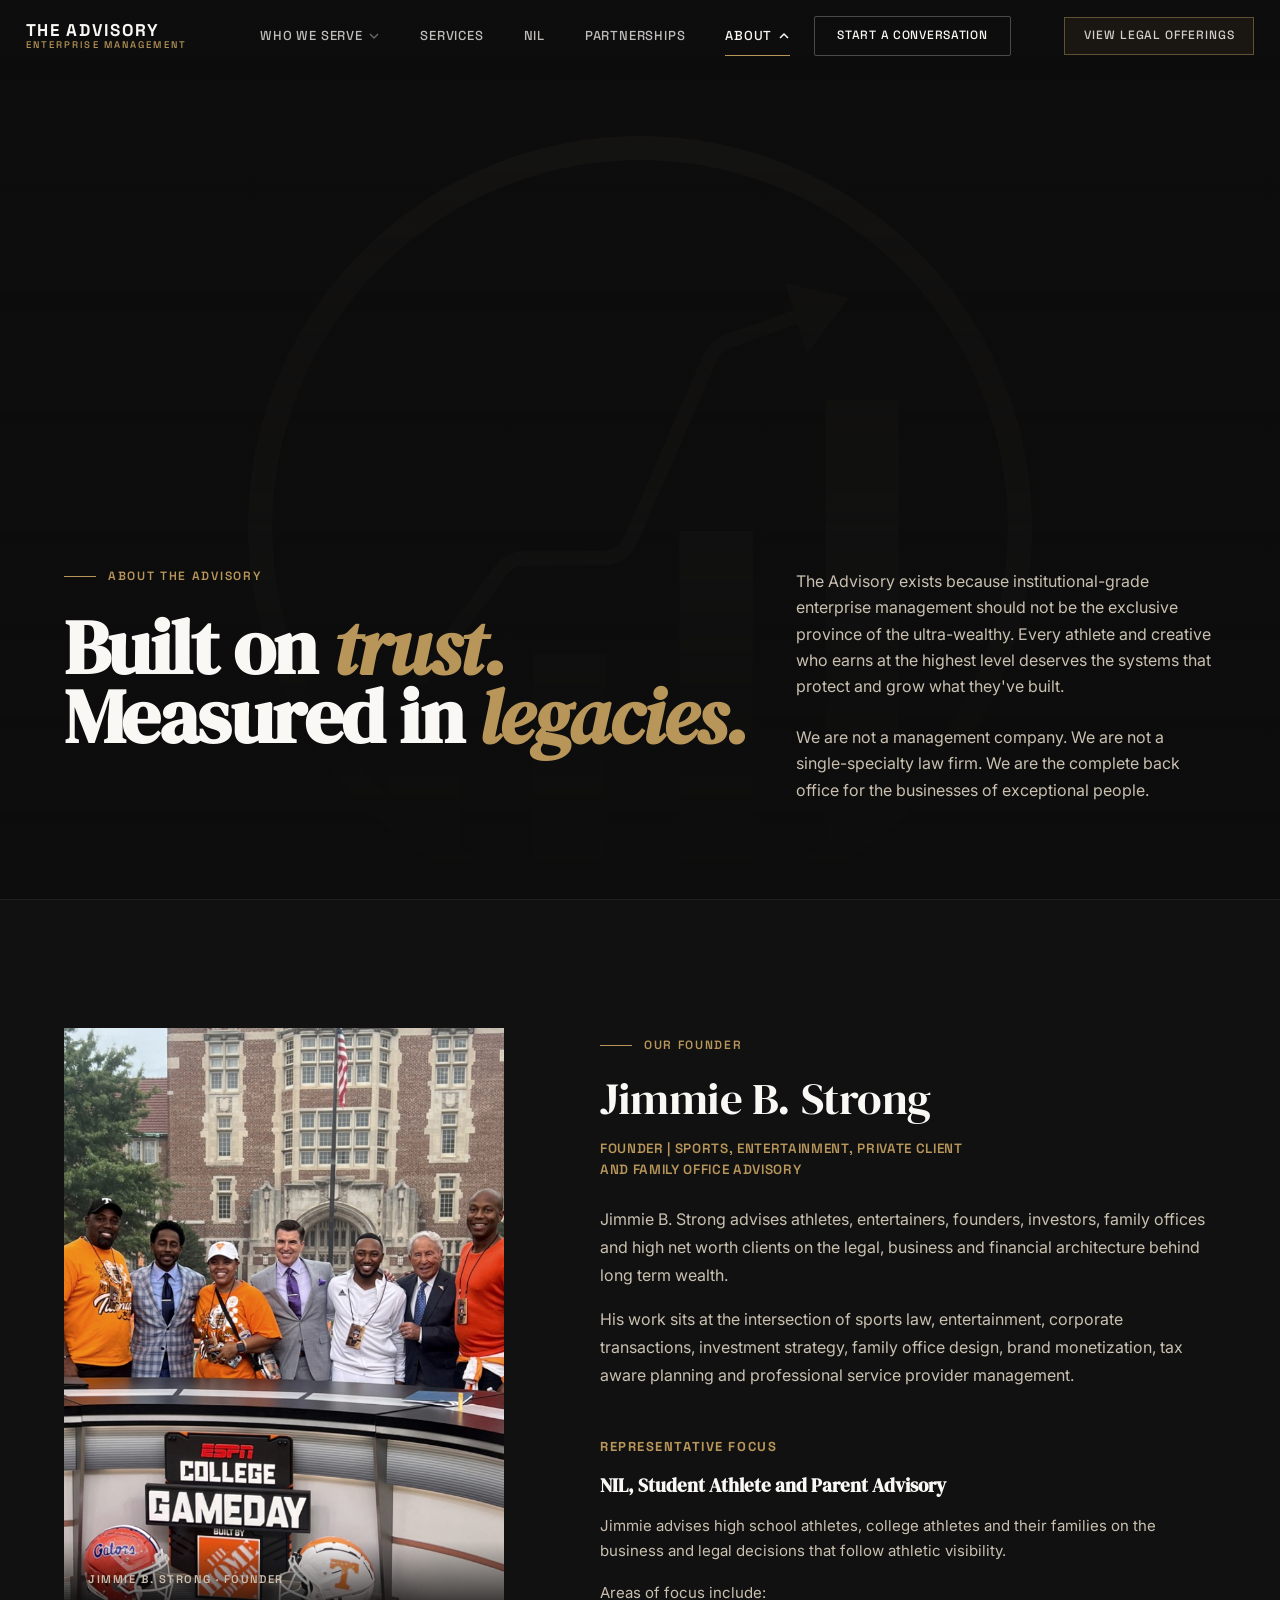
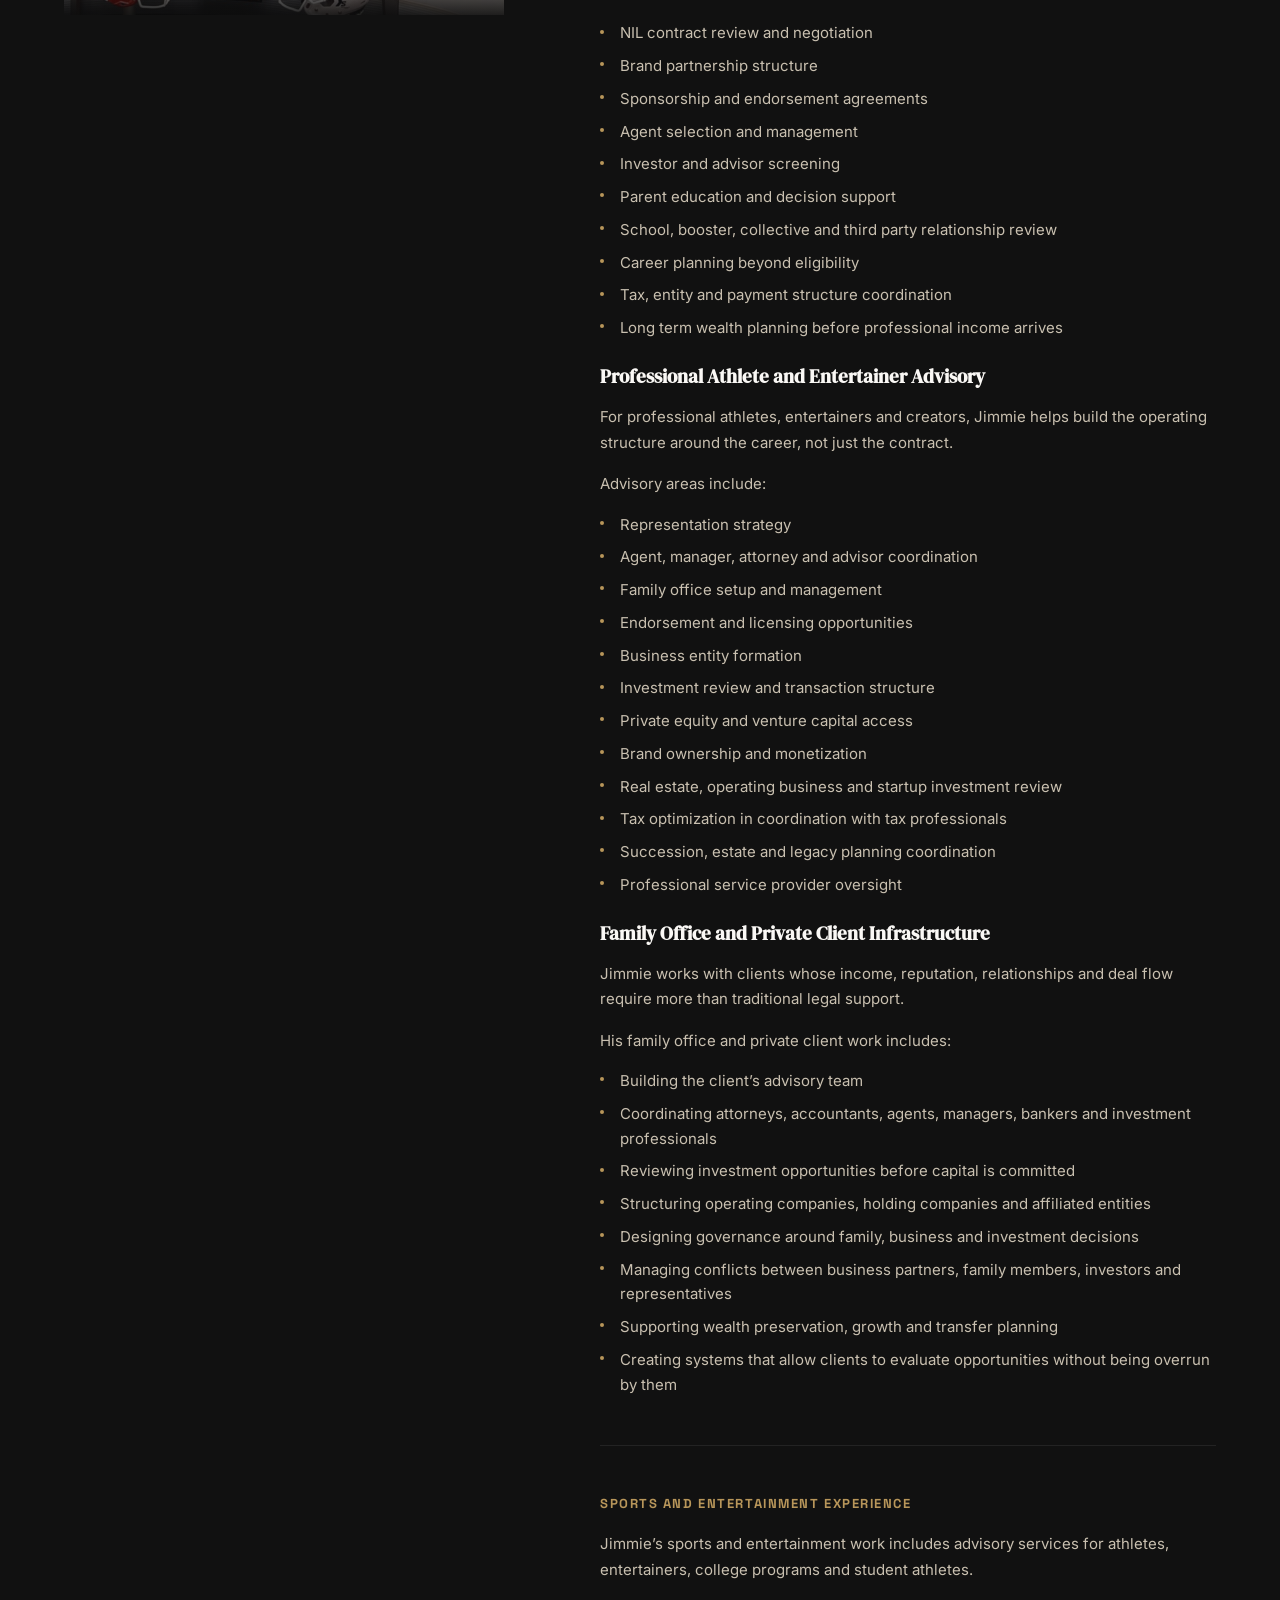
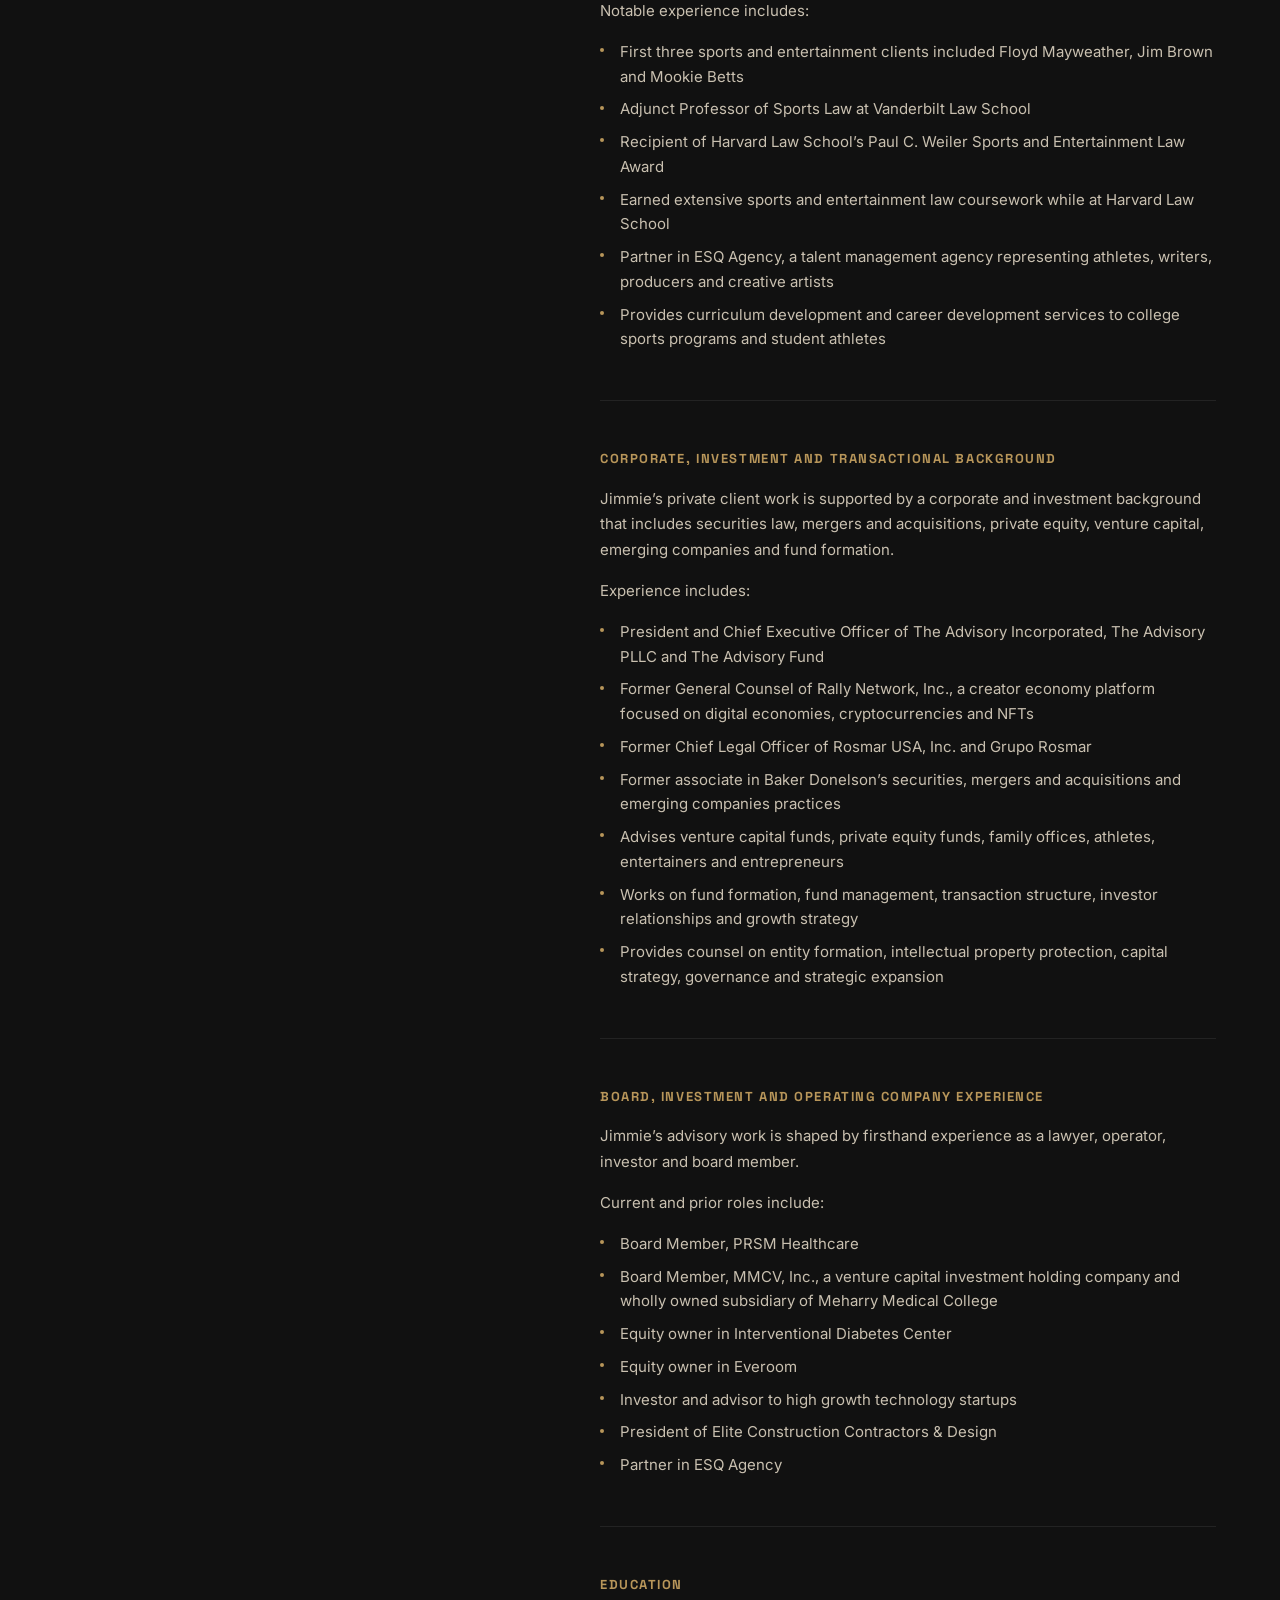
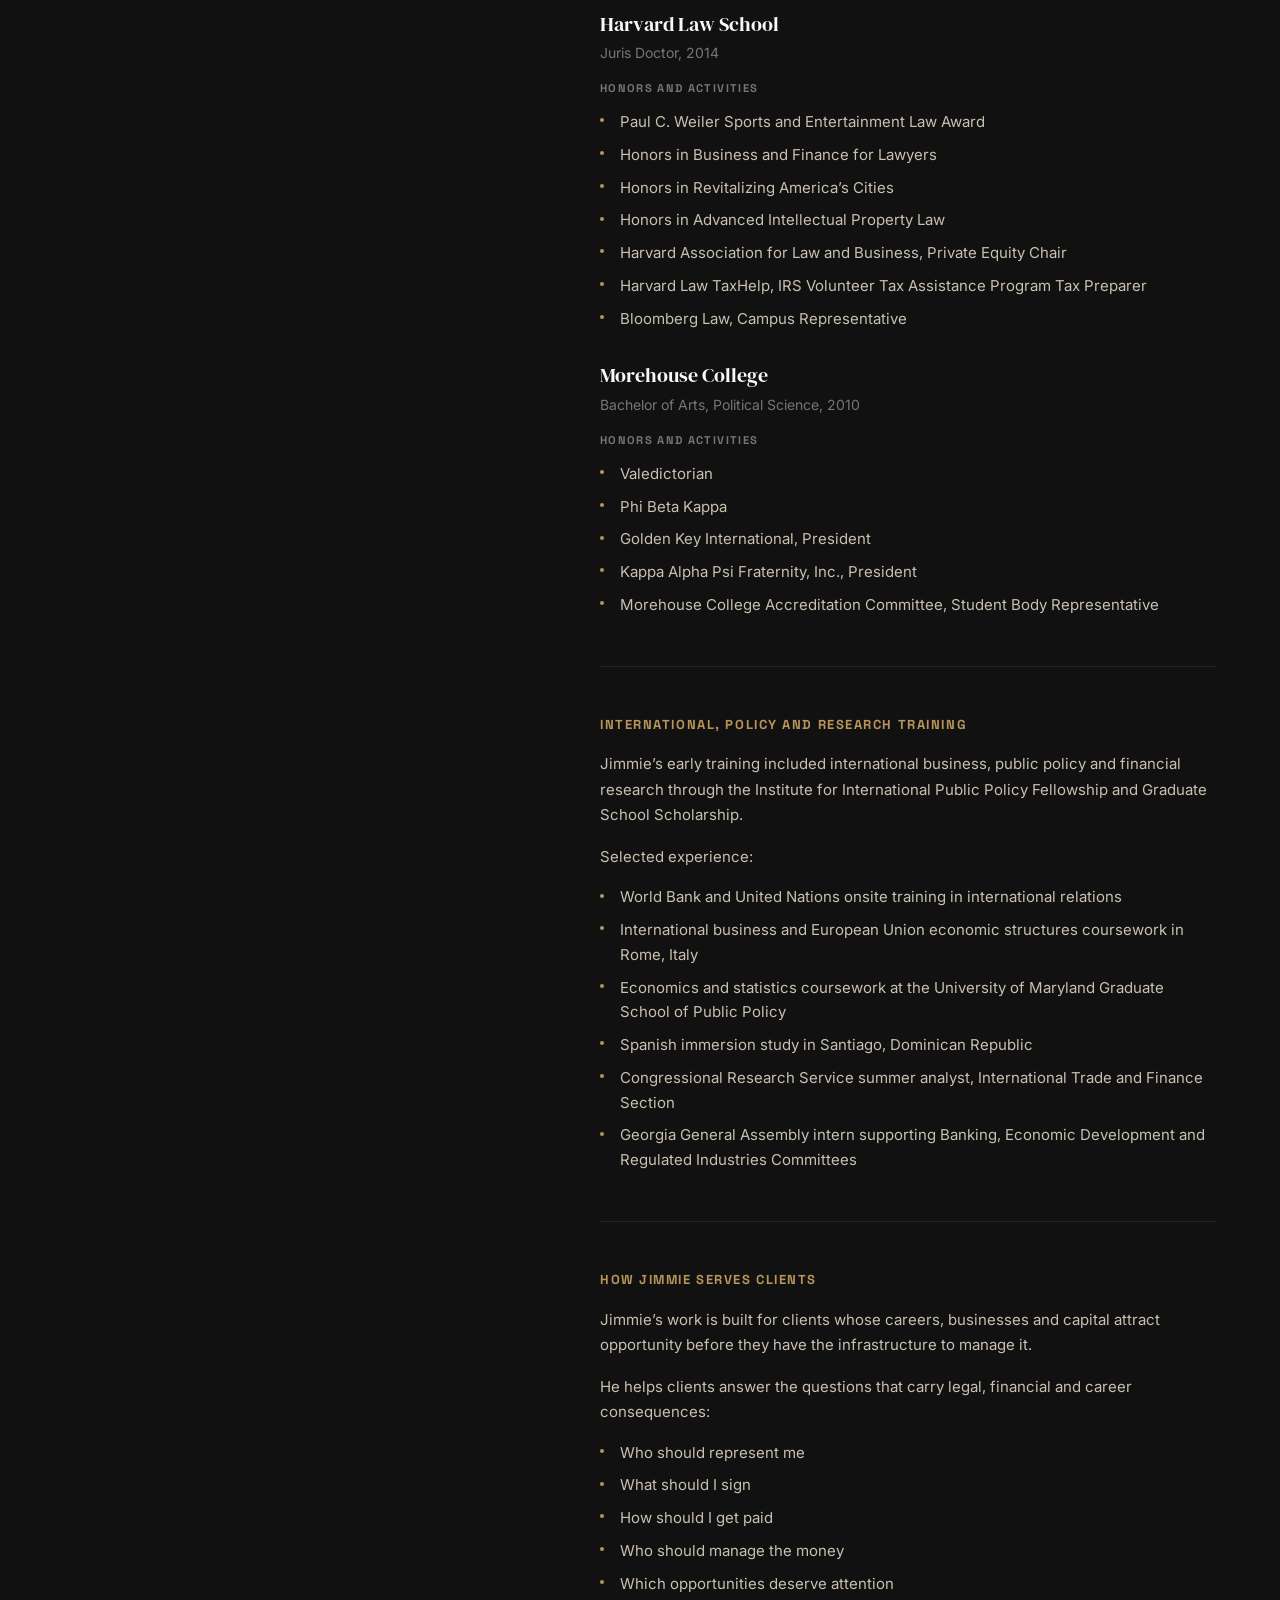
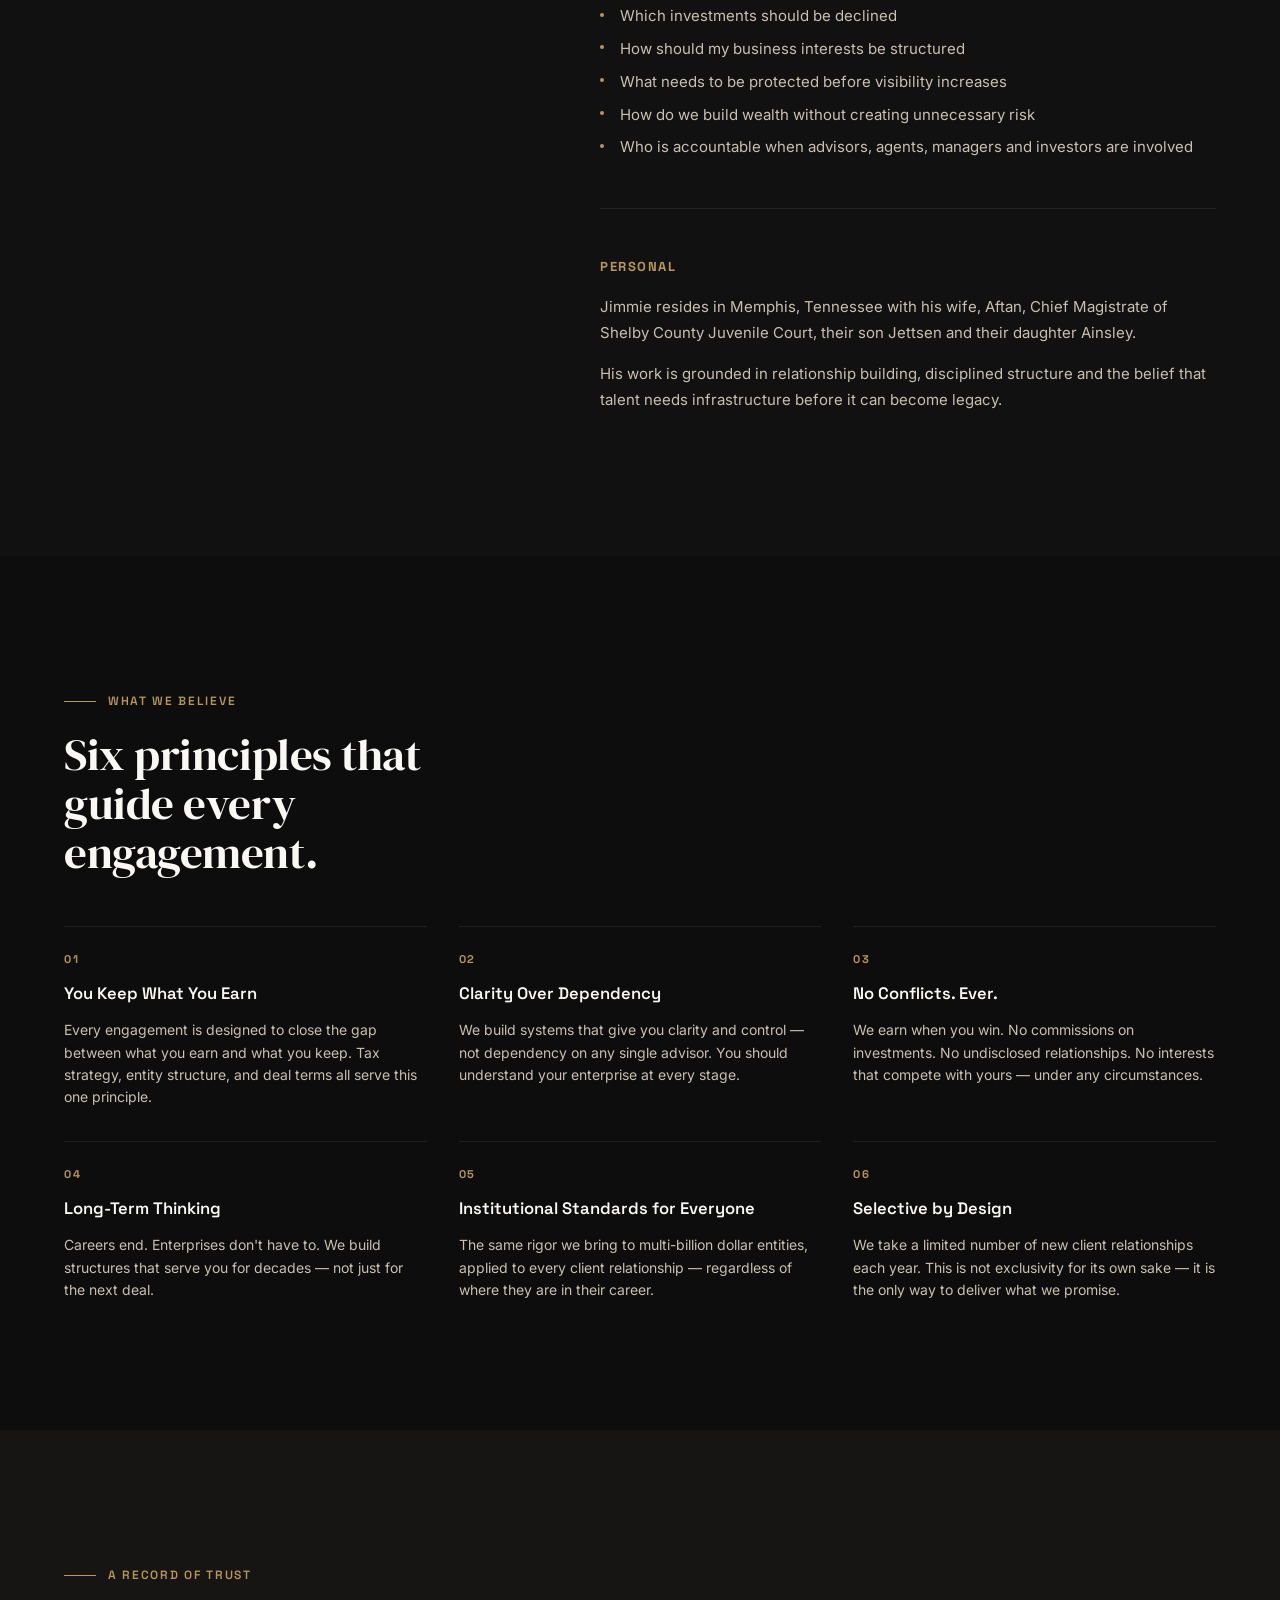
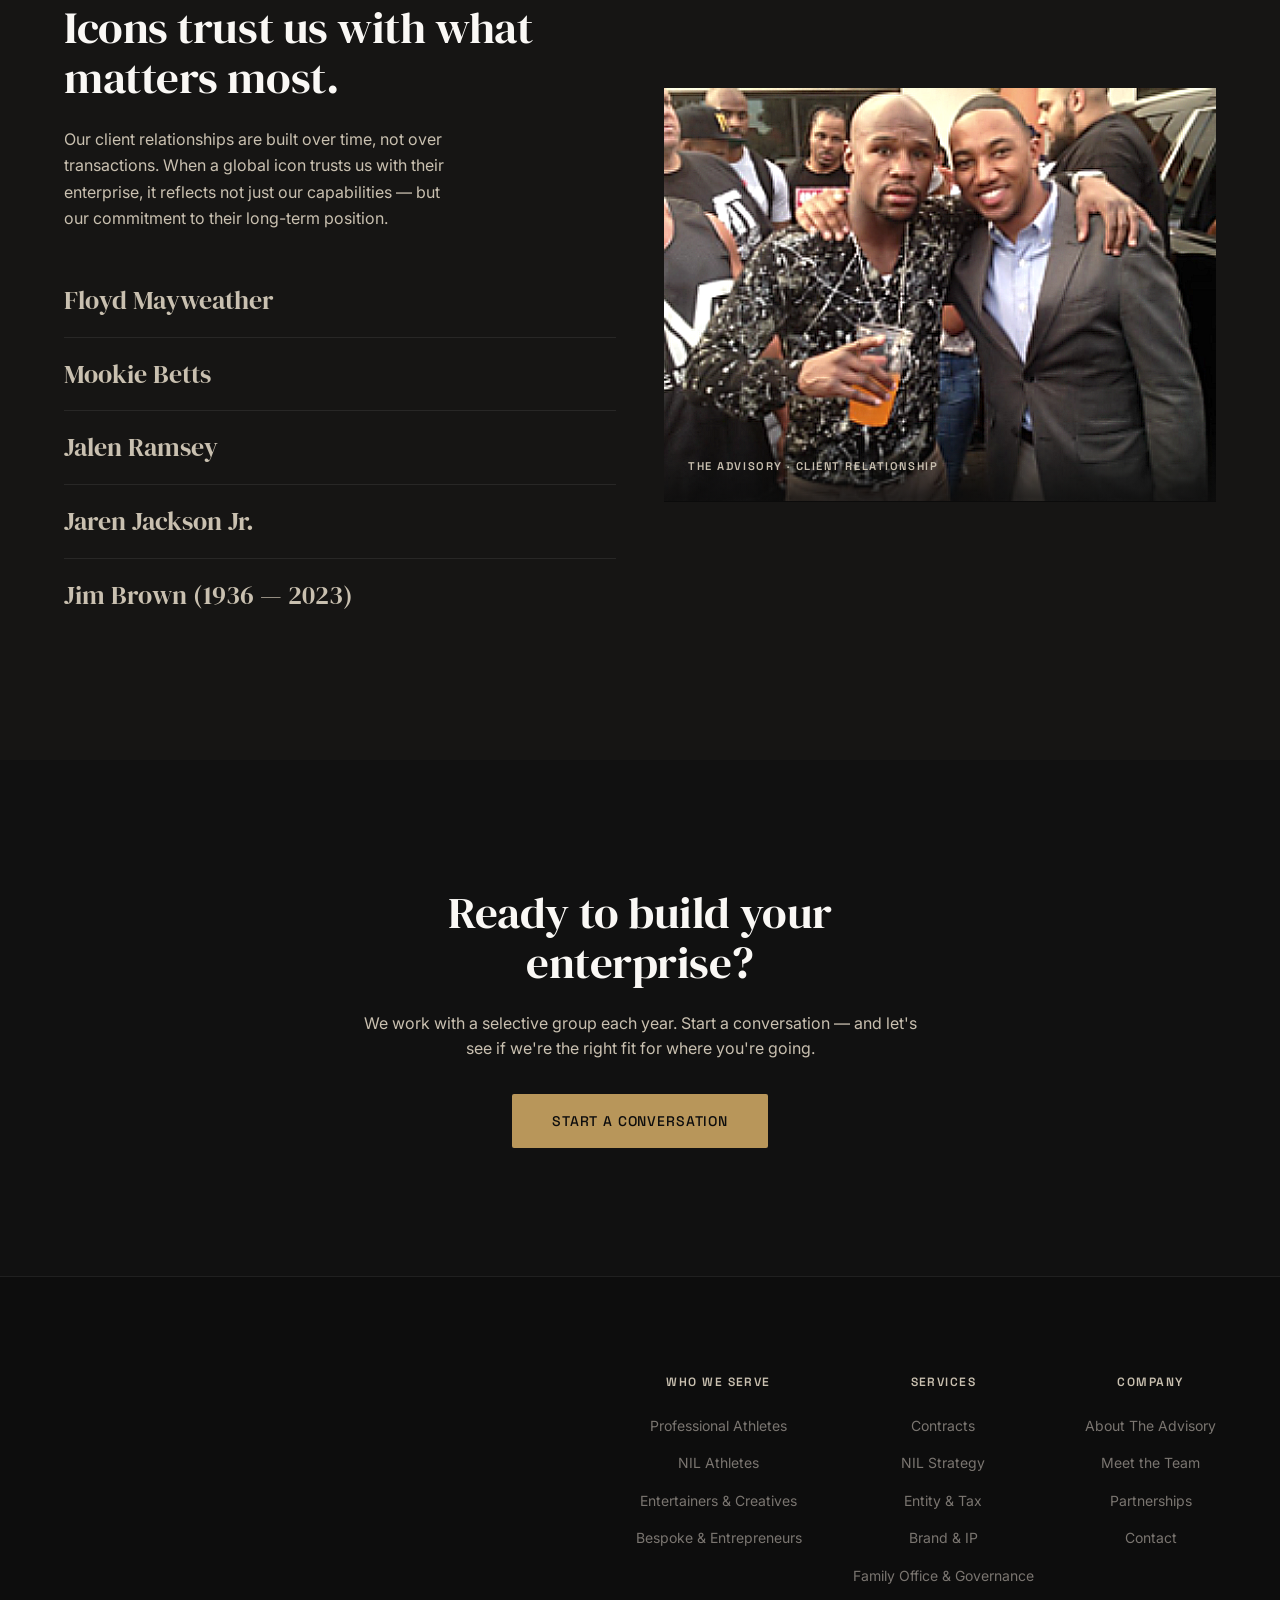
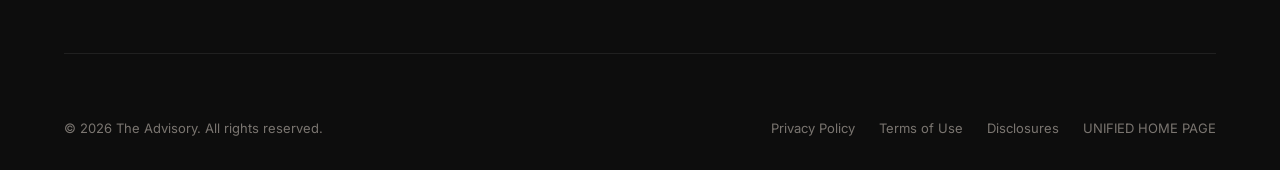
==== commit 761f741d: "Update Sports side images" ====
--- a/about.html
+++ b/about.html
@@ -489,14 +489,14 @@
           <li class="nav-item"><a href="services.html" class="nav-link">Services</a></li>
           <li class="nav-item"><a href="nil.html" class="nav-link">NIL</a></li>
           <li class="nav-item"><a href="partnerships.html" class="nav-link">Partnerships</a></li>
-          <li class="nav-item active"><a href="about.html" class="nav-link">About<svg class="chevron" viewBox="0 0 12 12" fill="none" stroke="currentColor" stroke-width="1.5"><path d="M2 4l4 4 4-4"/></svg></a><ul class="dropdown"><li class="dropdown-item"><a href="about.html" class="dropdown-link">About The Advisory</a></li><li class="dropdown-item"><a href="https://theadvisorypllc.netlify.app/attorneys" class="dropdown-link">Meet the Team</a></li></ul></li>
+          <li class="nav-item active"><a href="about.html" class="nav-link">About<svg class="chevron" viewBox="0 0 12 12" fill="none" stroke="currentColor" stroke-width="1.5"><path d="M2 4l4 4 4-4"/></svg></a><ul class="dropdown"><li class="dropdown-item"><a href="about.html" class="dropdown-link">About The Advisory</a></li><li class="dropdown-item"><a href="https://theadvisorypllc.com/attorneys" class="dropdown-link">Meet the Team</a></li></ul></li>
         </ul>
       </nav>
             <div class="header-cta">
         <a href="contact.html" class="btn btn--ghost">Start a Conversation</a>
       </div>
       </div>
-      <a href="https://theadvisorypllc.netlify.app/" class="header-cta-link">View Legal Offerings</a>
+      <a href="https://theadvisorypllc.com/" class="header-cta-link">View Legal Offerings</a>
 
       <button class="mobile-toggle" aria-label="Toggle menu"><span></span><span></span><span></span></button>
     </div>
@@ -522,13 +522,13 @@
         </button>
         <div class="mobile-submenu" id="ma-about">
           <a href="about.html" class="mobile-submenu-link">About The Advisory</a>
-          <a href="https://theadvisorypllc.netlify.app/attorneys" class="mobile-submenu-link">Meet the Team</a>
+          <a href="https://theadvisorypllc.com/attorneys" class="mobile-submenu-link">Meet the Team</a>
         </div>
       </li>
     </ul>
         <div class="mobile-nav-cta">
       <a href="contact.html" class="btn btn--primary">Start a Conversation</a>
-      <a href="https://theadvisorypllc.netlify.app/" class="header-cta-link" style="text-align:center;display:block;padding:0.5rem 0;">View Legal Offerings</a>
+      <a href="https://theadvisorypllc.com/" class="header-cta-link" style="text-align:center;display:block;padding:0.5rem 0;">View Legal Offerings</a>
     </div>
   </nav>
 
@@ -575,7 +575,7 @@
 
         <div class="founder-photo-col reveal">
           <div class="founder-image-wrap">
-            <img src="images/social-proof-2.jpg"
+            <img src="images/about-founder-gameday.jpg"
                  alt="Jimmie B. Strong — Founder, The Advisory"
                  loading="lazy">
             <div style="position:absolute;bottom:0;left:0;right:0;padding:1.5rem;background:linear-gradient(to top,rgba(13,13,13,0.9),transparent);">
@@ -861,7 +861,7 @@
       <div class="footer-top">
         <div class="footer-nav-cols"><div class="footer-col"><h5>Who We Serve</h5><ul><li><a href="sports.html">Professional Athletes</a></li><li><a href="nil.html">NIL Athletes</a></li><li><a href="creatives.html">Entertainers &amp; Creatives</a></li><li><a href="bespoke.html">Bespoke &amp; Entrepreneurs</a></li></ul></div>
         <div class="footer-col"><h5>Services</h5><ul><li><a href="services.html#contracts">Contracts</a></li><li><a href="nil.html">NIL Strategy</a></li><li><a href="services.html#entity">Entity &amp; Tax</a></li><li><a href="services.html#brand-ip">Brand &amp; IP</a></li><li><a href="services.html#family-governance">Family Office &amp; Governance</a></li></ul></div>
-        <div class="footer-col"><h5>Company</h5><ul><li><a href="about.html">About The Advisory</a></li><li><a href="https://theadvisorypllc.netlify.app/attorneys">Meet the Team</a></li><li><a href="partnerships.html">Partnerships</a></li><li><a href="contact.html">Contact</a></li></ul></div></div>
+        <div class="footer-col"><h5>Company</h5><ul><li><a href="about.html">About The Advisory</a></li><li><a href="https://theadvisorypllc.com/attorneys">Meet the Team</a></li><li><a href="partnerships.html">Partnerships</a></li><li><a href="contact.html">Contact</a></li></ul></div></div>
       </div>
       <div class="footer-bottom">
         <p>&copy; 2026 The Advisory. All rights reserved.</p>
